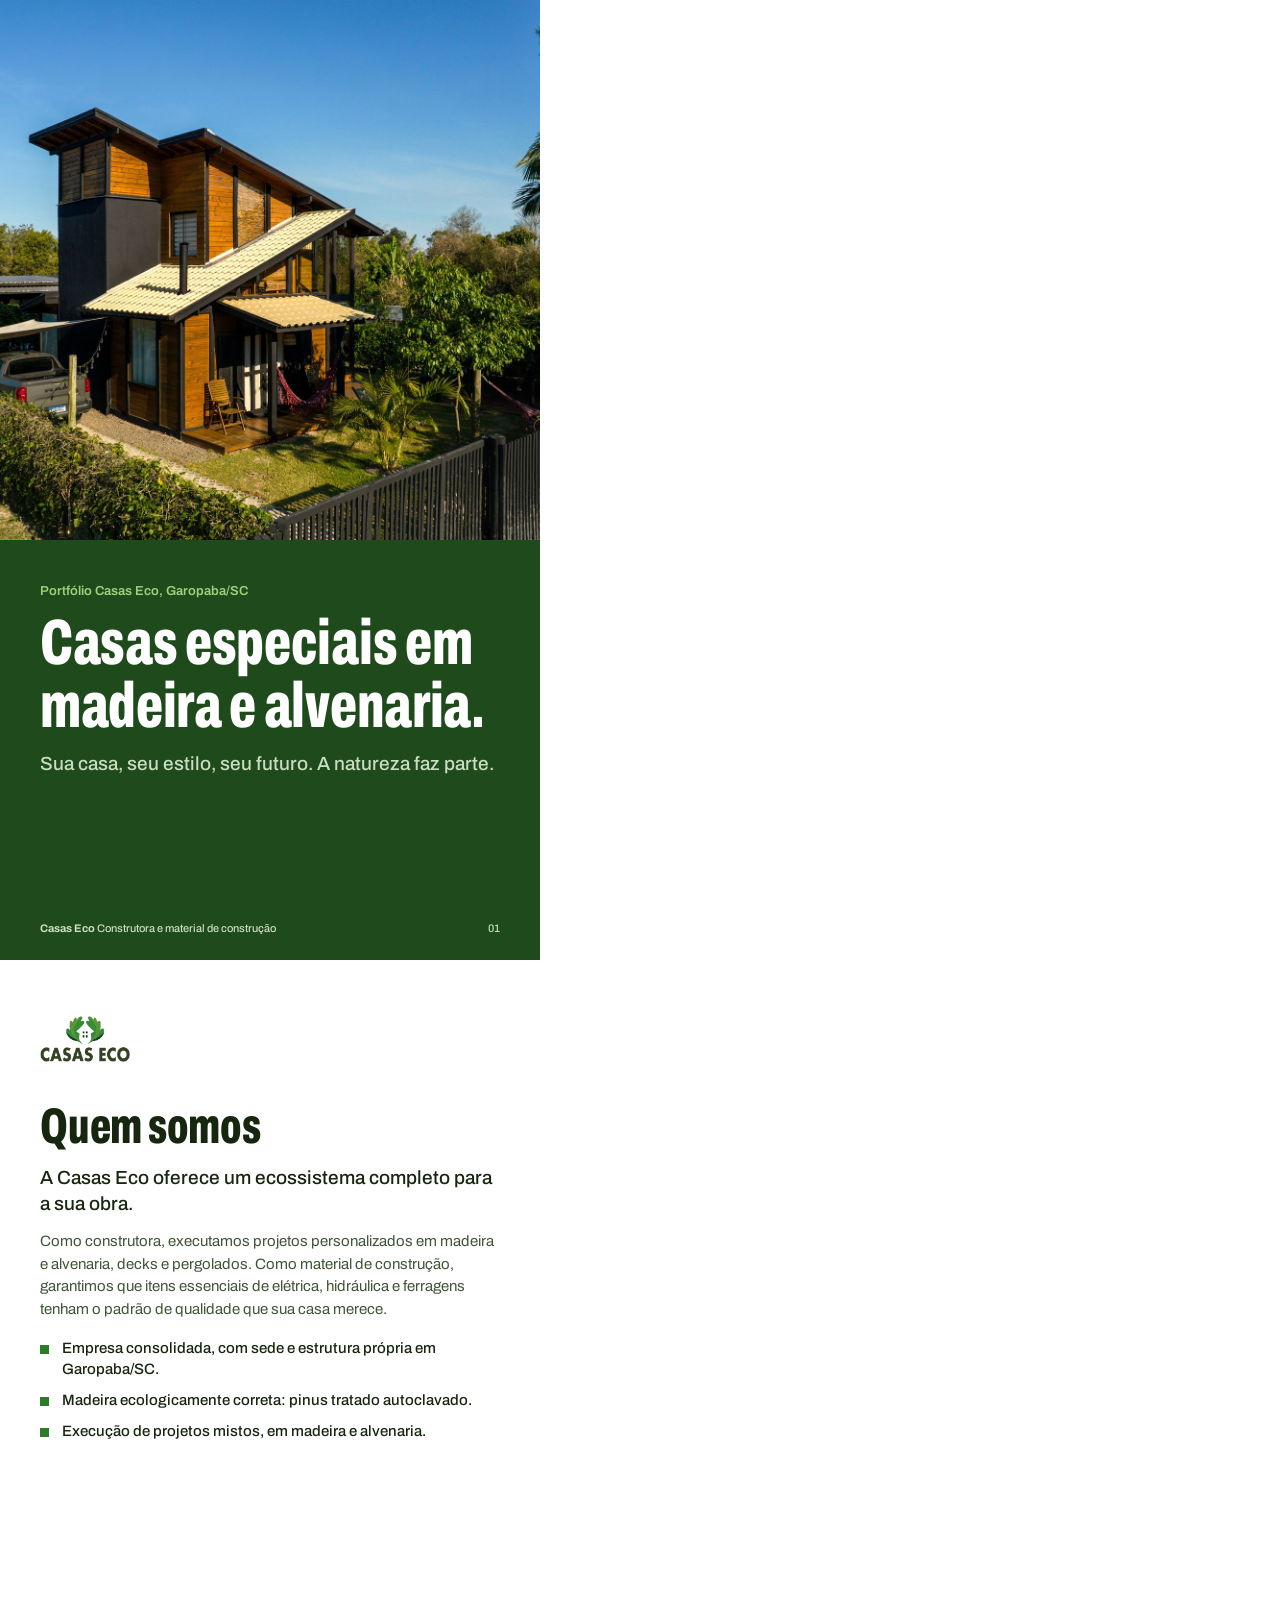
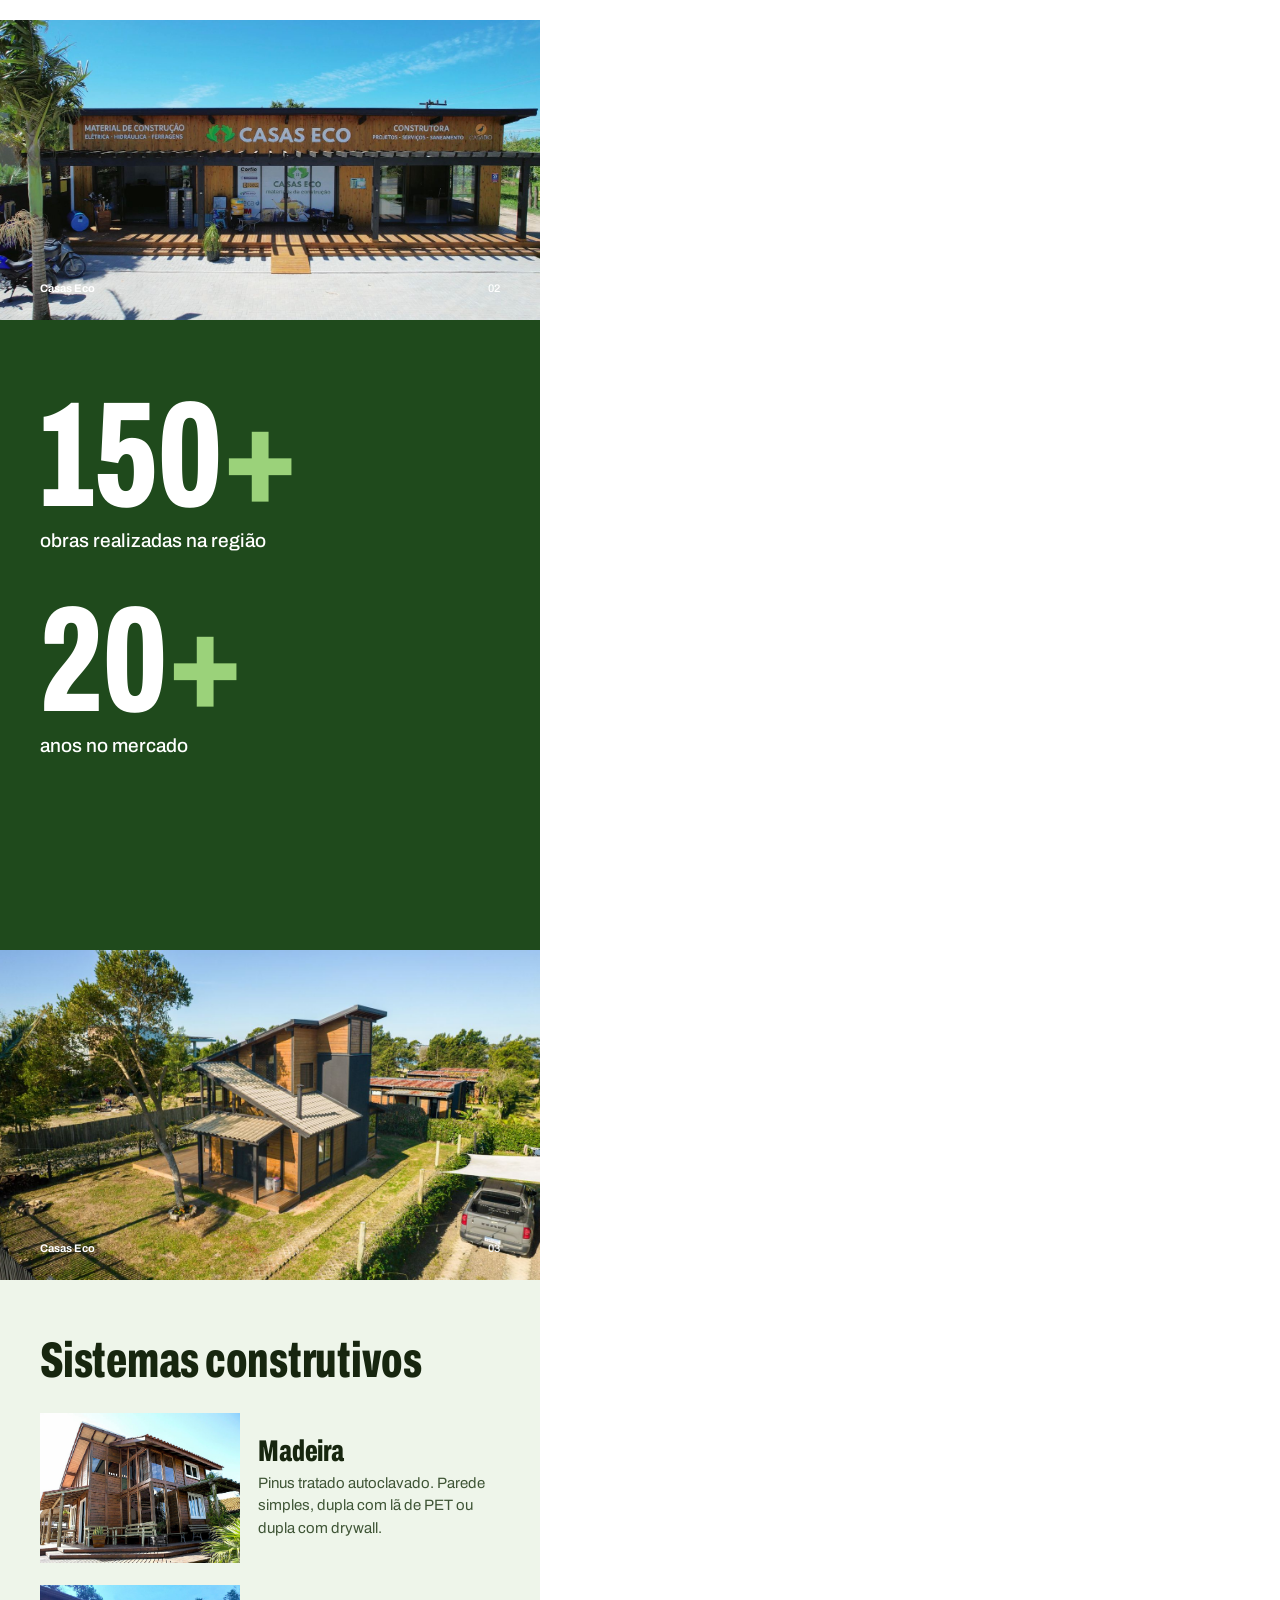
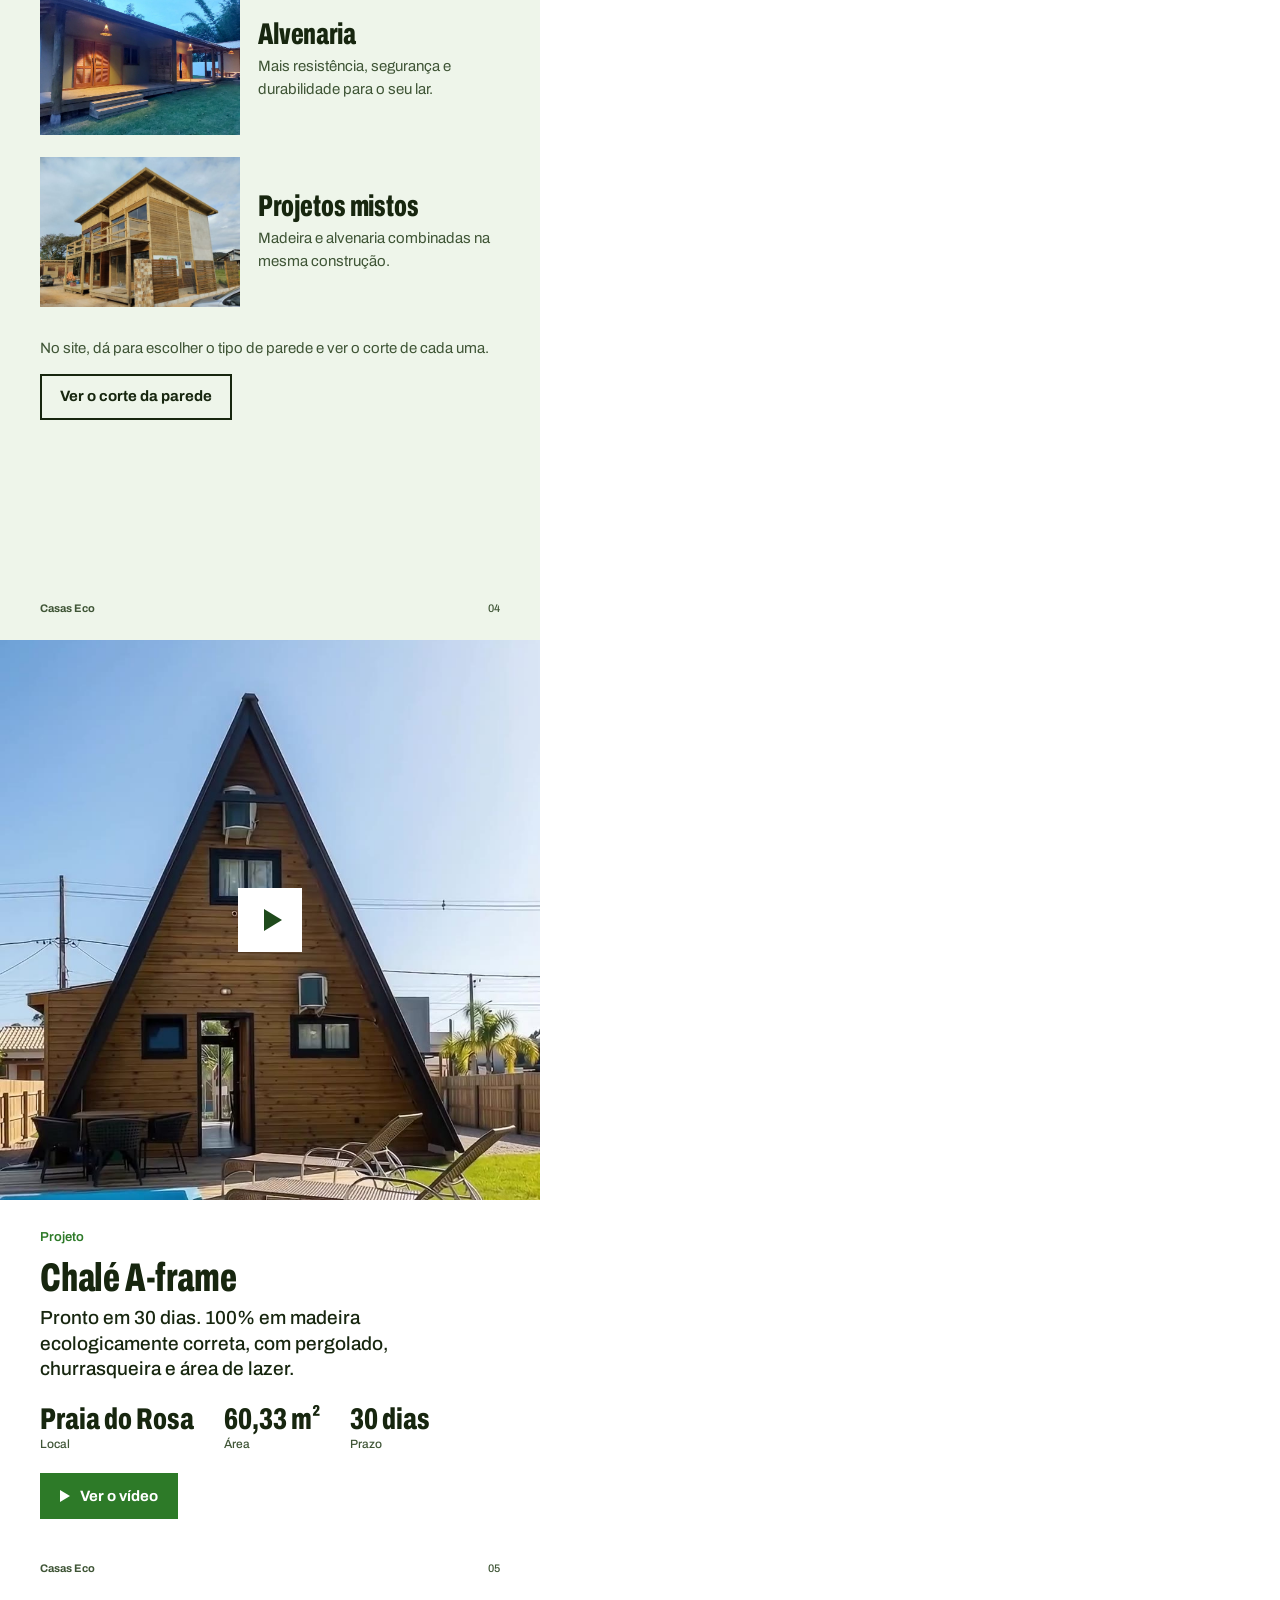
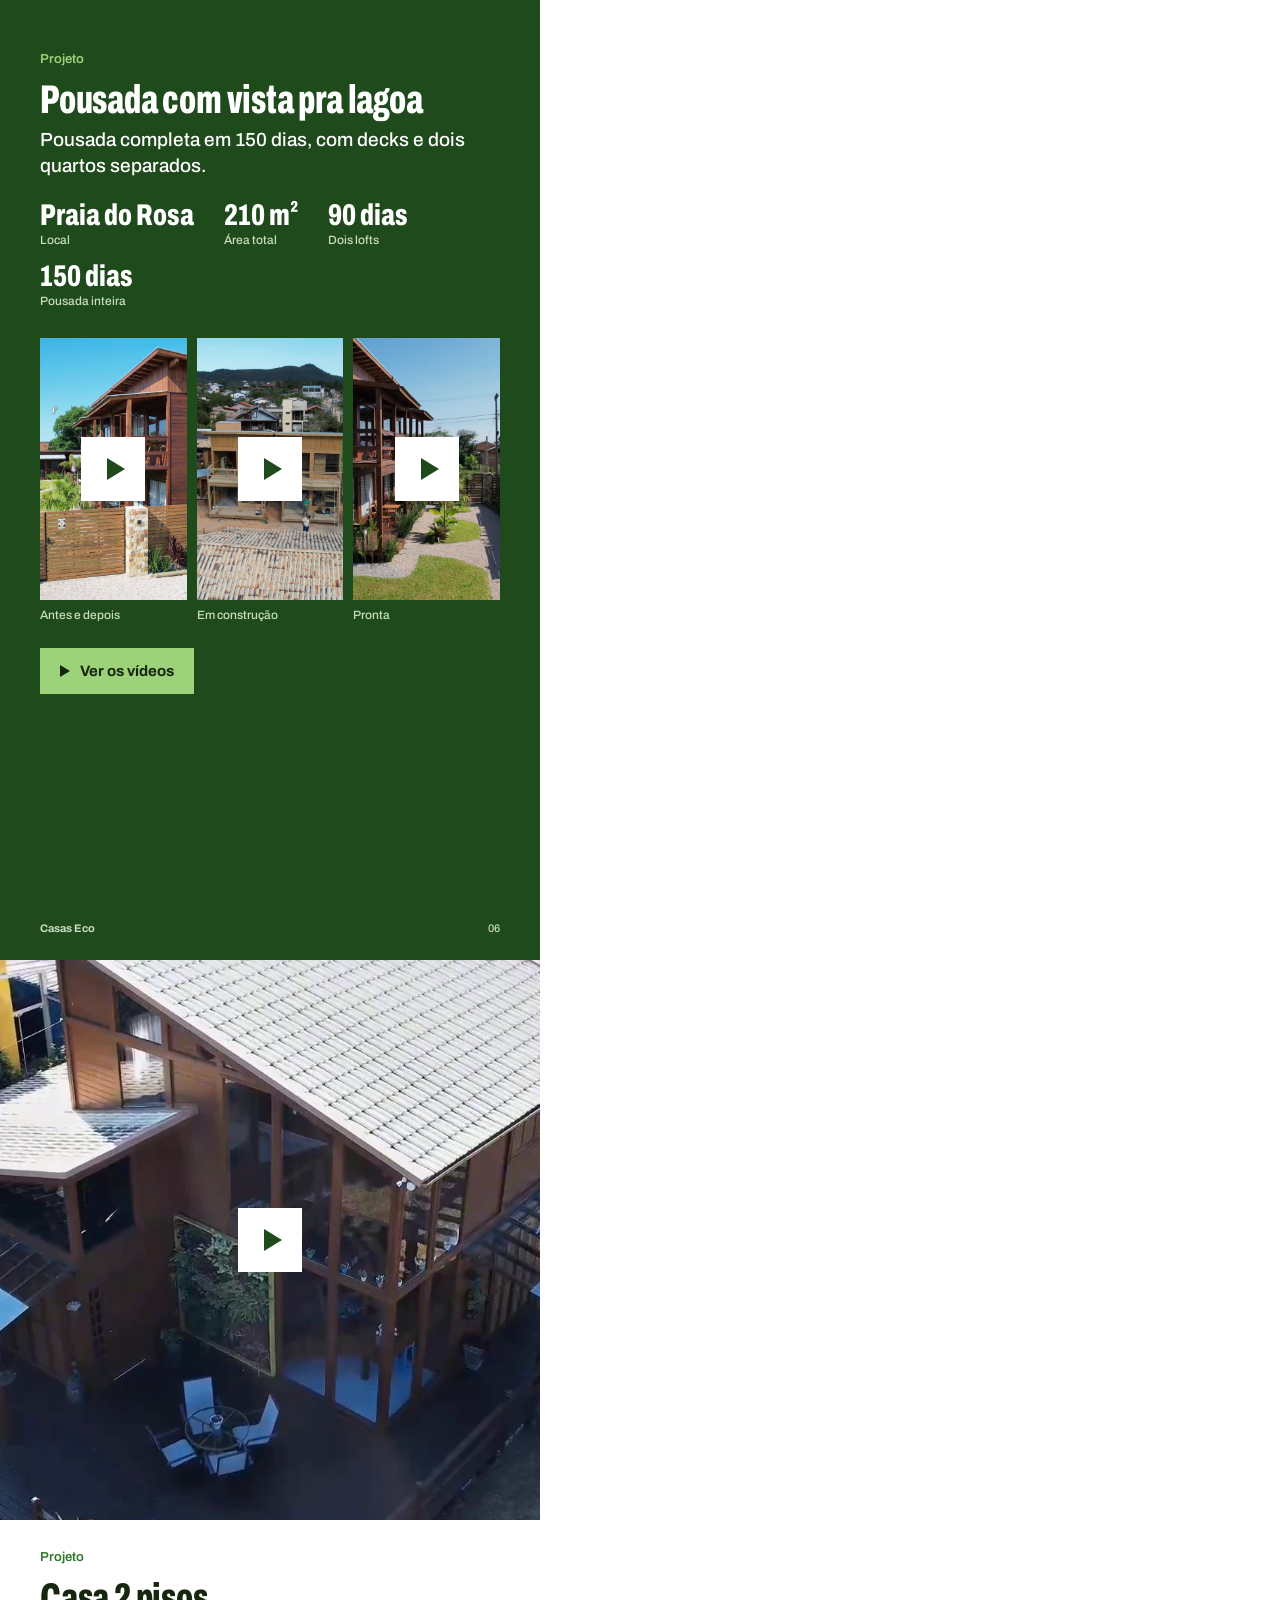
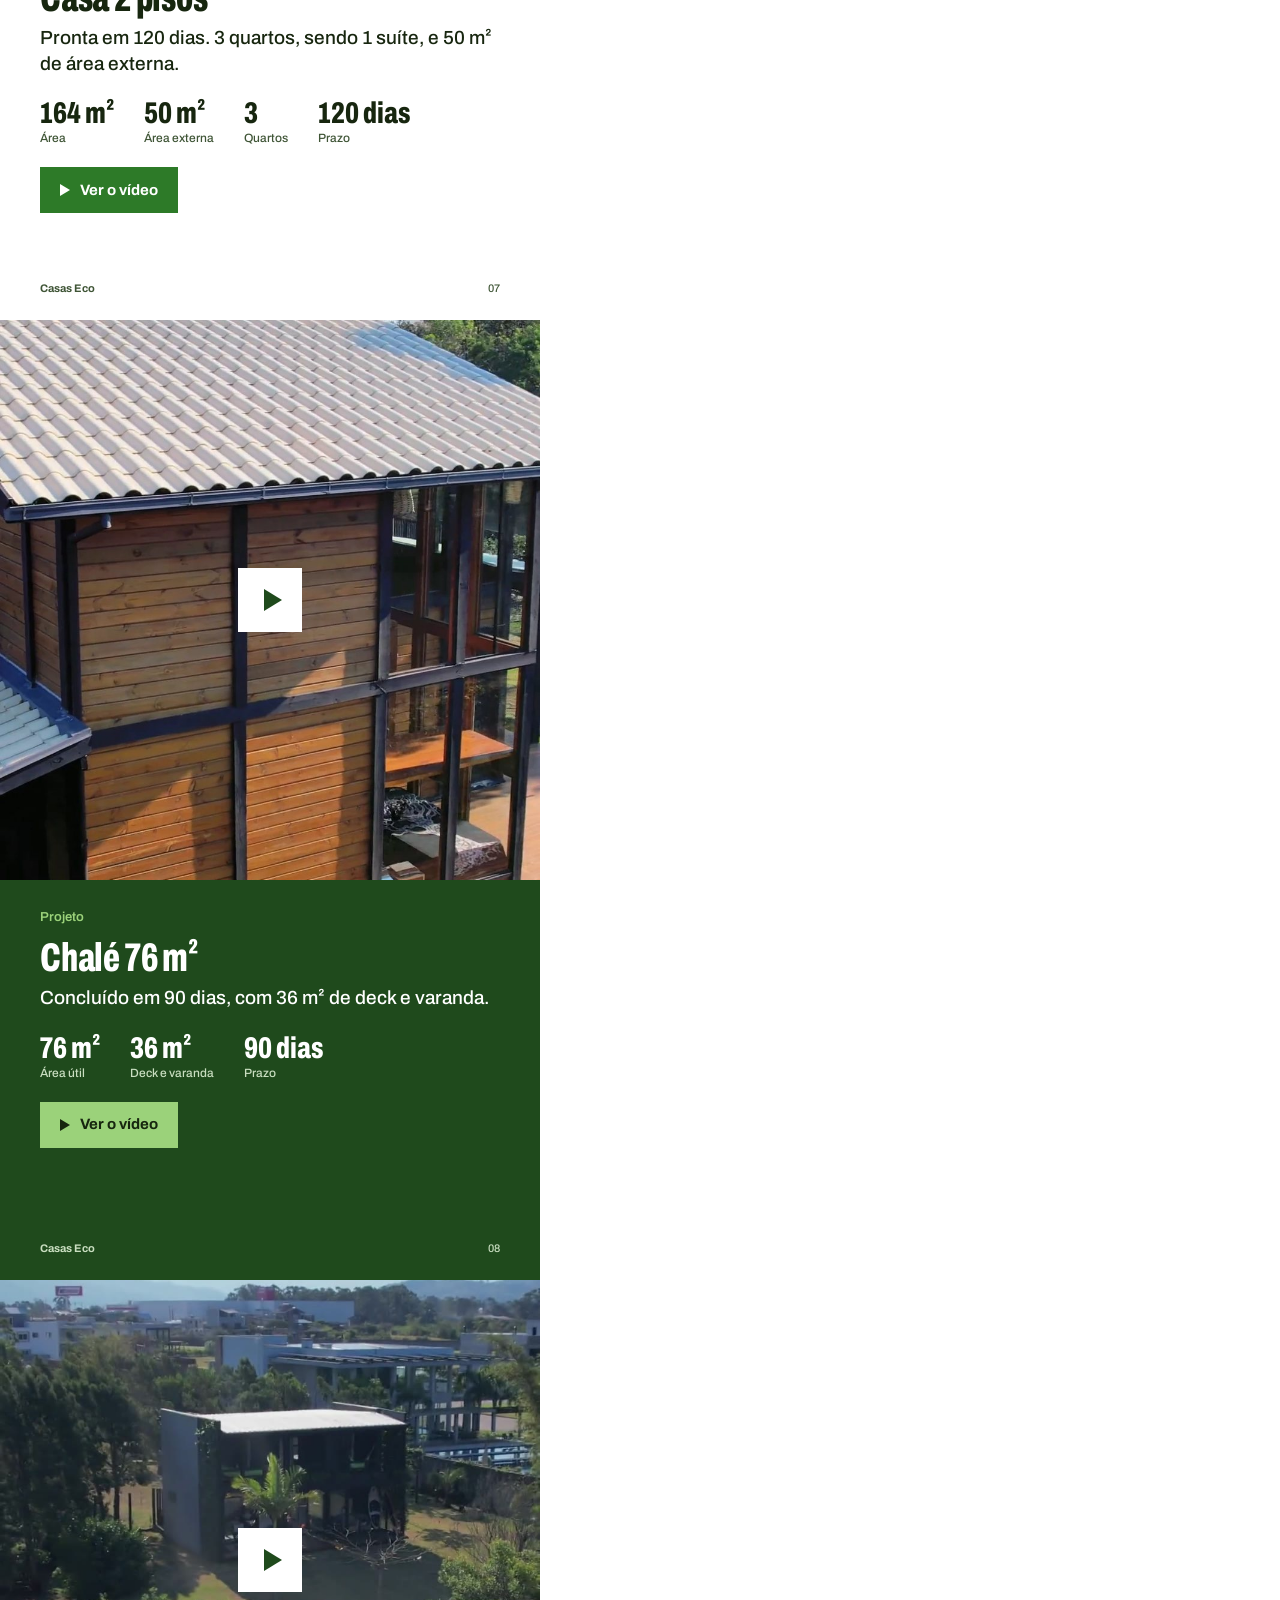
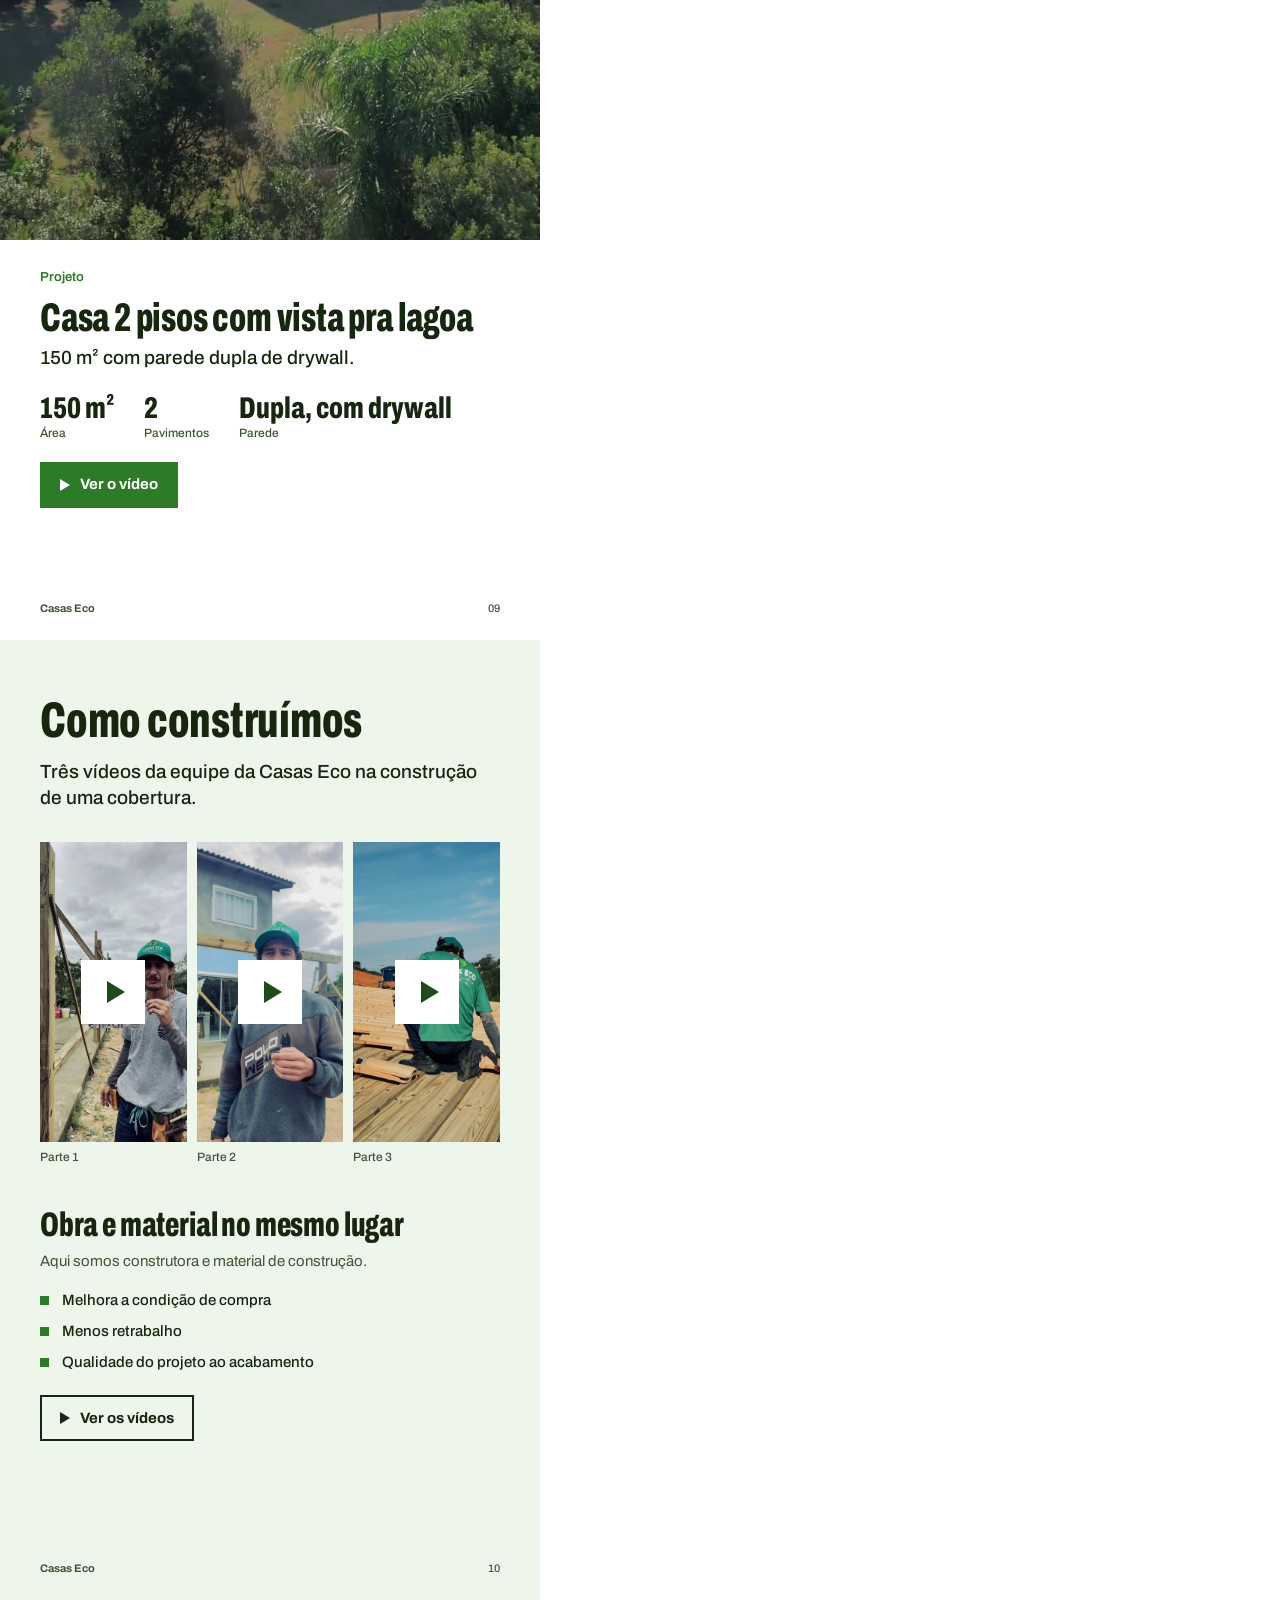
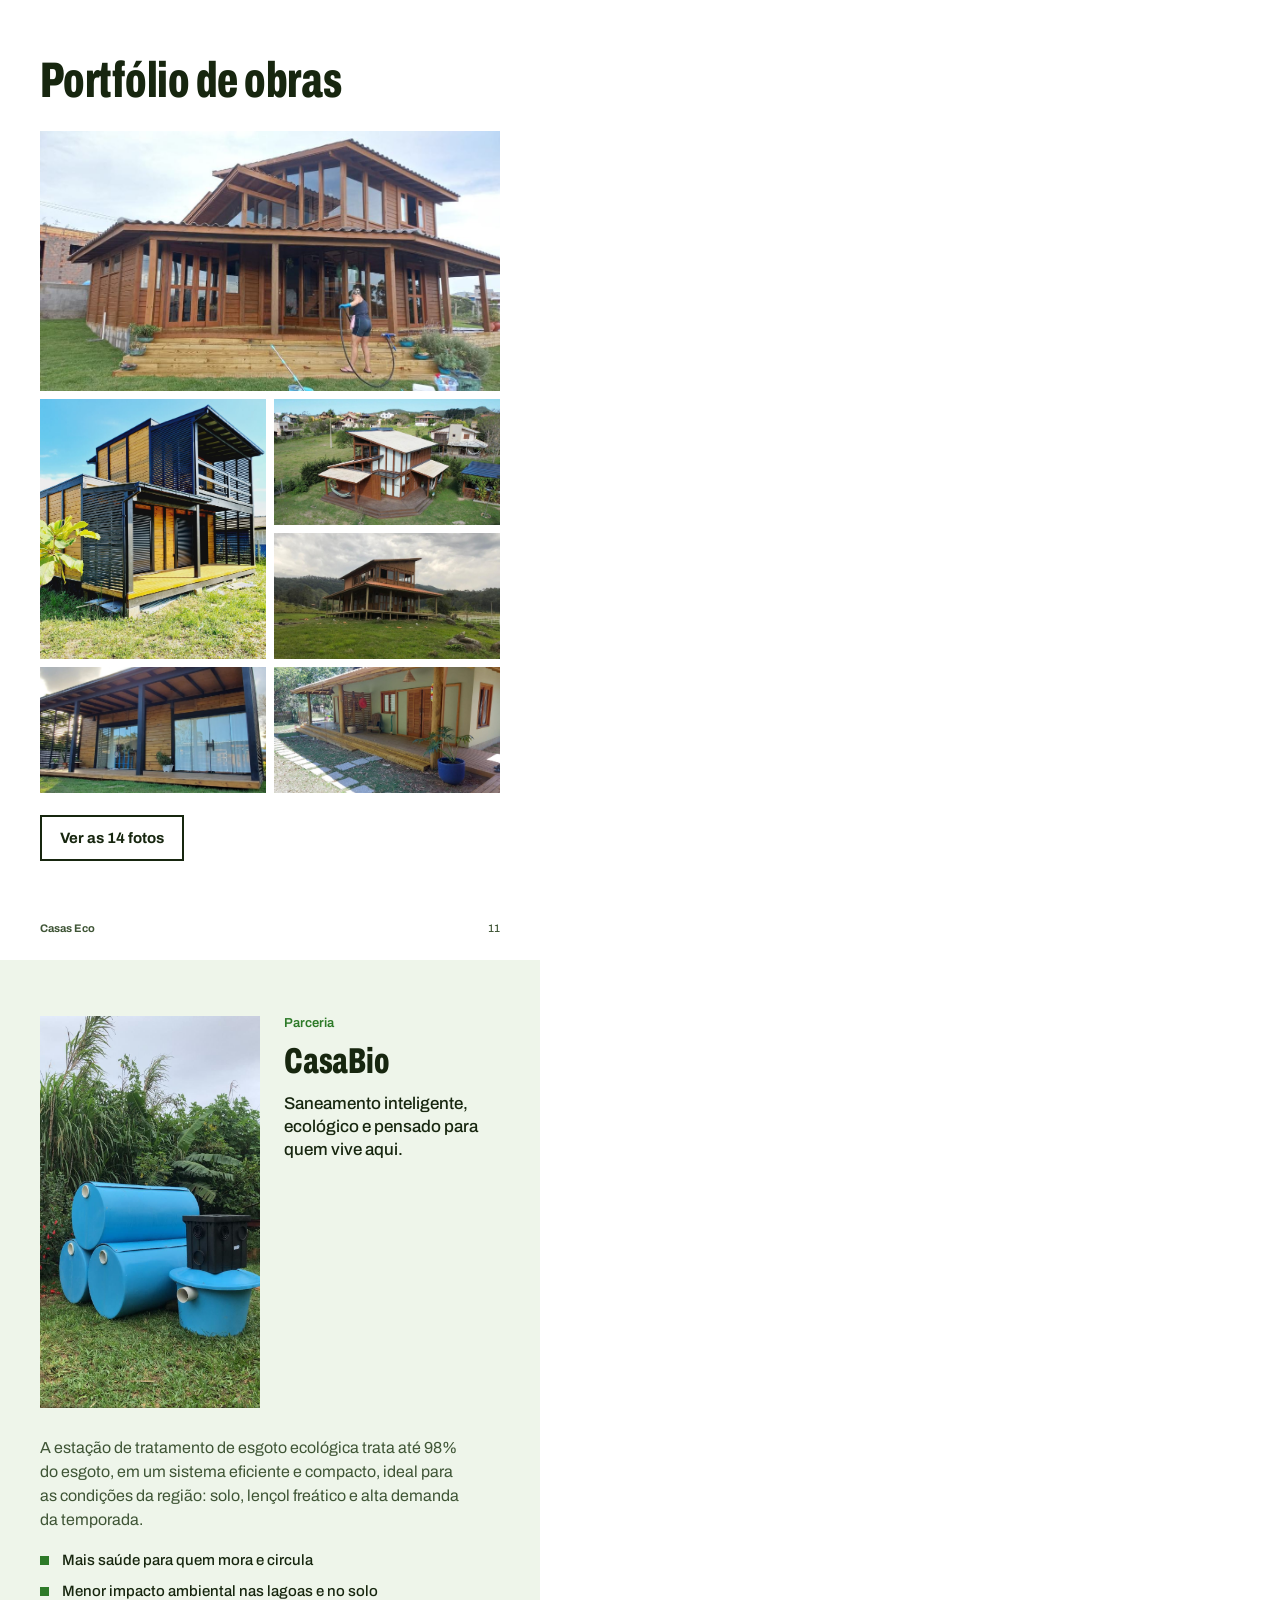
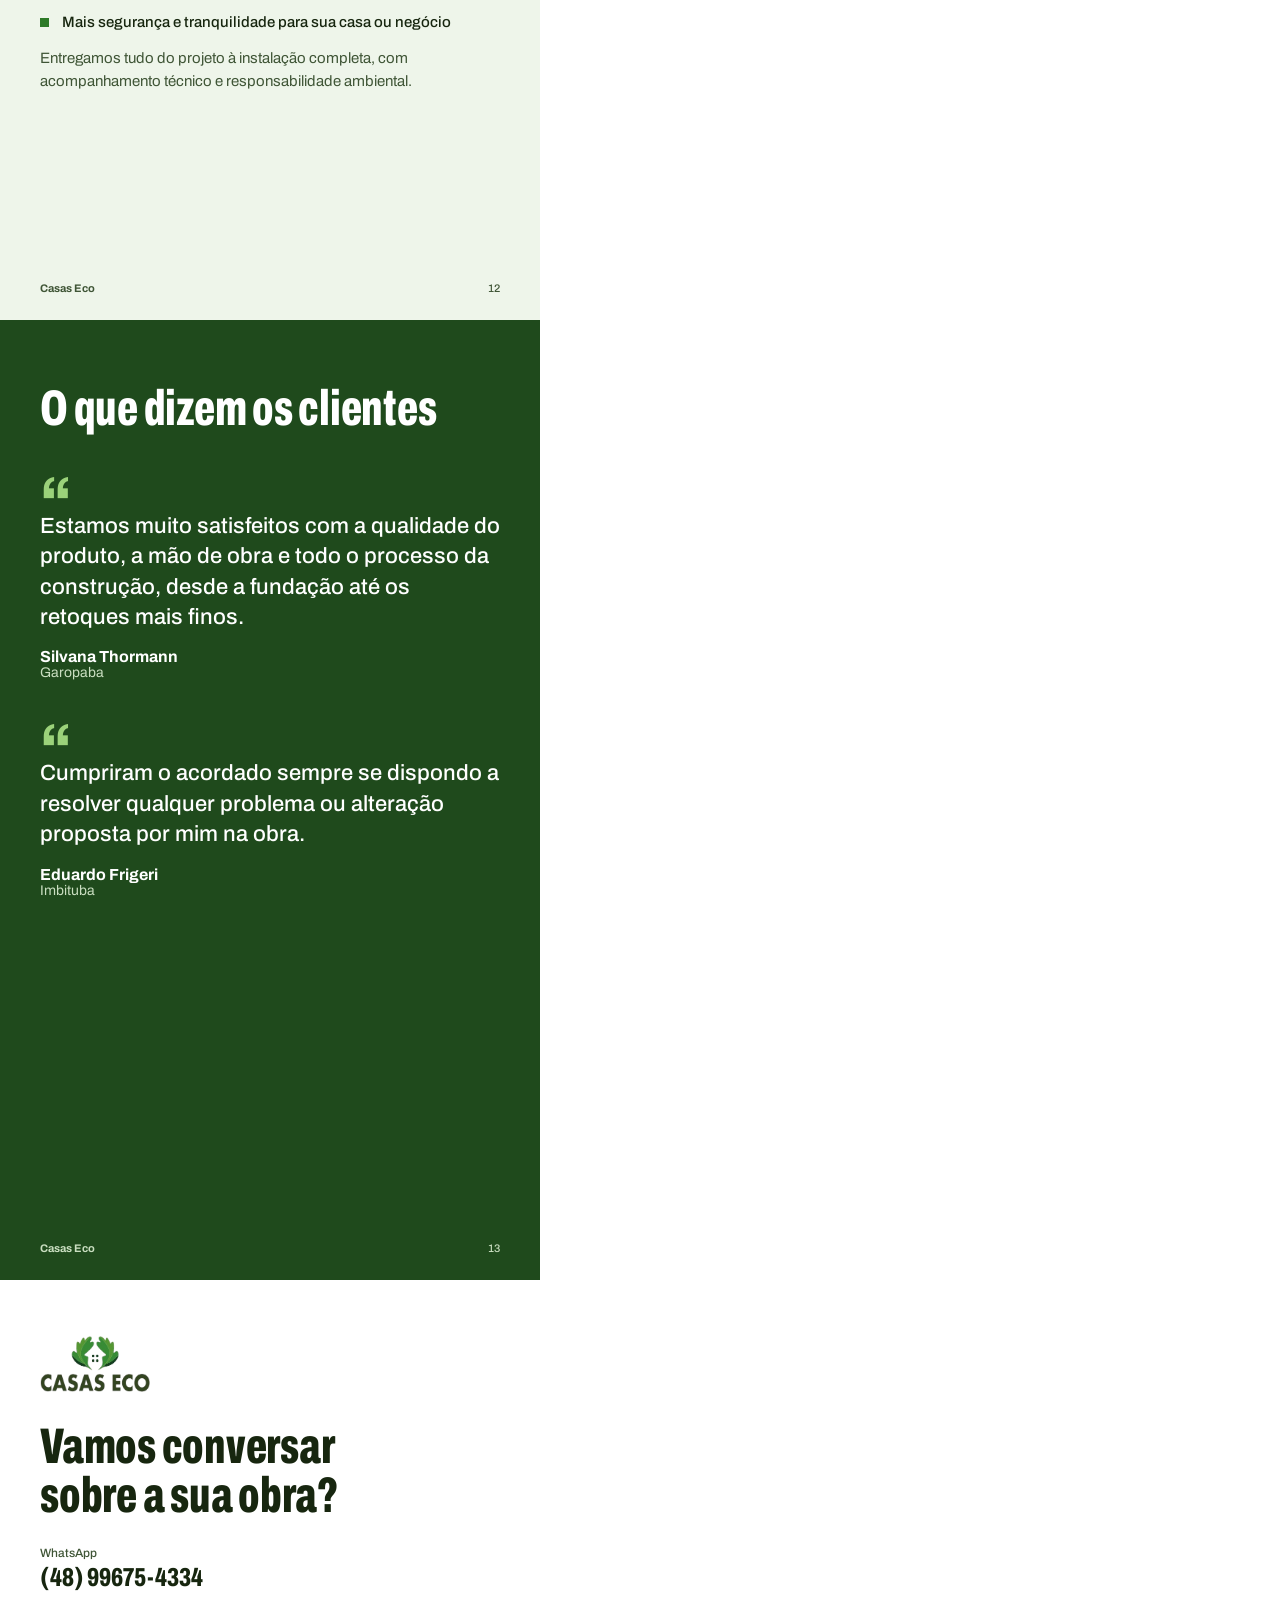
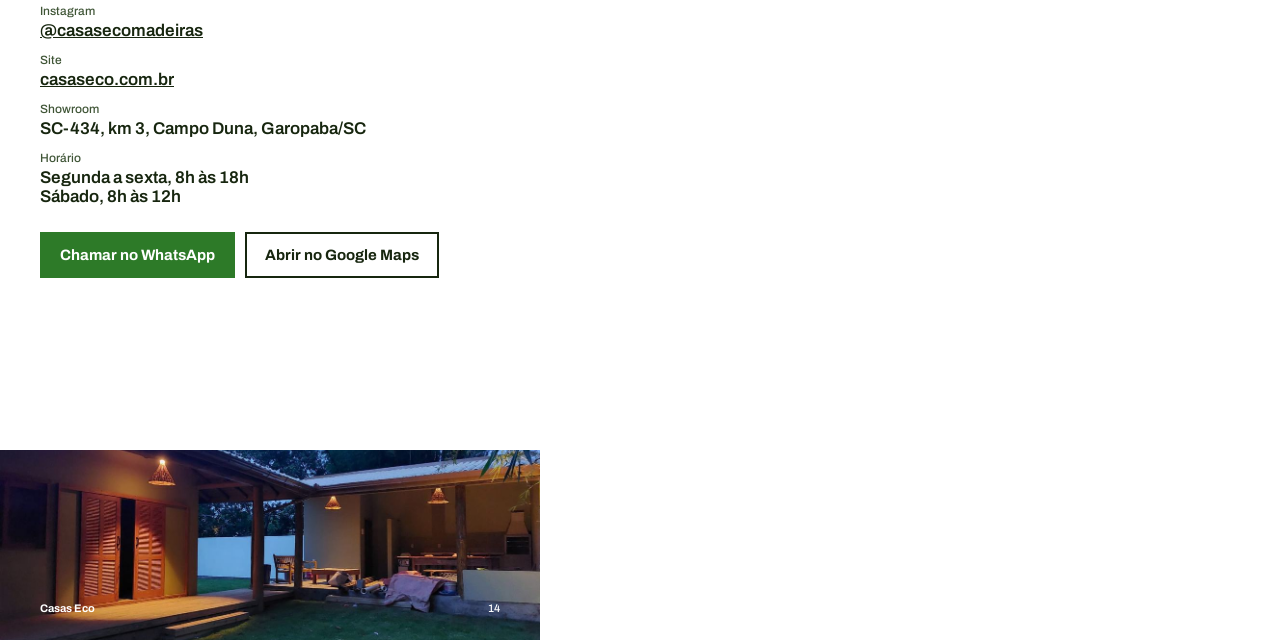
==== apresentacao/index.html @ 4e6cd0a9 "Apresentação em PDF para enviar pelo WhatsApp 14 páginas no formato do celular (9:16), em verde e br" ====
<!doctype html>
<html lang="pt-BR">
<head>
<meta charset="utf-8">
<title>Casas Eco: apresentação</title>
<!-- Fonte do PDF de apresentação para WhatsApp. Gere o PDF com apresentacao/gerar-pdf.js -->
<style>
@font-face { font-family: "Archivo"; src: url("../fonts/archivo.woff2") format("woff2"); font-weight: 100 900; font-stretch: 62% 125%; }
:root {
  --bg:#FFFFFF; --bg-alt:#EEF5EA; --tone:#DDEBD6; --ink:#17260F; --muted:#3F5536;
  --green:#2D7A28; --panel:#1F4A1C; --on-panel-muted:#C9DEC0; --leaf:#9BD27A; --on-leaf:#17260F;
  --f:"Archivo", system-ui, sans-serif;
}
@page { size: 540px 960px; margin: 0; }
* { box-sizing: border-box; }
html, body { margin: 0; padding: 0; background: var(--bg); }
body { font-family: var(--f); color: var(--ink); -webkit-print-color-adjust: exact; print-color-adjust: exact; }
.pg { position: relative; width: 540px; height: 960px; overflow: hidden; page-break-after: always; break-after: page; display: flex; flex-direction: column; background: var(--bg); }
.pg:last-child { page-break-after: auto; break-after: auto; }
.pg.dark { background: var(--panel); color: #fff; }
.pg.alt { background: var(--bg-alt); }
.pad { padding: 0 40px; }
img { display: block; }
.cover-img { width: 100%; object-fit: cover; }
h1, h2, h3 { margin: 0; font-weight: 800; font-stretch: 64%; line-height: .98; letter-spacing: -.005em; text-wrap: balance; }
h1 { font-size: 64px; }
h2 { font-size: 50px; }
h3 { font-size: 40px; }
.lead { font-size: 19px; line-height: 1.35; font-weight: 500; margin: 14px 0 0; text-wrap: pretty; }
.dark .lead { color: #fff; }
p { margin: 0; }
.body { font-size: 15px; line-height: 1.5; color: var(--muted); margin-top: 14px; text-wrap: pretty; }
.dark .body { color: var(--on-panel-muted); }
.kicker { font-size: 13px; font-weight: 600; color: var(--green); margin-bottom: 14px; }
.dark .kicker { color: var(--leaf); }
.foot { position: absolute; left: 40px; right: 40px; bottom: 26px; display: flex; justify-content: space-between; font-size: 11px; font-weight: 500; color: var(--muted); }
.dark .foot { color: var(--on-panel-muted); }
.foot b { font-weight: 700; }
.btn { display: inline-flex; align-items: center; gap: 10px; height: 46px; padding: 0 20px; background: var(--green); color: #fff; font: 700 15px/1 var(--f); text-decoration: none; }
.dark .btn { background: var(--leaf); color: var(--on-leaf); }
.btn--line { background: transparent; color: var(--ink); box-shadow: inset 0 0 0 2px var(--ink); }
.dark .btn--line { background: transparent; color: #fff; box-shadow: inset 0 0 0 2px #fff; }
.btn i { width: 0; height: 0; border-style: solid; border-width: 6px 0 6px 10px; border-color: transparent transparent transparent currentColor; }
.dl { display: flex; flex-wrap: wrap; gap: 14px 30px; margin: 22px 0 0; }
.dl div { display: flex; flex-direction: column-reverse; gap: 3px; }
.dl dt { font-size: 12px; font-weight: 500; color: var(--muted); }
.dark .dl dt { color: var(--on-panel-muted); }
.dl dd { margin: 0; font-size: 30px; font-weight: 800; font-stretch: 70%; line-height: 1; }
.list { list-style: none; margin: 18px 0 0; padding: 0; display: grid; gap: 10px; }
.list li { position: relative; padding-left: 22px; font-size: 15px; line-height: 1.4; font-weight: 500; }
.list li::before { content: ""; position: absolute; left: 0; top: .42em; width: 9px; height: 9px; background: var(--green); }
.dark .list li::before { background: var(--leaf); }
.logo { height: 46px; width: auto; }
/* vídeo: capa com o botão de play, como no site */
.vid { position: relative; display: block; overflow: hidden; background: var(--tone); }
.vid img { width: 100%; height: 100%; object-fit: cover; }
.vid::after { content: ""; position: absolute; left: 50%; top: 50%; width: 64px; height: 64px; margin: -32px 0 0 -32px; background: #fff; }
.vid::before { content: ""; position: absolute; left: 50%; top: 50%; z-index: 1; margin: -11px 0 0 -6px; border-style: solid; border-width: 11px 0 11px 18px; border-color: transparent transparent transparent var(--panel); }
.cap { margin-top: 8px; font-size: 12px; font-weight: 500; color: var(--muted); }
.dark .cap { color: var(--on-panel-muted); }
.grow { flex: 1; }
</style>
</head>
<body>

<!-- 1. capa -->
<section class="pg dark">
  <img class="cover-img" src="../img/hero.jpg" style="height:540px;object-position:62% 50%" alt="">
  <div class="pad" style="padding-top:44px">
    <p class="kicker">Portfólio Casas Eco, Garopaba/SC</p>
    <h1>Casas especiais em madeira e alvenaria.</h1>
    <p class="lead" style="color:var(--on-panel-muted)">Sua casa, seu estilo, seu futuro. A natureza faz parte.</p>
  </div>
  <div class="foot"><span><b>Casas Eco</b> Construtora e material de construção</span><span>01</span></div>
</section>

<!-- 2. quem somos -->
<section class="pg">
  <div class="pad" style="padding-top:56px">
    <img class="logo" src="../img/logo.png" alt="Casas Eco" style="margin-bottom:40px">
    <h2>Quem somos</h2>
    <p class="lead">A Casas Eco oferece um ecossistema completo para a sua obra.</p>
    <p class="body">Como construtora, executamos projetos personalizados em madeira e alvenaria, decks e pergolados. Como material de construção, garantimos que itens essenciais de elétrica, hidráulica e ferragens tenham o padrão de qualidade que sua casa merece.</p>
    <ul class="list">
      <li>Empresa consolidada, com sede e estrutura própria em Garopaba/SC.</li>
      <li>Madeira ecologicamente correta: pinus tratado autoclavado.</li>
      <li>Execução de projetos mistos, em madeira e alvenaria.</li>
    </ul>
  </div>
  <div class="grow"></div>
  <img class="cover-img" src="../img/loja.jpg" style="height:300px" alt="">
  <div class="foot" style="color:#fff"><span><b>Casas Eco</b></span><span>02</span></div>
</section>

<!-- 3. números -->
<section class="pg dark">
  <div class="pad" style="padding-top:72px">
    <p style="font-size:150px;font-weight:800;font-stretch:62%;line-height:.85">150<span style="color:var(--leaf)">+</span></p>
    <p class="lead" style="margin-top:8px">obras realizadas na região</p>
    <p style="font-size:150px;font-weight:800;font-stretch:62%;line-height:.85;margin-top:44px">20<span style="color:var(--leaf)">+</span></p>
    <p class="lead" style="margin-top:8px">anos no mercado</p>
  </div>
  <div class="grow"></div>
  <img class="cover-img" src="../img/aerea.jpg" style="height:330px" alt="">
  <div class="foot" style="color:#fff"><span><b>Casas Eco</b></span><span>03</span></div>
</section>

<!-- 4. sistemas -->
<section class="pg alt">
  <div class="pad" style="padding-top:56px">
    <h2>Sistemas construtivos</h2>
    <div style="display:grid;gap:22px;margin-top:28px">
      <div style="display:grid;grid-template-columns:200px 1fr;gap:18px;align-items:center">
        <img src="../img/madeira.jpg" style="width:200px;height:150px;object-fit:cover" alt="">
        <div><h3 style="font-size:30px">Madeira</h3><p class="body" style="margin-top:6px">Pinus tratado autoclavado. Parede simples, dupla com lã de PET ou dupla com drywall.</p></div>
      </div>
      <div style="display:grid;grid-template-columns:200px 1fr;gap:18px;align-items:center">
        <img src="../img/alvenaria.jpg" style="width:200px;height:150px;object-fit:cover" alt="">
        <div><h3 style="font-size:30px">Alvenaria</h3><p class="body" style="margin-top:6px">Mais resistência, segurança e durabilidade para o seu lar.</p></div>
      </div>
      <div style="display:grid;grid-template-columns:200px 1fr;gap:18px;align-items:center">
        <img src="../img/mista.jpg" style="width:200px;height:150px;object-fit:cover" alt="">
        <div><h3 style="font-size:30px">Projetos mistos</h3><p class="body" style="margin-top:6px">Madeira e alvenaria combinadas na mesma construção.</p></div>
      </div>
    </div>
    <p class="body" style="margin-top:30px">No site, dá para escolher o tipo de parede e ver o corte de cada uma.</p>
    <a class="btn btn--line" style="margin-top:14px" href="https://rafael-cfc.github.io/Roteiro-8-30-04/#sistemas">Ver o corte da parede</a>
  </div>
  <div class="foot"><span><b>Casas Eco</b></span><span>04</span></div>
</section>

<!-- 5. chalé a-frame -->
<section class="pg">
  <a class="vid" href="https://rafael-cfc.github.io/Roteiro-8-30-04/#h-chale" style="height:560px"><img src="img/chale-aframe-frente.jpg" style="object-position:50% 22%" alt=""></a>
  <div class="pad" style="padding-top:30px">
    <p class="kicker">Projeto</p>
    <h3>Chalé A-frame</h3>
    <p class="lead" style="margin-top:8px">Pronto em 30 dias. 100% em madeira ecologicamente correta, com pergolado, churrasqueira e área de lazer.</p>
    <dl class="dl"><div><dt>Local</dt><dd>Praia do Rosa</dd></div><div><dt>Área</dt><dd>60,33 m²</dd></div><div><dt>Prazo</dt><dd>30 dias</dd></div></dl>
    <a class="btn" style="margin-top:22px" href="https://rafael-cfc.github.io/Roteiro-8-30-04/#h-chale"><i></i>Ver o vídeo</a>
  </div>
  <div class="foot"><span><b>Casas Eco</b></span><span>05</span></div>
</section>

<!-- 6. pousada -->
<section class="pg dark">
  <div class="pad" style="padding-top:52px">
    <p class="kicker">Projeto</p>
    <h3>Pousada com vista pra lagoa</h3>
    <p class="lead" style="margin-top:8px">Pousada completa em 150 dias, com decks e dois quartos separados.</p>
    <dl class="dl"><div><dt>Local</dt><dd>Praia do Rosa</dd></div><div><dt>Área total</dt><dd>210 m²</dd></div><div><dt>Dois lofts</dt><dd>90 dias</dd></div><div><dt>Pousada inteira</dt><dd>150 dias</dd></div></dl>
  </div>
  <div class="pad" style="display:grid;grid-template-columns:repeat(3,1fr);gap:10px;margin-top:30px">
    <a href="https://rafael-cfc.github.io/Roteiro-8-30-04/#h-lagoa" style="text-decoration:none"><span class="vid" style="height:262px"><img src="img/pousada-antes-depois.jpg" alt=""></span><p class="cap">Antes e depois</p></a>
    <a href="https://rafael-cfc.github.io/Roteiro-8-30-04/#h-lagoa" style="text-decoration:none"><span class="vid" style="height:262px"><img src="img/pousada-construcao.jpg" alt=""></span><p class="cap">Em construção</p></a>
    <a href="https://rafael-cfc.github.io/Roteiro-8-30-04/#h-lagoa" style="text-decoration:none"><span class="vid" style="height:262px"><img src="img/pousada-pronta.jpg" alt=""></span><p class="cap">Pronta</p></a>
  </div>
  <div class="pad"><a class="btn" style="margin-top:26px" href="https://rafael-cfc.github.io/Roteiro-8-30-04/#h-lagoa"><i></i>Ver os vídeos</a></div>
  <div class="foot"><span><b>Casas Eco</b></span><span>06</span></div>
</section>

<!-- 7. casa 2 pisos -->
<section class="pg">
  <a class="vid" href="https://rafael-cfc.github.io/Roteiro-8-30-04/#h-casa120" style="height:560px"><img src="img/casa-2-pisos.jpg" style="object-position:50% 40%" alt=""></a>
  <div class="pad" style="padding-top:30px">
    <p class="kicker">Projeto</p>
    <h3>Casa 2 pisos</h3>
    <p class="lead" style="margin-top:8px">Pronta em 120 dias. 3 quartos, sendo 1 suíte, e 50 m² de área externa.</p>
    <dl class="dl"><div><dt>Área</dt><dd>164 m²</dd></div><div><dt>Área externa</dt><dd>50 m²</dd></div><div><dt>Quartos</dt><dd>3</dd></div><div><dt>Prazo</dt><dd>120 dias</dd></div></dl>
    <a class="btn" style="margin-top:22px" href="https://rafael-cfc.github.io/Roteiro-8-30-04/#h-casa120"><i></i>Ver o vídeo</a>
  </div>
  <div class="foot"><span><b>Casas Eco</b></span><span>07</span></div>
</section>

<!-- 8. chalé 76 -->
<section class="pg dark">
  <a class="vid" href="https://rafael-cfc.github.io/Roteiro-8-30-04/#h-chale76" style="height:560px"><img src="img/chale-76.jpg" style="object-position:50% 45%" alt=""></a>
  <div class="pad" style="padding-top:30px">
    <p class="kicker">Projeto</p>
    <h3>Chalé 76 m²</h3>
    <p class="lead" style="margin-top:8px">Concluído em 90 dias, com 36 m² de deck e varanda.</p>
    <dl class="dl"><div><dt>Área útil</dt><dd>76 m²</dd></div><div><dt>Deck e varanda</dt><dd>36 m²</dd></div><div><dt>Prazo</dt><dd>90 dias</dd></div></dl>
    <a class="btn" style="margin-top:22px" href="https://rafael-cfc.github.io/Roteiro-8-30-04/#h-chale76"><i></i>Ver o vídeo</a>
  </div>
  <div class="foot"><span><b>Casas Eco</b></span><span>08</span></div>
</section>

<!-- 9. casa lagoa -->
<section class="pg">
  <a class="vid" href="https://rafael-cfc.github.io/Roteiro-8-30-04/#h-casa150" style="height:560px"><img src="img/casa-lagoa-alto.jpg" style="object-position:50% 45%" alt=""></a>
  <div class="pad" style="padding-top:30px">
    <p class="kicker">Projeto</p>
    <h3>Casa 2 pisos com vista pra lagoa</h3>
    <p class="lead" style="margin-top:8px">150 m² com parede dupla de drywall.</p>
    <dl class="dl"><div><dt>Área</dt><dd>150 m²</dd></div><div><dt>Pavimentos</dt><dd>2</dd></div><div><dt>Parede</dt><dd>Dupla, com drywall</dd></div></dl>
    <a class="btn" style="margin-top:22px" href="https://rafael-cfc.github.io/Roteiro-8-30-04/#h-casa150"><i></i>Ver o vídeo</a>
  </div>
  <div class="foot"><span><b>Casas Eco</b></span><span>09</span></div>
</section>

<!-- 10. como construímos -->
<section class="pg alt">
  <div class="pad" style="padding-top:56px">
    <h2>Como construímos</h2>
    <p class="lead">Três vídeos da equipe da Casas Eco na construção de uma cobertura.</p>
  </div>
  <div class="pad" style="display:grid;grid-template-columns:repeat(3,1fr);gap:10px;margin-top:32px">
    <a href="https://rafael-cfc.github.io/Roteiro-8-30-04/#como-construimos" style="text-decoration:none"><span class="vid" style="height:300px"><img src="img/cobertura-1.jpg" alt=""></span><p class="cap">Parte 1</p></a>
    <a href="https://rafael-cfc.github.io/Roteiro-8-30-04/#como-construimos" style="text-decoration:none"><span class="vid" style="height:300px"><img src="img/cobertura-2.jpg" alt=""></span><p class="cap">Parte 2</p></a>
    <a href="https://rafael-cfc.github.io/Roteiro-8-30-04/#como-construimos" style="text-decoration:none"><span class="vid" style="height:300px"><img src="img/cobertura-3.jpg" alt=""></span><p class="cap">Parte 3</p></a>
  </div>
  <div class="pad" style="margin-top:44px">
    <h3 style="font-size:34px">Obra e material no mesmo lugar</h3>
    <p class="body" style="margin-top:8px">Aqui somos construtora e material de construção.</p>
    <ul class="list">
      <li>Melhora a condição de compra</li>
      <li>Menos retrabalho</li>
      <li>Qualidade do projeto ao acabamento</li>
    </ul>
    <a class="btn btn--line" style="margin-top:22px" href="https://rafael-cfc.github.io/Roteiro-8-30-04/#como-construimos"><i></i>Ver os vídeos</a>
  </div>
  <div class="foot"><span><b>Casas Eco</b></span><span>10</span></div>
</section>

<!-- 11. galeria -->
<section class="pg">
  <div class="pad" style="padding-top:56px">
    <h2>Portfólio de obras</h2>
  </div>
  <div class="pad" style="display:grid;grid-template-columns:1fr 1fr;grid-auto-rows:126px;gap:8px;margin-top:26px">
    <img src="../img/g037.jpg" style="grid-column:span 2;grid-row:span 2;width:100%;height:100%;object-fit:cover" alt="">
    <img src="../img/g066.jpg" style="grid-row:span 2;width:100%;height:100%;object-fit:cover" alt="">
    <img src="../img/g054.jpg" style="width:100%;height:100%;object-fit:cover" alt="">
    <img src="../img/g057.jpg" style="width:100%;height:100%;object-fit:cover" alt="">
    <img src="../img/g043.jpg" style="width:100%;height:100%;object-fit:cover" alt="">
    <img src="../img/g068.jpg" style="width:100%;height:100%;object-fit:cover" alt="">
  </div>
  <div class="pad"><a class="btn btn--line" style="margin-top:22px" href="https://rafael-cfc.github.io/Roteiro-8-30-04/#obras">Ver as 14 fotos</a></div>
  <div class="foot"><span><b>Casas Eco</b></span><span>11</span></div>
</section>

<!-- 12. casabio -->
<section class="pg alt">
  <div style="display:grid;grid-template-columns:220px 1fr;gap:24px;padding:56px 40px 0">
    <img src="../img/casabio.jpg" style="width:220px;height:392px;object-fit:cover" alt="">
    <div>
      <p class="kicker">Parceria</p>
      <h3 style="font-size:36px">CasaBio</h3>
      <p class="lead" style="font-size:17px">Saneamento inteligente, ecológico e pensado para quem vive aqui.</p>
    </div>
  </div>
  <div class="pad" style="margin-top:28px">
    <p class="body" style="margin-top:0;font-size:16px">A estação de tratamento de esgoto ecológica trata até 98% do esgoto, em um sistema eficiente e compacto, ideal para as condições da região: solo, lençol freático e alta demanda da temporada.</p>
    <ul class="list">
      <li>Mais saúde para quem mora e circula</li>
      <li>Menor impacto ambiental nas lagoas e no solo</li>
      <li>Mais segurança e tranquilidade para sua casa ou negócio</li>
    </ul>
    <p class="body">Entregamos tudo do projeto à instalação completa, com acompanhamento técnico e responsabilidade ambiental.</p>
  </div>
  <div class="foot"><span><b>Casas Eco</b></span><span>12</span></div>
</section>

<!-- 13. clientes -->
<section class="pg dark">
  <div class="pad" style="padding-top:64px">
    <h2>O que dizem os clientes</h2>
    <figure style="margin:48px 0 0">
      <p style="font-size:64px;line-height:.6;font-weight:800;color:var(--leaf);height:30px">“</p>
      <blockquote style="margin:0"><p style="font-size:22px;line-height:1.38;font-weight:500">Estamos muito satisfeitos com a qualidade do produto, a mão de obra e todo o processo da construção, desde a fundação até os retoques mais finos.</p></blockquote>
      <figcaption style="margin-top:16px;font-size:14px;color:var(--on-panel-muted)"><b style="color:#fff;font-size:16px;display:block">Silvana Thormann</b>Garopaba</figcaption>
    </figure>
    <figure style="margin:48px 0 0">
      <p style="font-size:64px;line-height:.6;font-weight:800;color:var(--leaf);height:30px">“</p>
      <blockquote style="margin:0"><p style="font-size:22px;line-height:1.38;font-weight:500">Cumpriram o acordado sempre se dispondo a resolver qualquer problema ou alteração proposta por mim na obra.</p></blockquote>
      <figcaption style="margin-top:16px;font-size:14px;color:var(--on-panel-muted)"><b style="color:#fff;font-size:16px;display:block">Eduardo Frigeri</b>Imbituba</figcaption>
    </figure>
  </div>
  <div class="foot"><span><b>Casas Eco</b></span><span>13</span></div>
</section>

<!-- 14. contato -->
<section class="pg">
  <div class="pad" style="padding-top:56px">
    <img class="logo" src="../img/logo.png" alt="Casas Eco" style="height:56px;margin-bottom:30px">
    <h2>Vamos conversar sobre a sua obra?</h2>
    <dl style="margin:26px 0 0;display:grid;gap:13px">
      <div><dt style="font-size:12px;color:var(--muted);font-weight:500">WhatsApp</dt><dd style="margin:3px 0 0;font-size:26px;font-weight:800;font-stretch:70%">(48) 99675-4334</dd></div>
      <div><dt style="font-size:12px;color:var(--muted);font-weight:500">Instagram</dt><dd style="margin:3px 0 0;font-size:17px;font-weight:600"><a href="https://www.instagram.com/casasecomadeiras/" style="color:var(--ink)">@casasecomadeiras</a></dd></div>
      <div><dt style="font-size:12px;color:var(--muted);font-weight:500">Site</dt><dd style="margin:3px 0 0;font-size:17px;font-weight:600"><a href="https://casaseco.com.br" style="color:var(--ink)">casaseco.com.br</a></dd></div>
      <div><dt style="font-size:12px;color:var(--muted);font-weight:500">Showroom</dt><dd style="margin:3px 0 0;font-size:17px;font-weight:600">SC-434, km 3, Campo Duna, Garopaba/SC</dd></div>
      <div><dt style="font-size:12px;color:var(--muted);font-weight:500">Horário</dt><dd style="margin:3px 0 0;font-size:17px;font-weight:600">Segunda a sexta, 8h às 18h<br>Sábado, 8h às 12h</dd></div>
    </dl>
    <div style="display:flex;flex-wrap:wrap;gap:10px;margin-top:26px">
      <a class="btn" href="https://wa.me/5548996754334?text=Ol%C3%A1%2C%20Casas%20Eco%21%20Vi%20a%20apresenta%C3%A7%C3%A3o%20de%20voc%C3%AAs%20e%20gostaria%20de%20conversar%20sobre%20uma%20obra.">Chamar no WhatsApp</a>
      <a class="btn btn--line" href="https://www.google.com/maps/place/CASAS+ECO/data=!4m2!3m1!1s0x0:0xa97b5b66048f490a">Abrir no Google Maps</a>
    </div>
  </div>
  <div class="grow"></div>
  <img class="cover-img" src="../img/g060.jpg" style="height:190px" alt="">
  <div class="foot" style="color:#fff"><span><b>Casas Eco</b></span><span>14</span></div>
</section>

</body>
</html>
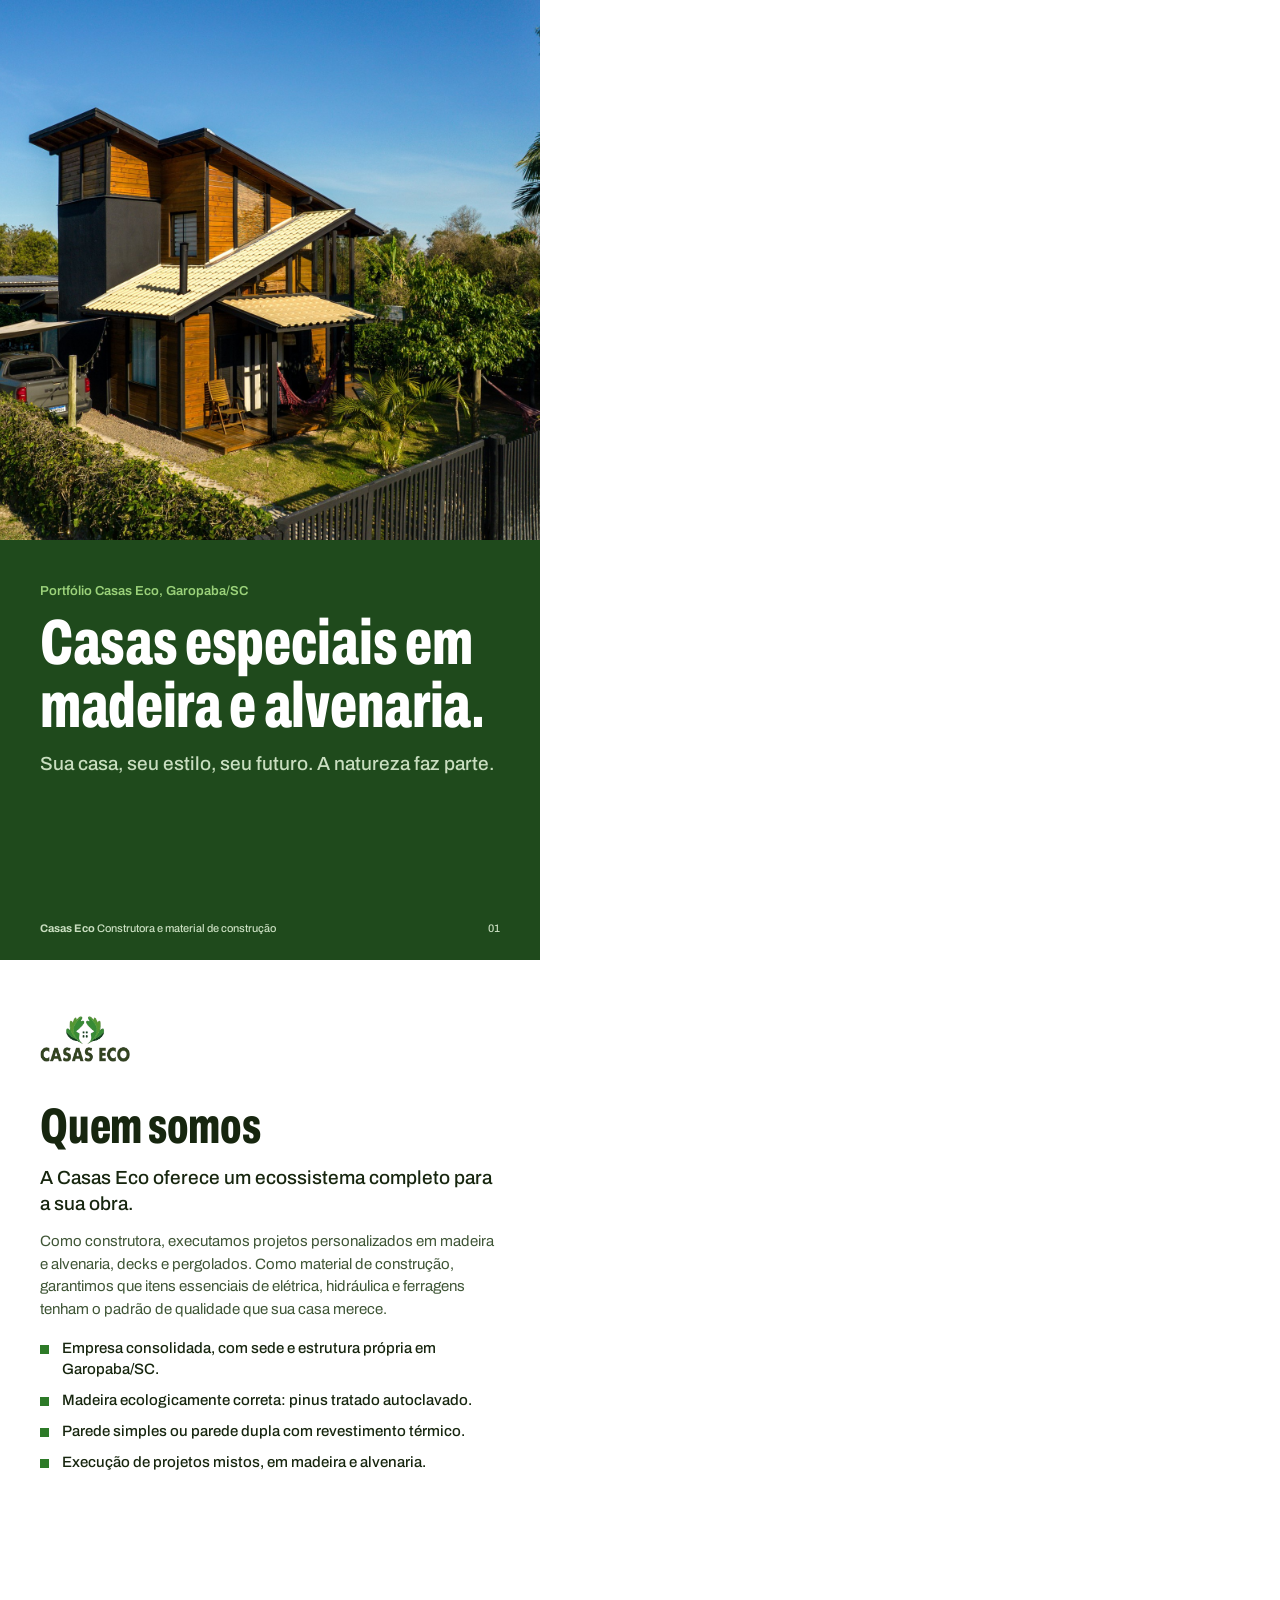
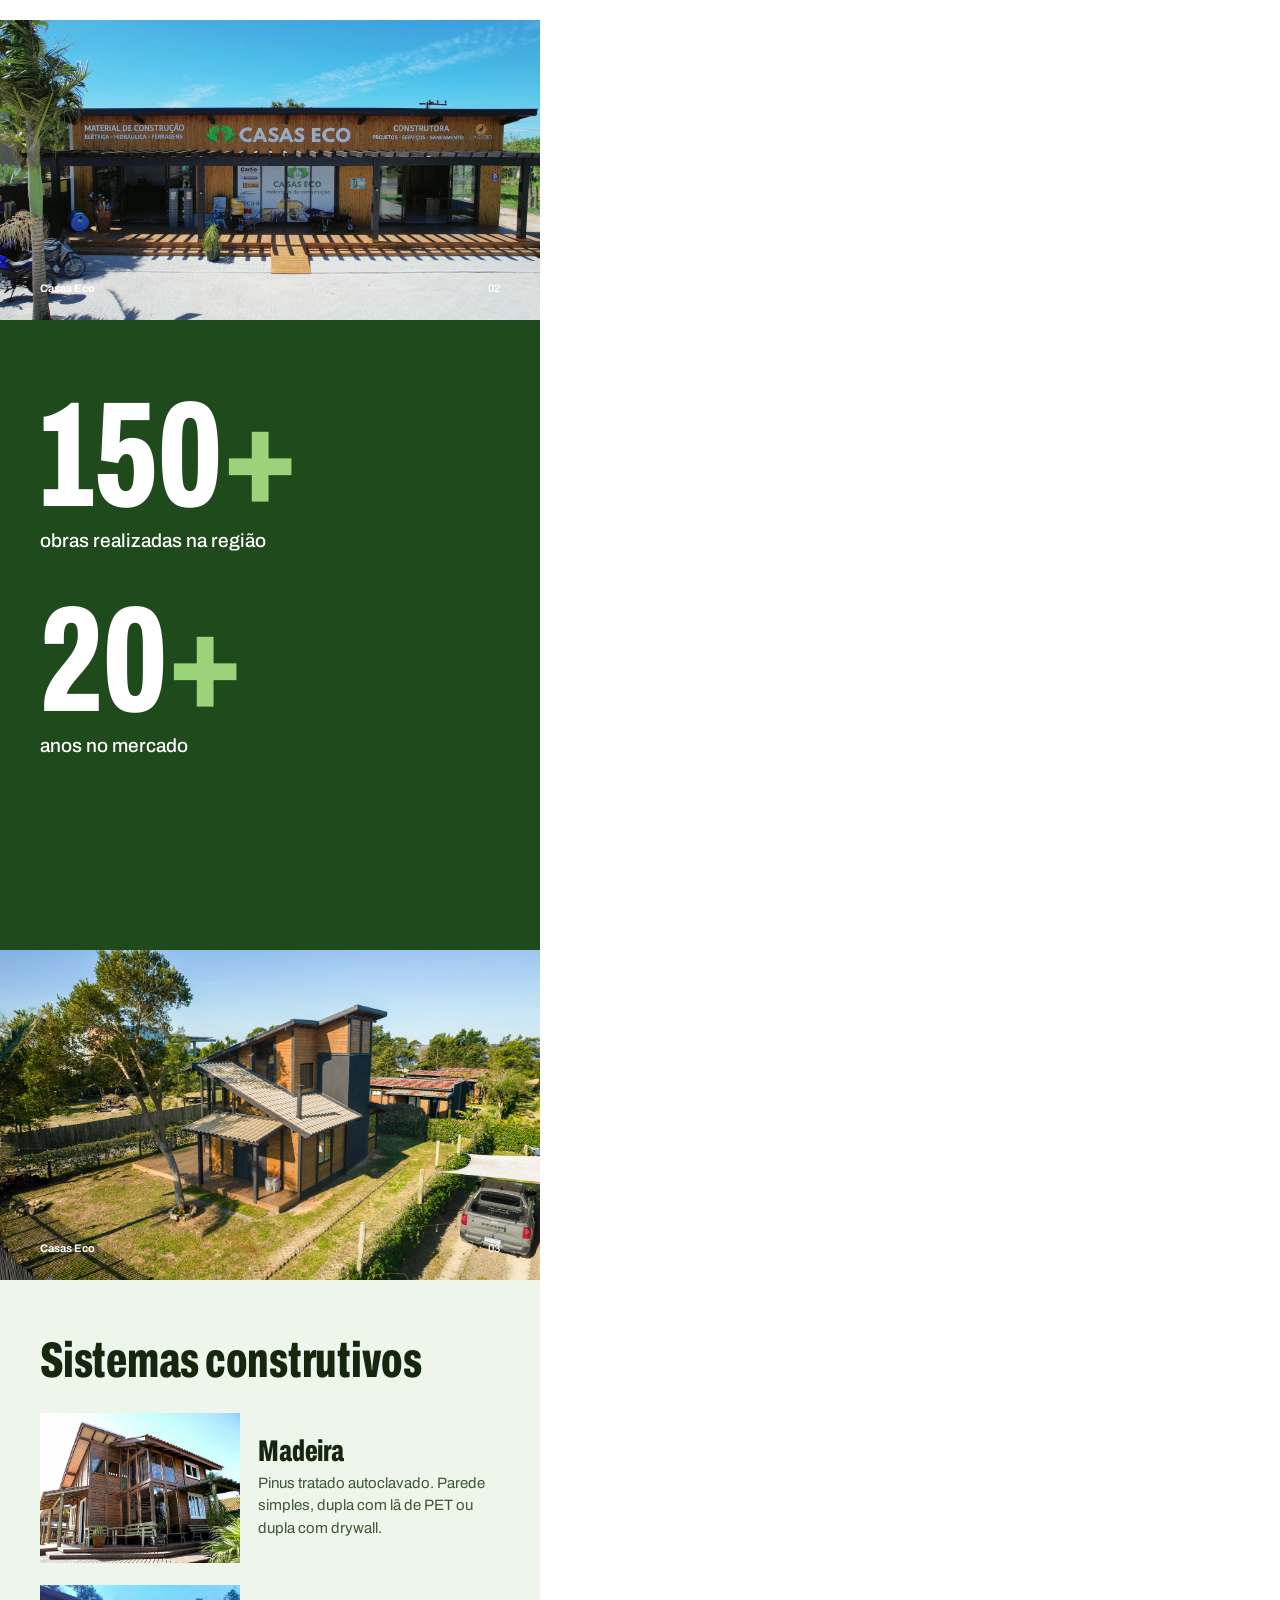
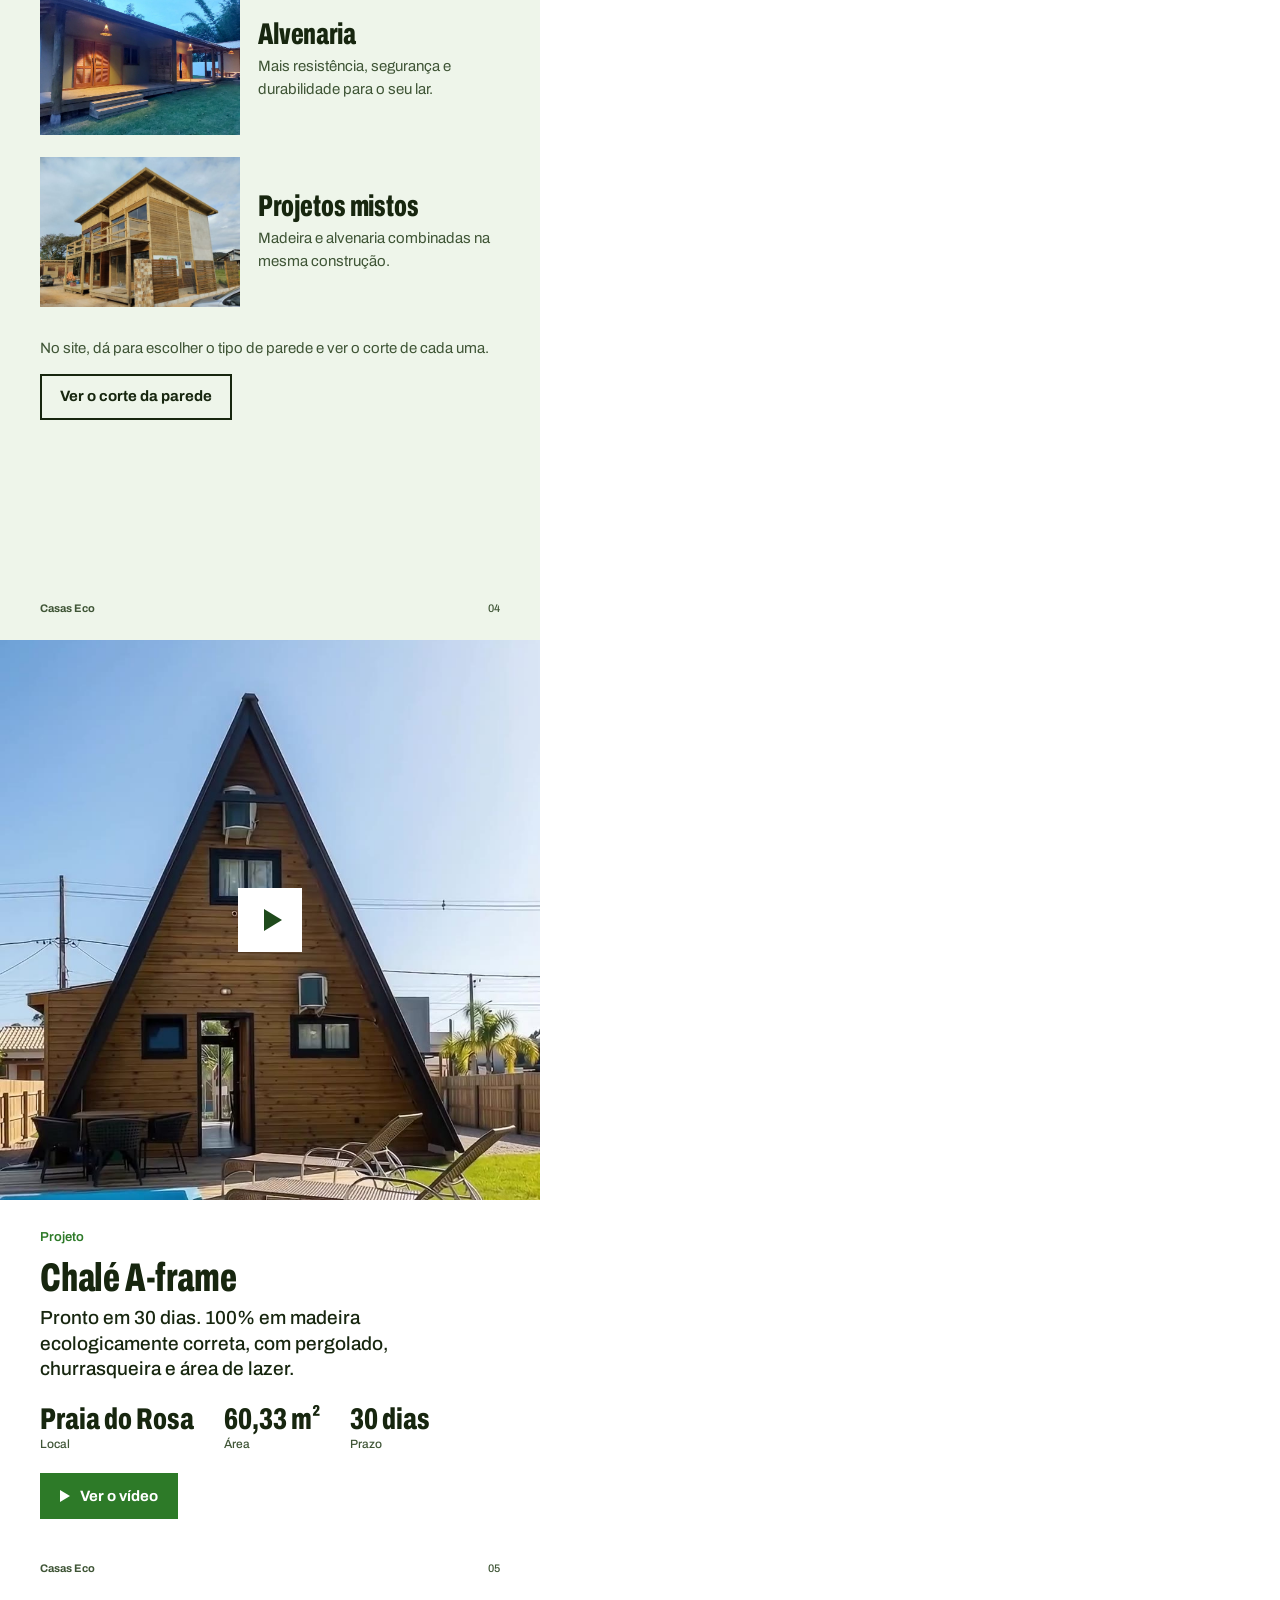
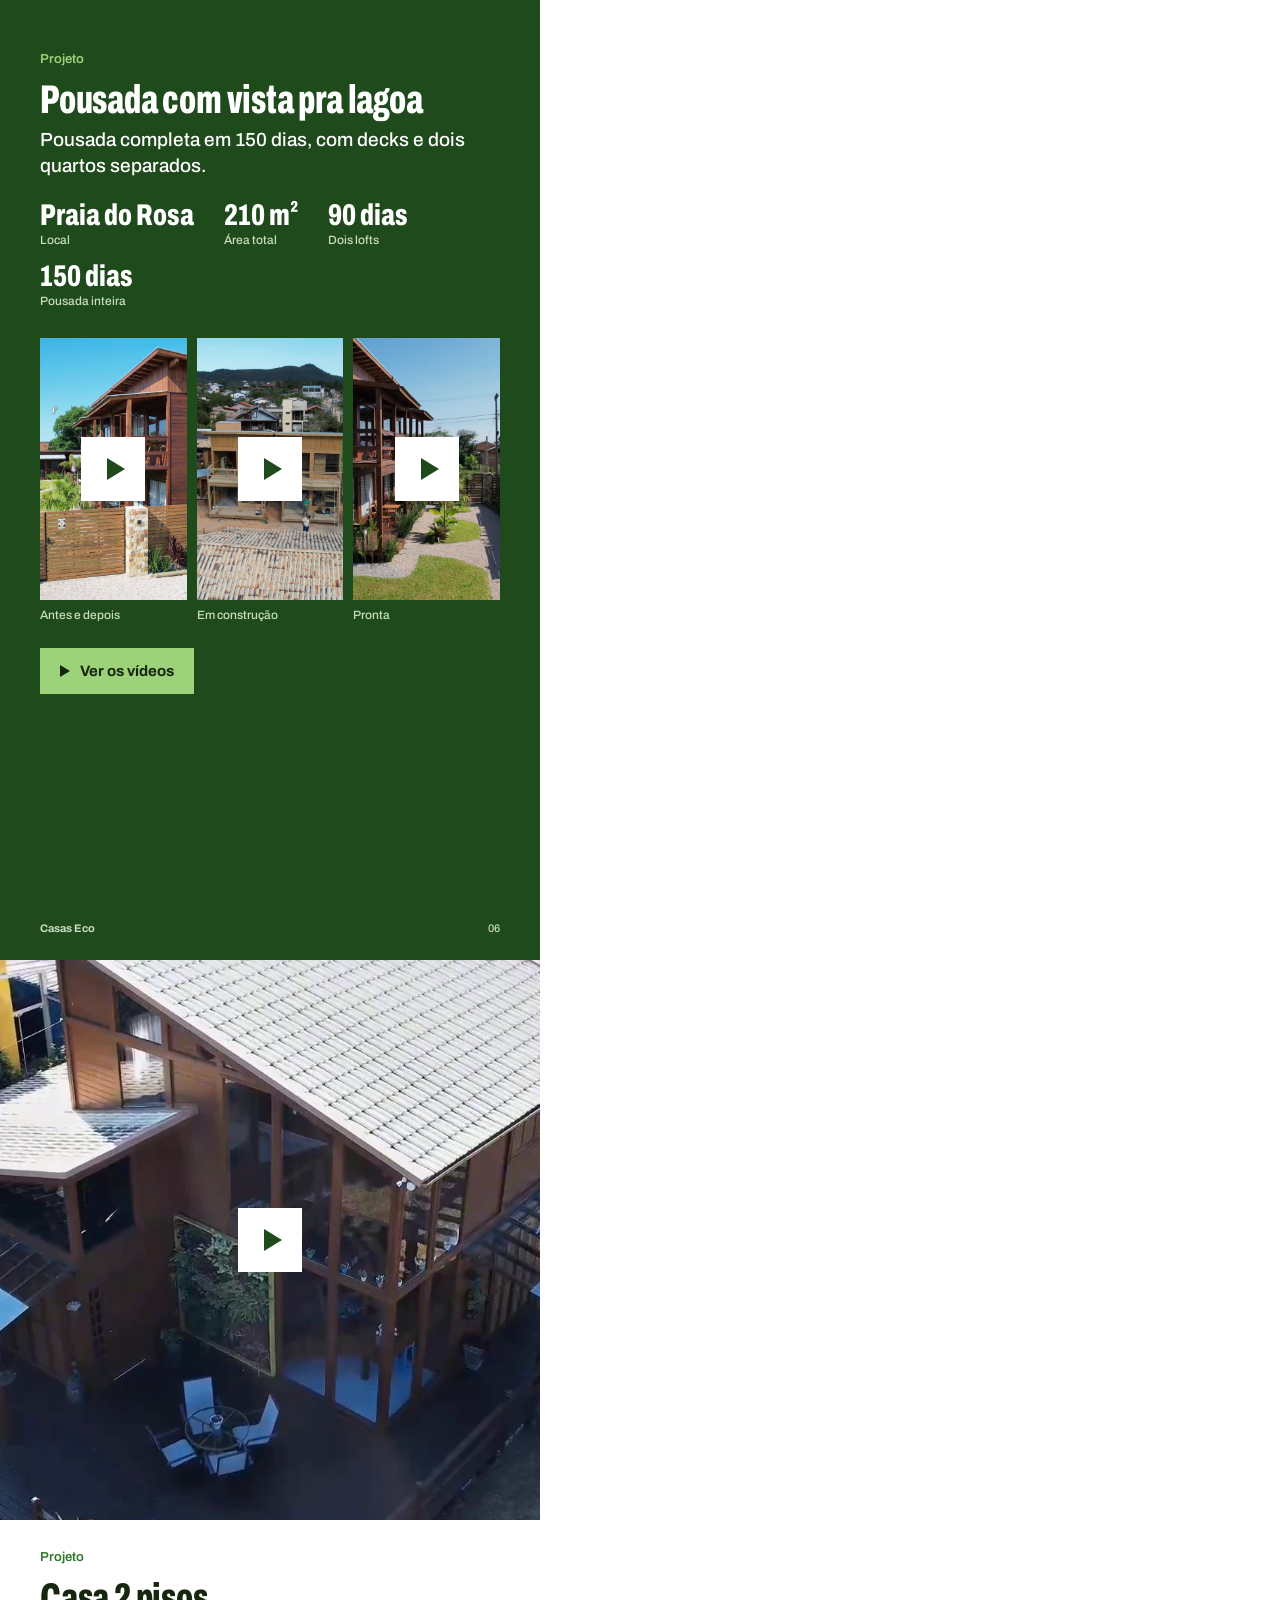
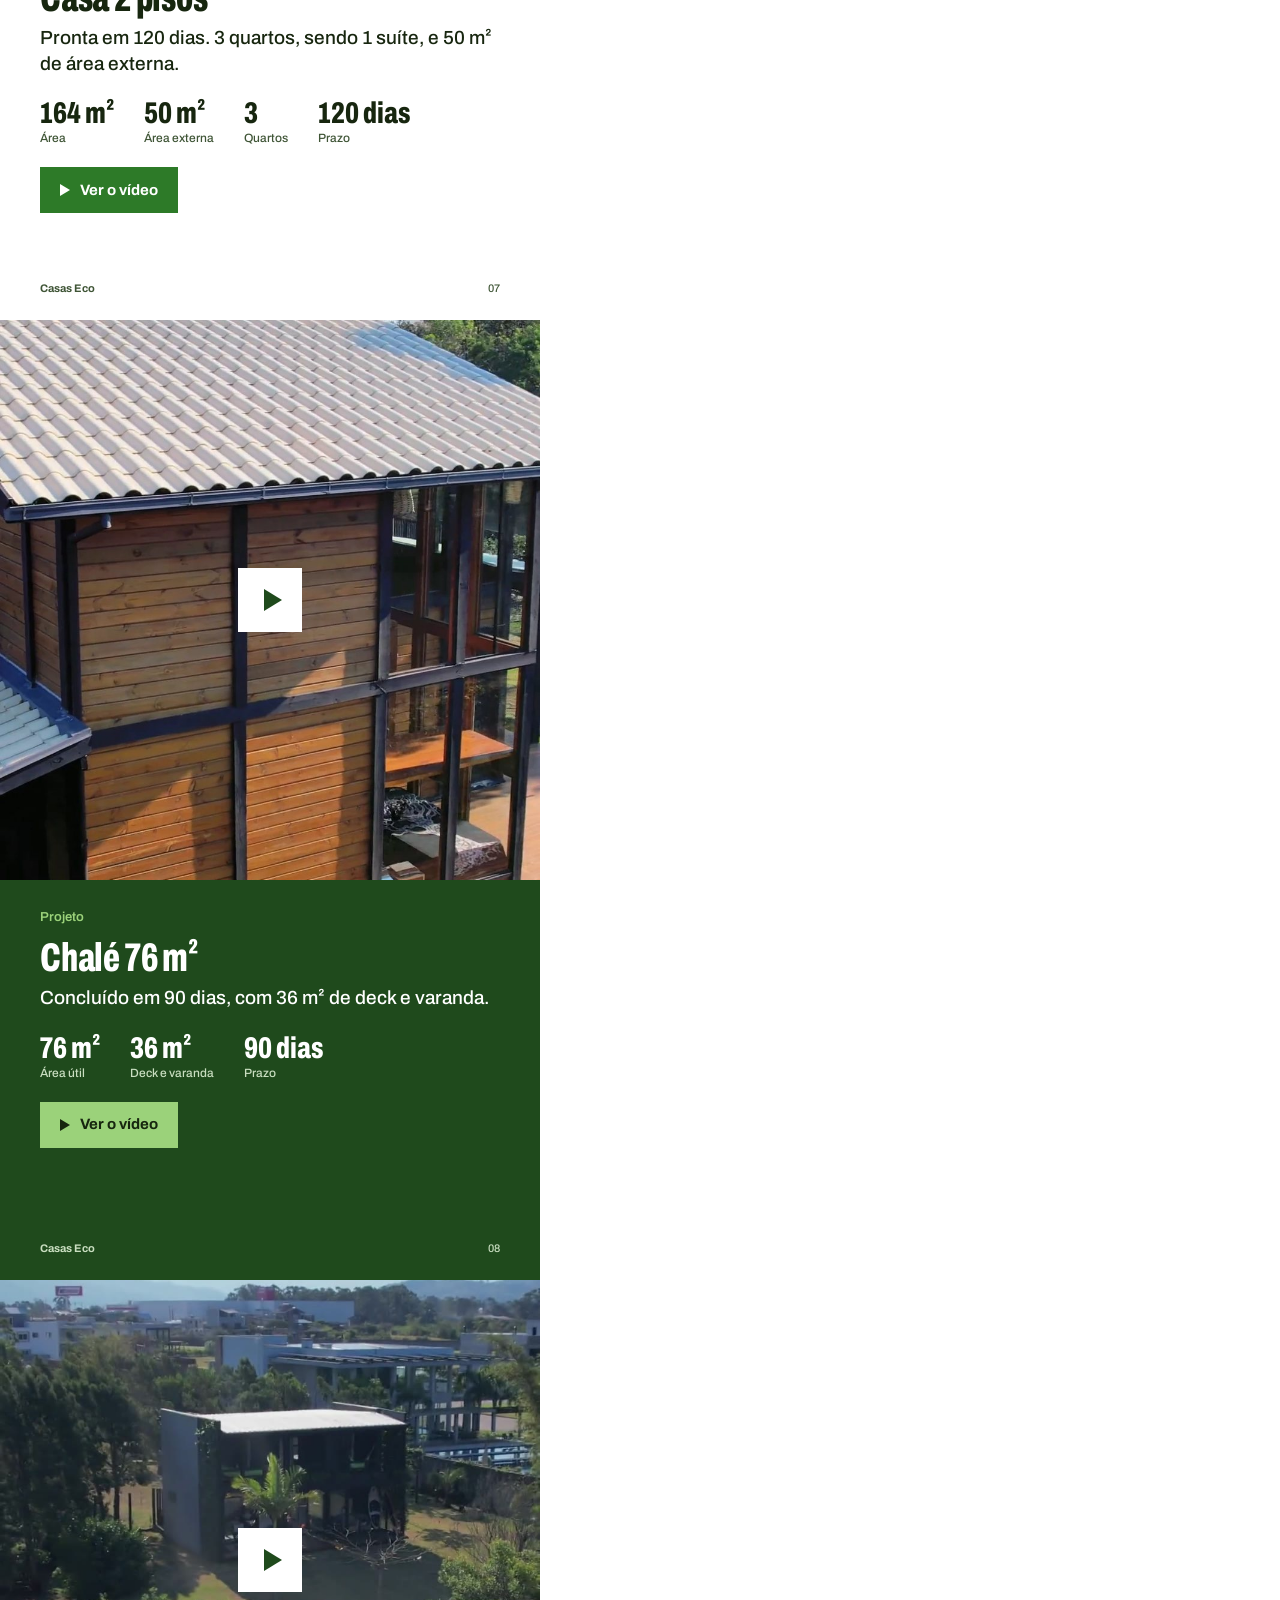
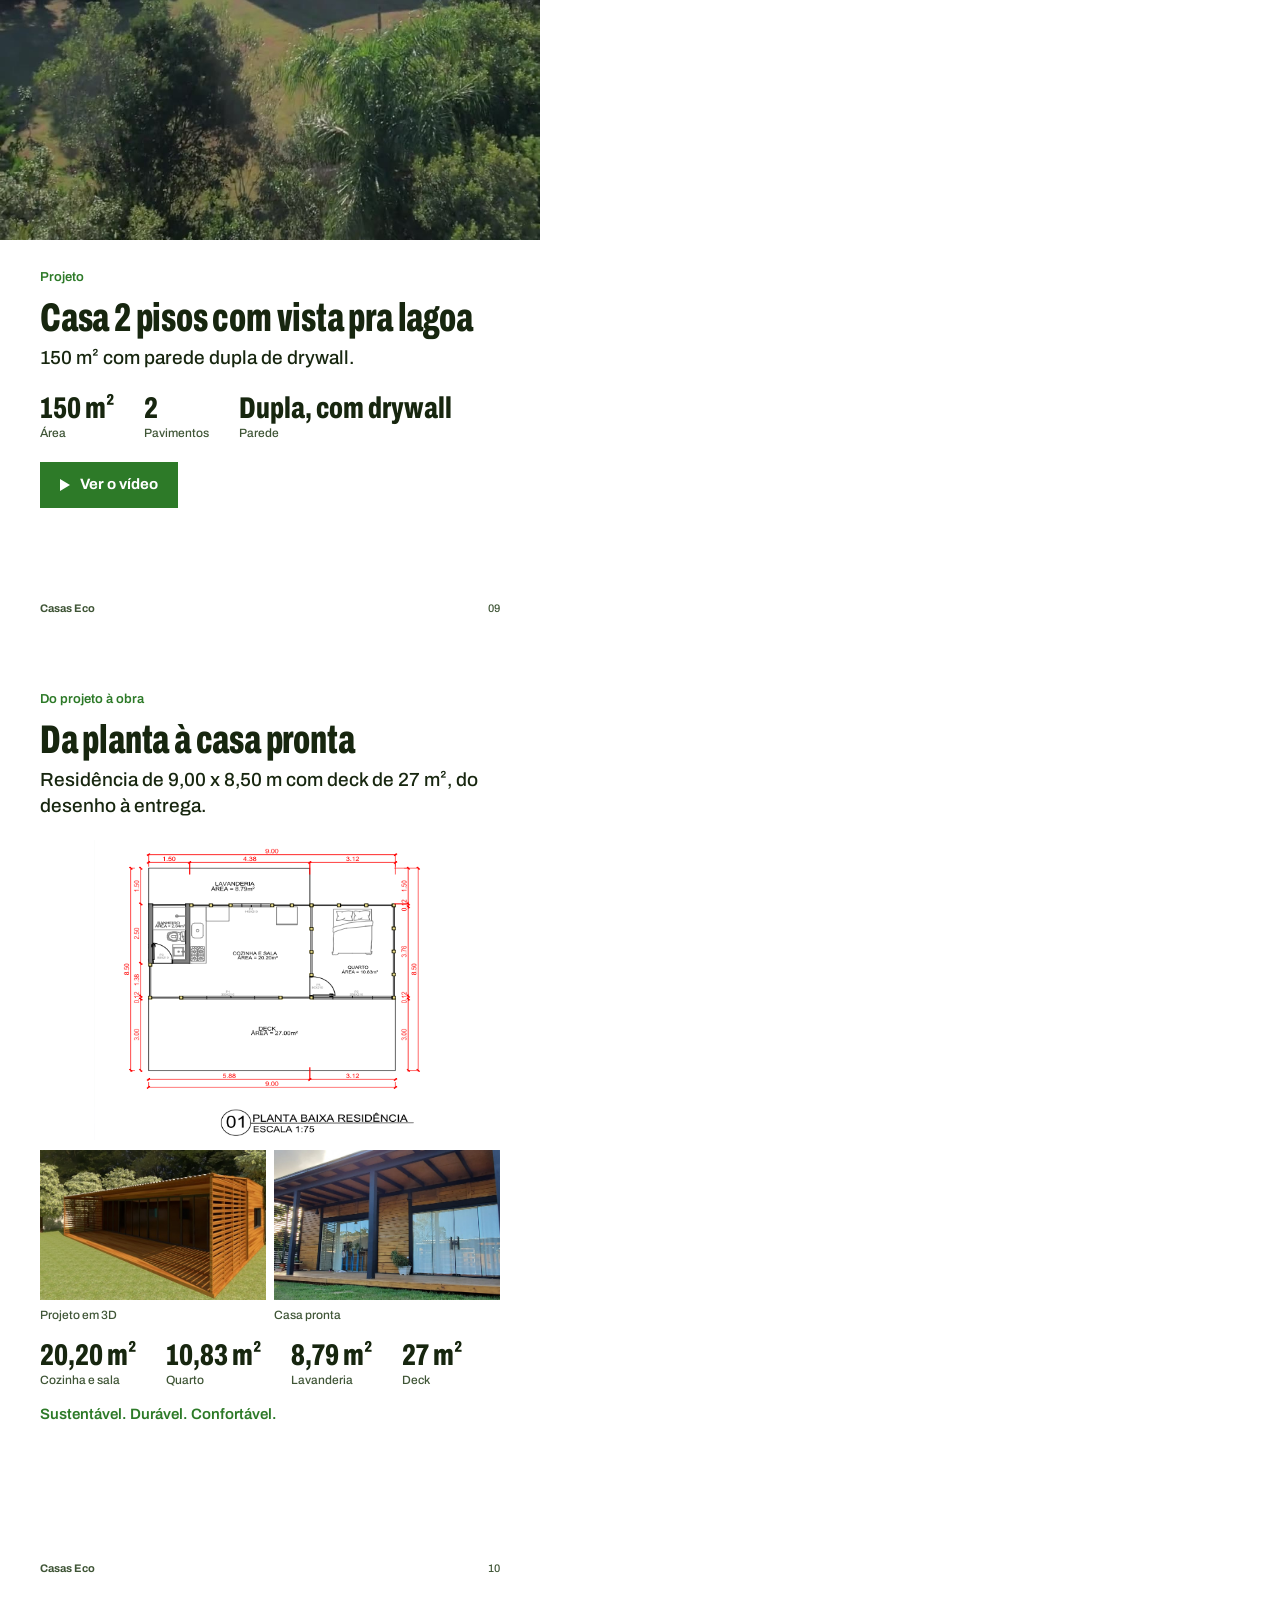
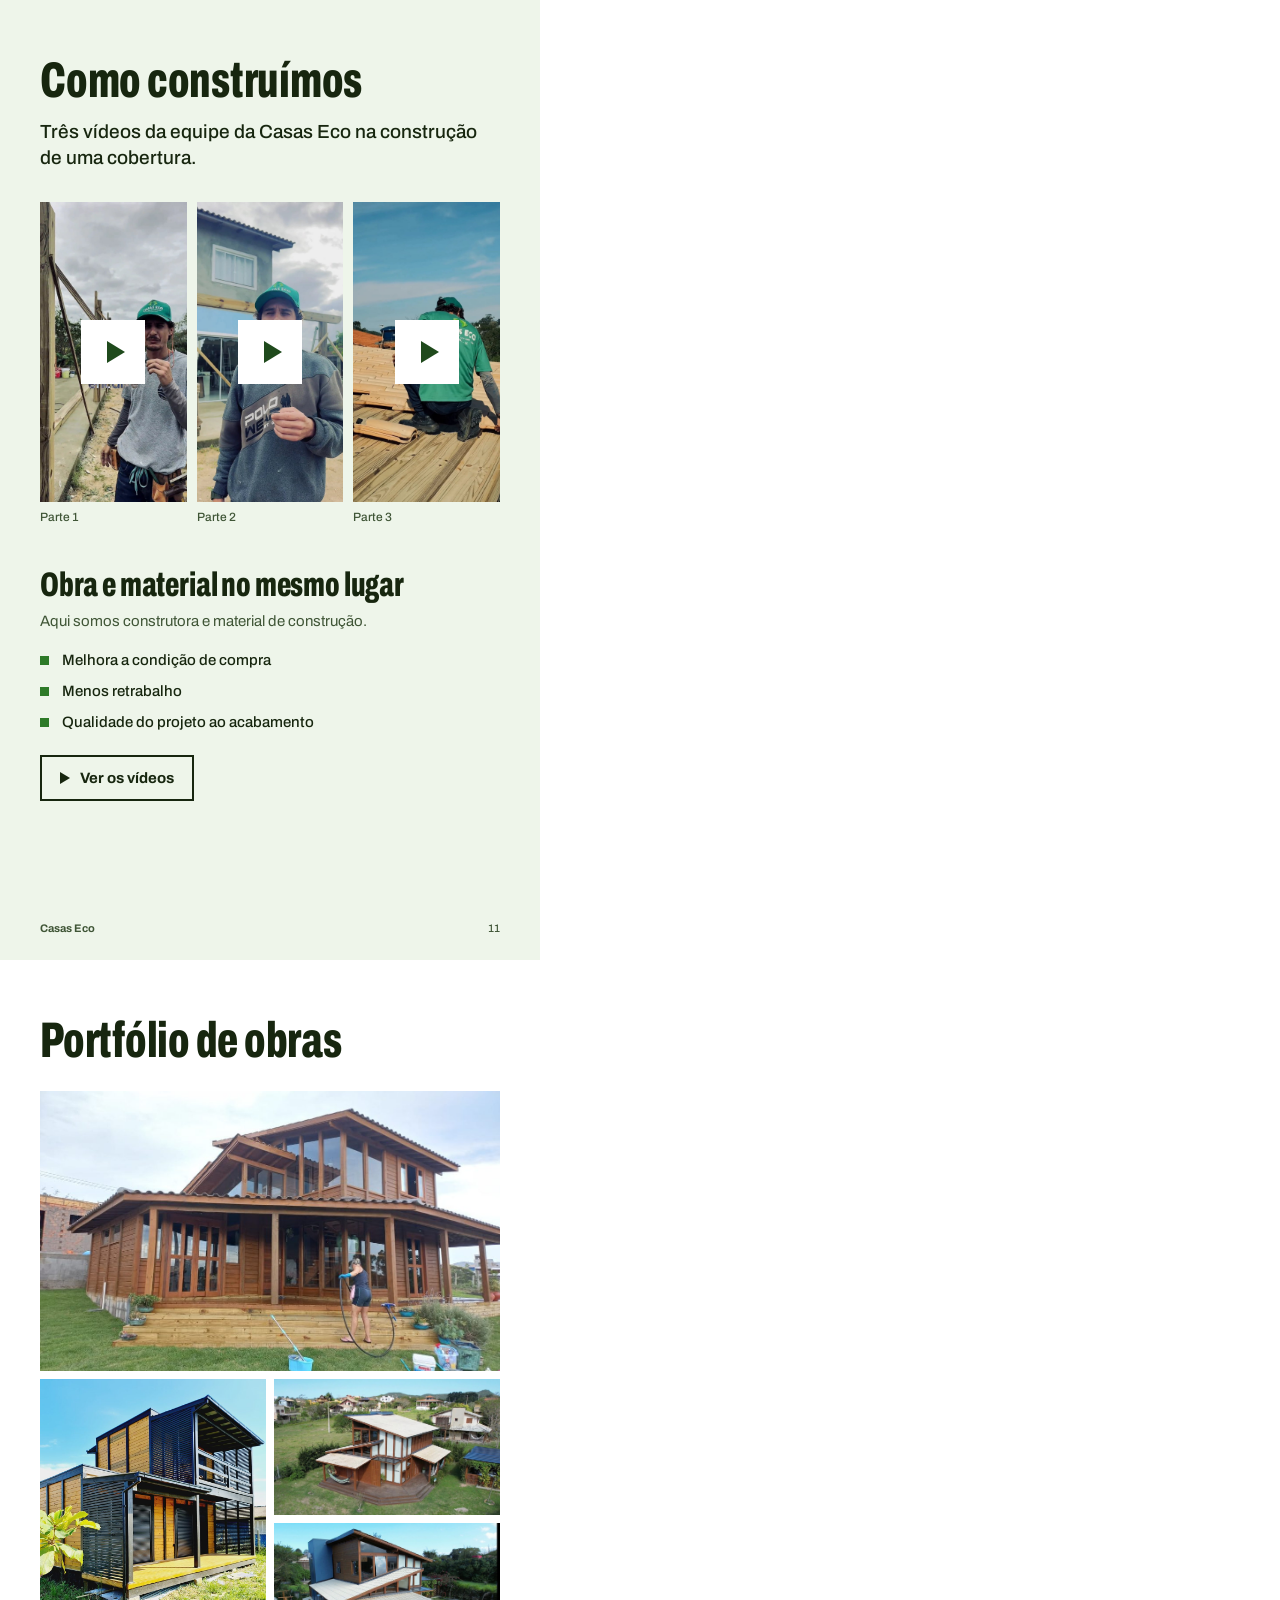
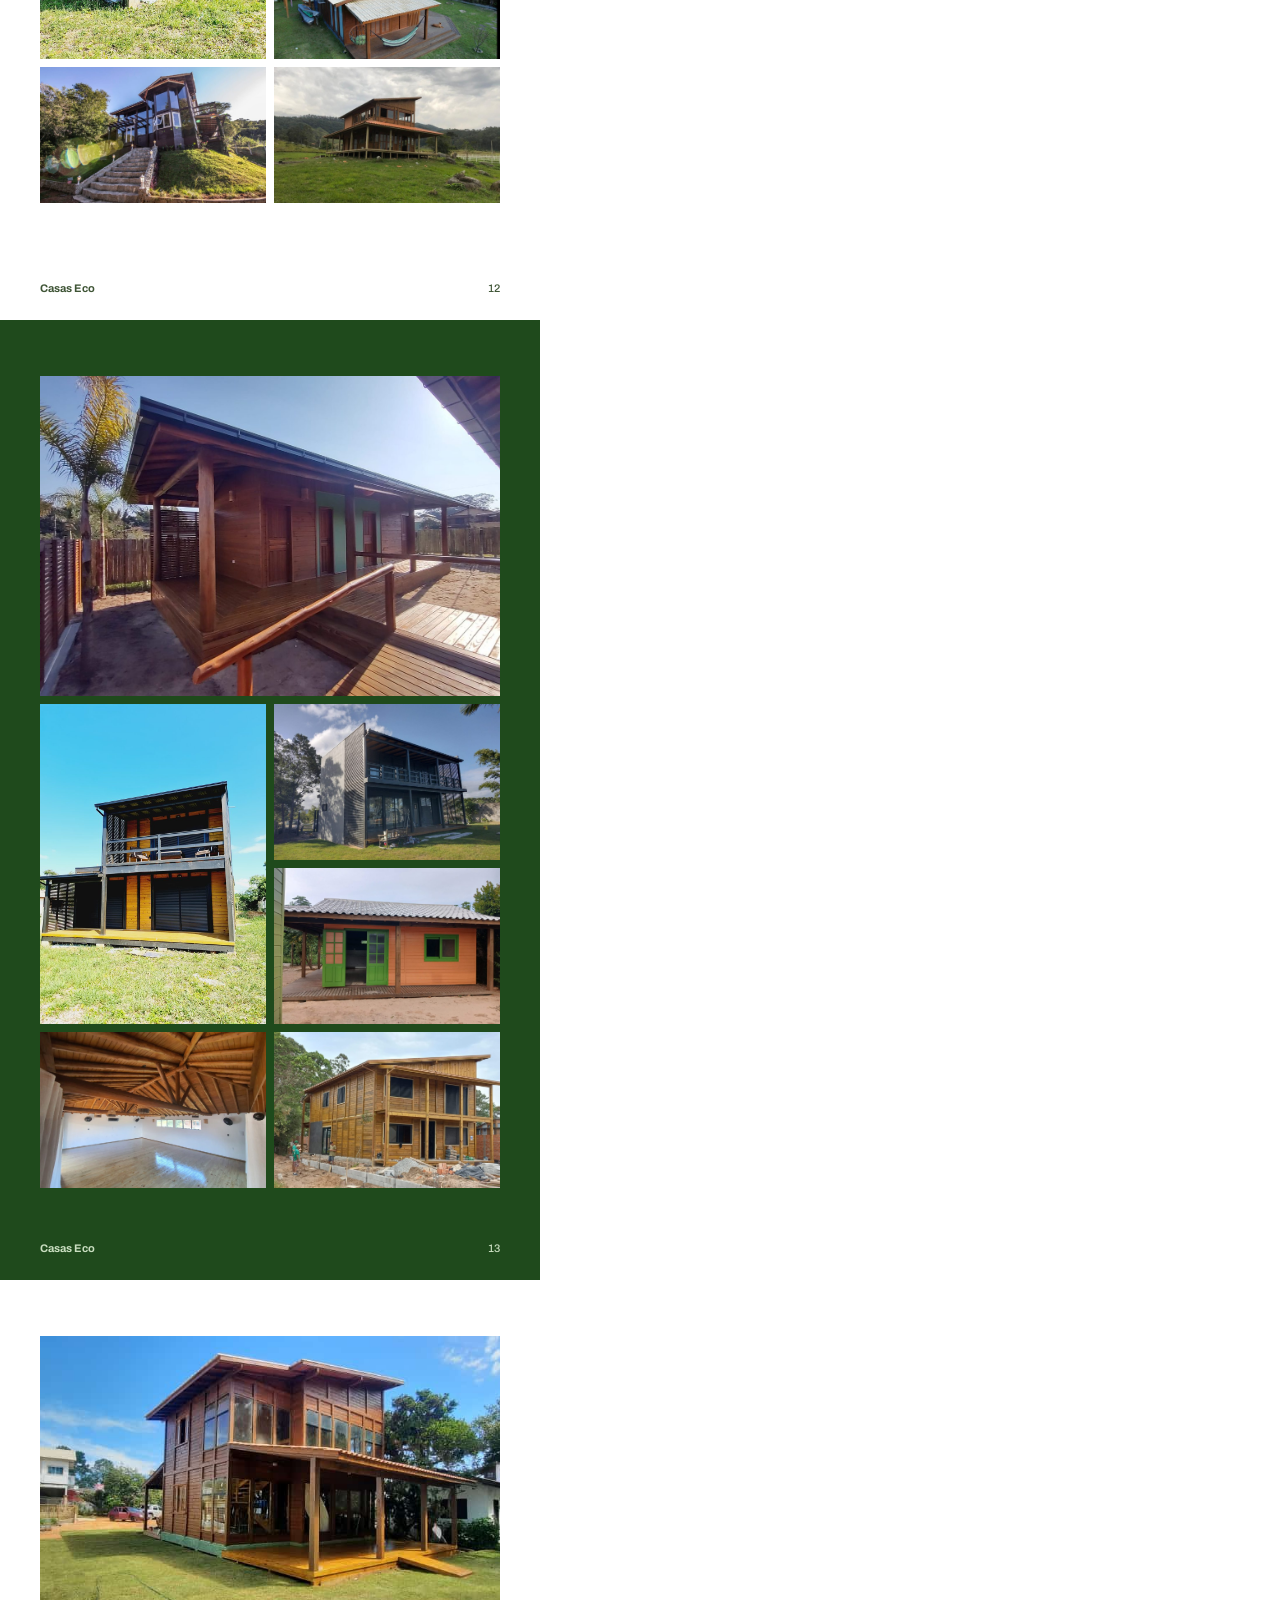
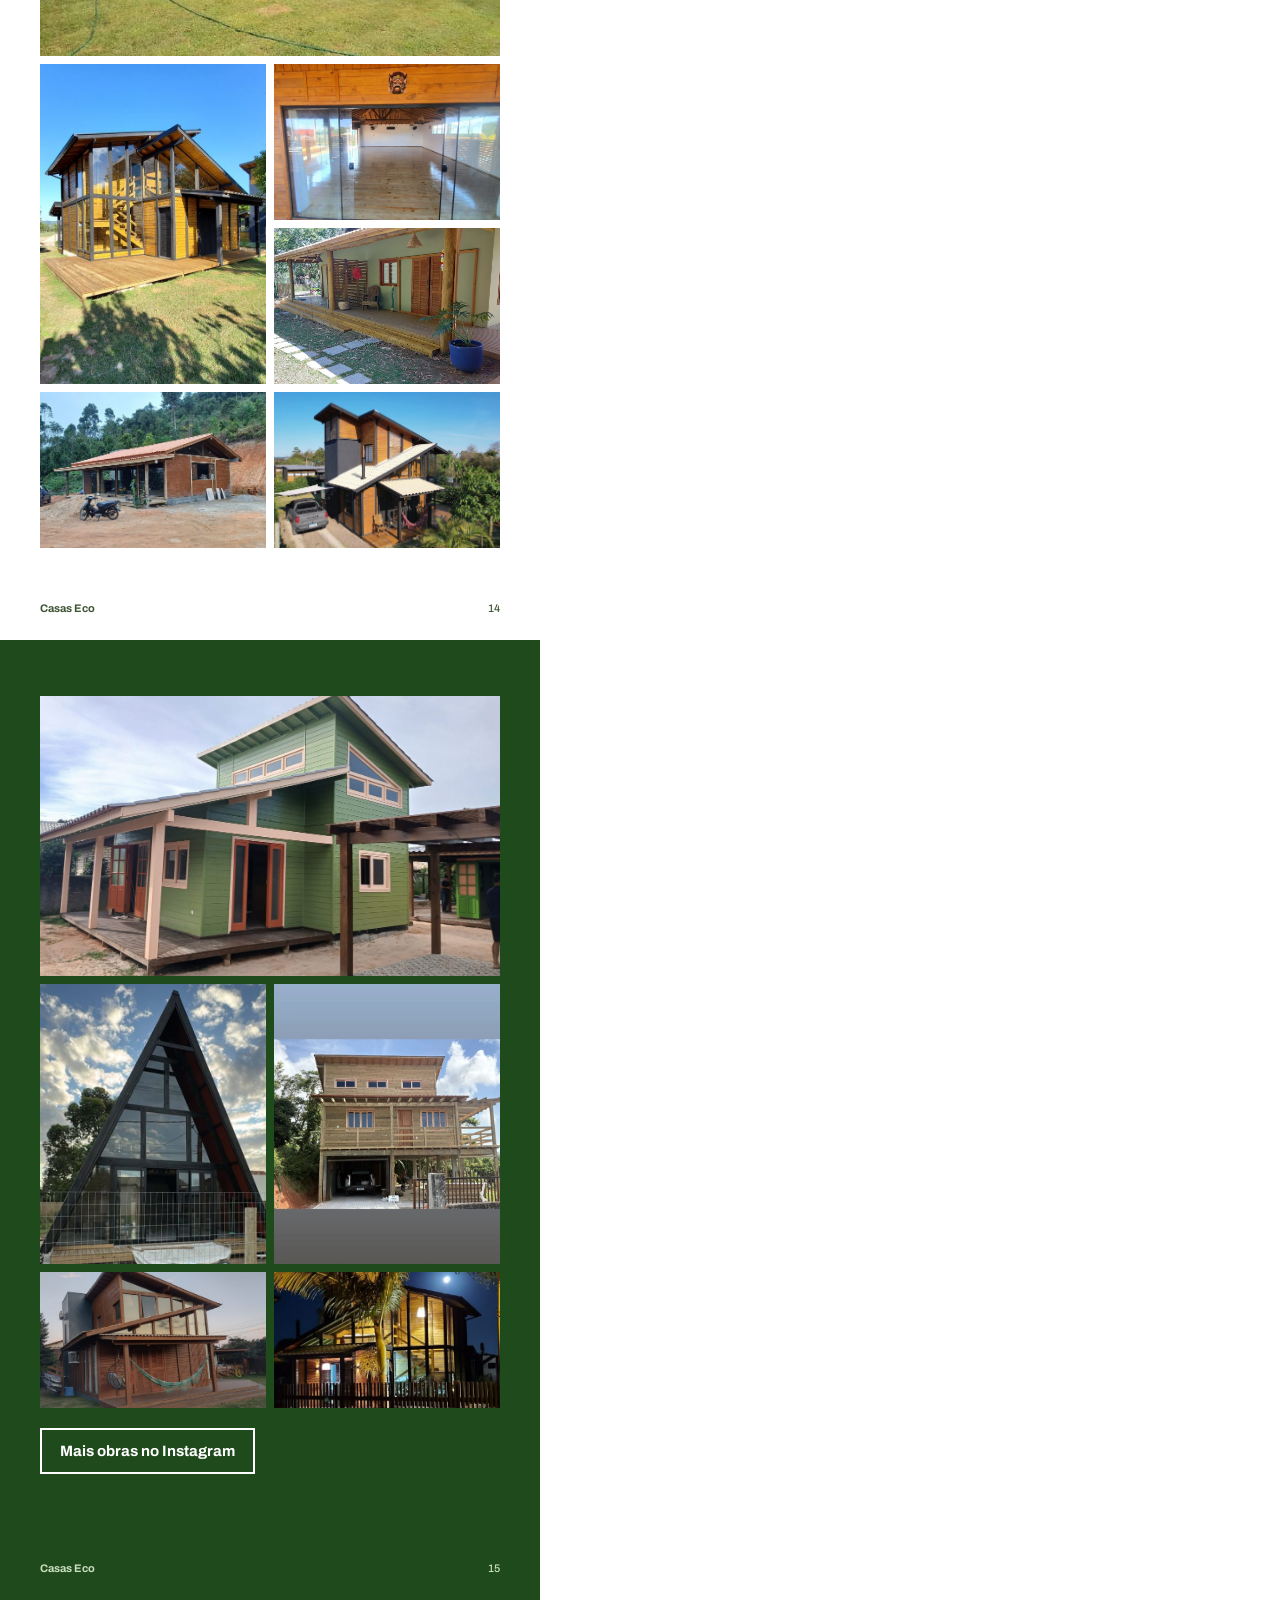
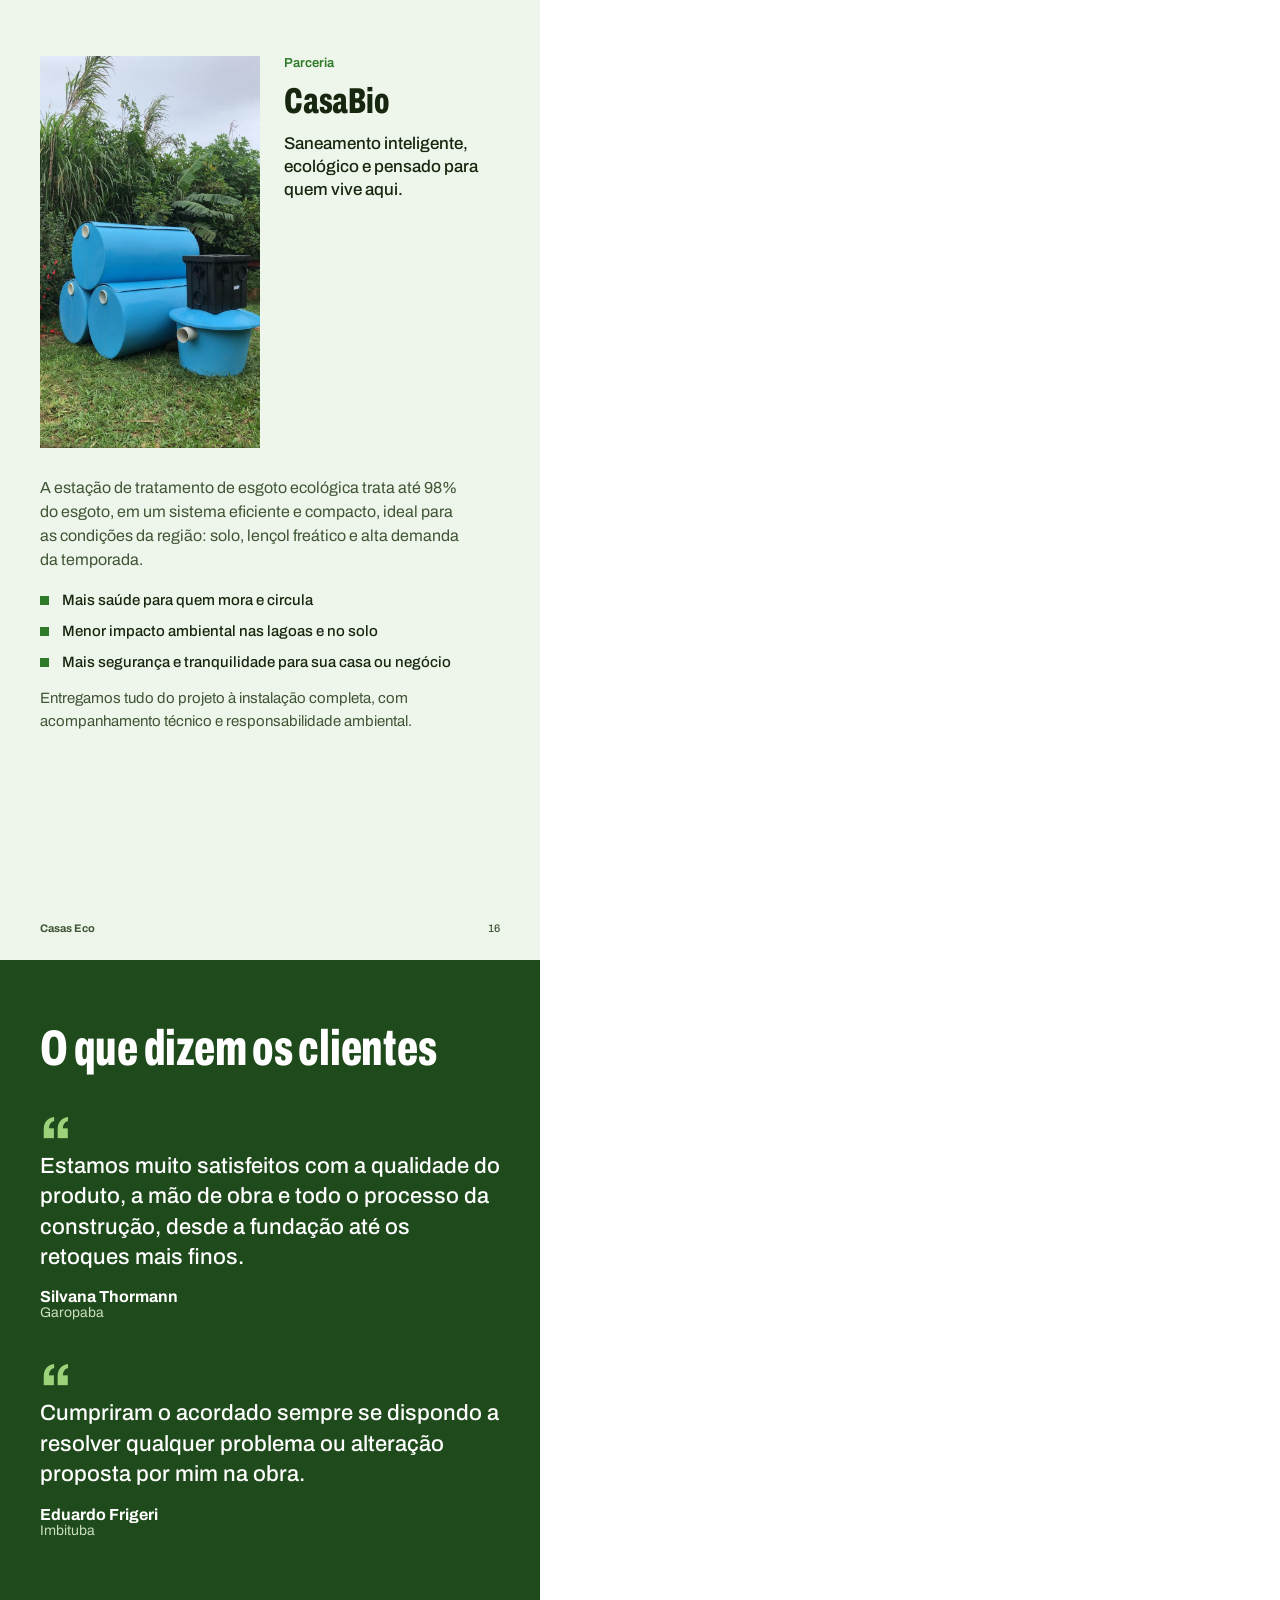
==== commit 4ee8d7dc: "Conteúdo do álbum de fotos na apresentação e fotos maiores no site - Apresentação: página Da planta " ====
--- a/apresentacao/index.html
+++ b/apresentacao/index.html
@@ -59,6 +59,12 @@
 .cap { margin-top: 8px; font-size: 12px; font-weight: 500; color: var(--muted); }
 .dark .cap { color: var(--on-panel-muted); }
 .grow { flex: 1; }
+/* galeria: 2 colunas, linhas de 64px; w = larga, t = vertical, l = deitada */
+.gal { display: grid; grid-template-columns: 1fr 1fr; grid-auto-rows: 64px; gap: 8px; grid-auto-flow: dense; }
+.gal img { width: 100%; height: 100%; object-fit: cover; }
+.gal .w { grid-column: span 2; grid-row: span 4; }
+.gal .t { grid-row: span 4; }
+.gal .l { grid-row: span 2; }
 </style>
 </head>
 <body>
@@ -84,6 +90,7 @@
     <ul class="list">
       <li>Empresa consolidada, com sede e estrutura própria em Garopaba/SC.</li>
       <li>Madeira ecologicamente correta: pinus tratado autoclavado.</li>
+      <li>Parede simples ou parede dupla com revestimento térmico.</li>
       <li>Execução de projetos mistos, em madeira e alvenaria.</li>
     </ul>
   </div>
@@ -198,6 +205,25 @@
   <div class="foot"><span><b>Casas Eco</b></span><span>09</span></div>
 </section>
 
+<!-- da planta à casa pronta -->
+<section class="pg">
+  <div class="pad" style="padding-top:52px">
+    <p class="kicker">Do projeto à obra</p>
+    <h3>Da planta à casa pronta</h3>
+    <p class="lead" style="margin-top:8px">Residência de 9,00 x 8,50 m com deck de 27 m², do desenho à entrega.</p>
+  </div>
+  <div class="pad" style="margin-top:22px"><img src="img/album/026.png" style="width:100%;height:300px;object-fit:contain;background:#fff" alt=""></div>
+  <div class="pad" style="display:grid;grid-template-columns:1fr 1fr;gap:8px;margin-top:10px">
+    <div><img src="img/album/027.jpg" style="width:100%;height:150px;object-fit:cover" alt=""><p class="cap">Projeto em 3D</p></div>
+    <div><img src="../img/g043.jpg" style="width:100%;height:150px;object-fit:cover" alt=""><p class="cap">Casa pronta</p></div>
+  </div>
+  <div class="pad">
+    <dl class="dl" style="margin-top:18px"><div><dt>Cozinha e sala</dt><dd>20,20 m²</dd></div><div><dt>Quarto</dt><dd>10,83 m²</dd></div><div><dt>Lavanderia</dt><dd>8,79 m²</dd></div><div><dt>Deck</dt><dd>27 m²</dd></div></dl>
+    <p class="body" style="margin-top:16px;font-weight:600;color:var(--green)">Sustentável. Durável. Confortável.</p>
+  </div>
+  <div class="foot"><span><b>Casas Eco</b></span><span>10</span></div>
+</section>
+
 <!-- 10. como construímos -->
 <section class="pg alt">
   <div class="pad" style="padding-top:56px">
@@ -219,24 +245,59 @@
     </ul>
     <a class="btn btn--line" style="margin-top:22px" href="https://rafael-cfc.github.io/Roteiro-8-30-04/#como-construimos"><i></i>Ver os vídeos</a>
   </div>
-  <div class="foot"><span><b>Casas Eco</b></span><span>10</span></div>
-</section>
-
-<!-- 11. galeria -->
+  <div class="foot"><span><b>Casas Eco</b></span><span>11</span></div>
+</section>
+
+<!-- galeria (fotos do álbum da Casas Eco) -->
 <section class="pg">
   <div class="pad" style="padding-top:56px">
     <h2>Portfólio de obras</h2>
   </div>
-  <div class="pad" style="display:grid;grid-template-columns:1fr 1fr;grid-auto-rows:126px;gap:8px;margin-top:26px">
-    <img src="../img/g037.jpg" style="grid-column:span 2;grid-row:span 2;width:100%;height:100%;object-fit:cover" alt="">
-    <img src="../img/g066.jpg" style="grid-row:span 2;width:100%;height:100%;object-fit:cover" alt="">
-    <img src="../img/g054.jpg" style="width:100%;height:100%;object-fit:cover" alt="">
-    <img src="../img/g057.jpg" style="width:100%;height:100%;object-fit:cover" alt="">
-    <img src="../img/g043.jpg" style="width:100%;height:100%;object-fit:cover" alt="">
-    <img src="../img/g068.jpg" style="width:100%;height:100%;object-fit:cover" alt="">
-  </div>
-  <div class="pad"><a class="btn btn--line" style="margin-top:22px" href="https://rafael-cfc.github.io/Roteiro-8-30-04/#obras">Ver as 14 fotos</a></div>
-  <div class="foot"><span><b>Casas Eco</b></span><span>11</span></div>
+  <div class="pad gal" style="margin-top:26px">
+    <img class="w" src="img/album/029.jpg" alt="">
+    <img class="t" src="img/album/058.jpg" alt="">
+    <img class="l" src="img/album/046.jpg" alt="">
+    <img class="l" src="img/album/047.jpg" alt="">
+    <img class="l" src="img/album/048.jpg" alt="">
+    <img class="l" src="img/album/049.jpg" alt="">
+  </div>
+  <div class="foot"><span><b>Casas Eco</b></span><span>12</span></div>
+</section>
+
+<section class="pg dark">
+  <div class="pad gal" style="margin-top:56px;grid-auto-rows:74px">
+    <img class="w" src="img/album/032.jpg" alt="">
+    <img class="t" src="img/album/059.jpg" alt="">
+    <img class="l" src="img/album/036.jpg" alt="">
+    <img class="l" src="img/album/037.jpg" alt="">
+    <img class="l" src="img/album/053.jpg" alt="">
+    <img class="l" src="img/album/054.jpg" alt="">
+  </div>
+  <div class="foot"><span><b>Casas Eco</b></span><span>13</span></div>
+</section>
+
+<section class="pg">
+  <div class="pad gal" style="margin-top:56px;grid-auto-rows:74px">
+    <img class="w" src="img/album/031.jpg" alt="">
+    <img class="t" src="img/album/041.jpg" alt="">
+    <img class="l" src="img/album/055.jpg" alt="">
+    <img class="l" src="img/album/060.jpg" alt="">
+    <img class="l" src="img/album/063.jpg" alt="">
+    <img class="l" src="img/album/066.jpg" alt="">
+  </div>
+  <div class="foot"><span><b>Casas Eco</b></span><span>14</span></div>
+</section>
+
+<section class="pg dark">
+  <div class="pad gal" style="margin-top:56px;grid-auto-rows:64px">
+    <img class="w" src="img/album/024.jpg" alt="">
+    <img class="t" src="img/album/045.jpg" alt="">
+    <img class="t" src="img/album/065.jpg" alt="">
+    <img class="l" src="img/album/030.jpg" alt="">
+    <img class="l" src="img/album/040.jpg" alt="">
+  </div>
+  <div class="pad"><a class="btn btn--line" style="margin-top:20px" href="https://www.instagram.com/casasecomadeiras/">Mais obras no Instagram</a></div>
+  <div class="foot"><span><b>Casas Eco</b></span><span>15</span></div>
 </section>
 
 <!-- 12. casabio -->
@@ -258,7 +319,7 @@
     </ul>
     <p class="body">Entregamos tudo do projeto à instalação completa, com acompanhamento técnico e responsabilidade ambiental.</p>
   </div>
-  <div class="foot"><span><b>Casas Eco</b></span><span>12</span></div>
+  <div class="foot"><span><b>Casas Eco</b></span><span>16</span></div>
 </section>
 
 <!-- 13. clientes -->
@@ -276,7 +337,7 @@
       <figcaption style="margin-top:16px;font-size:14px;color:var(--on-panel-muted)"><b style="color:#fff;font-size:16px;display:block">Eduardo Frigeri</b>Imbituba</figcaption>
     </figure>
   </div>
-  <div class="foot"><span><b>Casas Eco</b></span><span>13</span></div>
+  <div class="foot"><span><b>Casas Eco</b></span><span>17</span></div>
 </section>
 
 <!-- 14. contato -->
@@ -298,7 +359,7 @@
   </div>
   <div class="grow"></div>
   <img class="cover-img" src="../img/g060.jpg" style="height:190px" alt="">
-  <div class="foot" style="color:#fff"><span><b>Casas Eco</b></span><span>14</span></div>
+  <div class="foot" style="color:#fff"><span><b>Casas Eco</b></span><span>18</span></div>
 </section>
 
 </body>
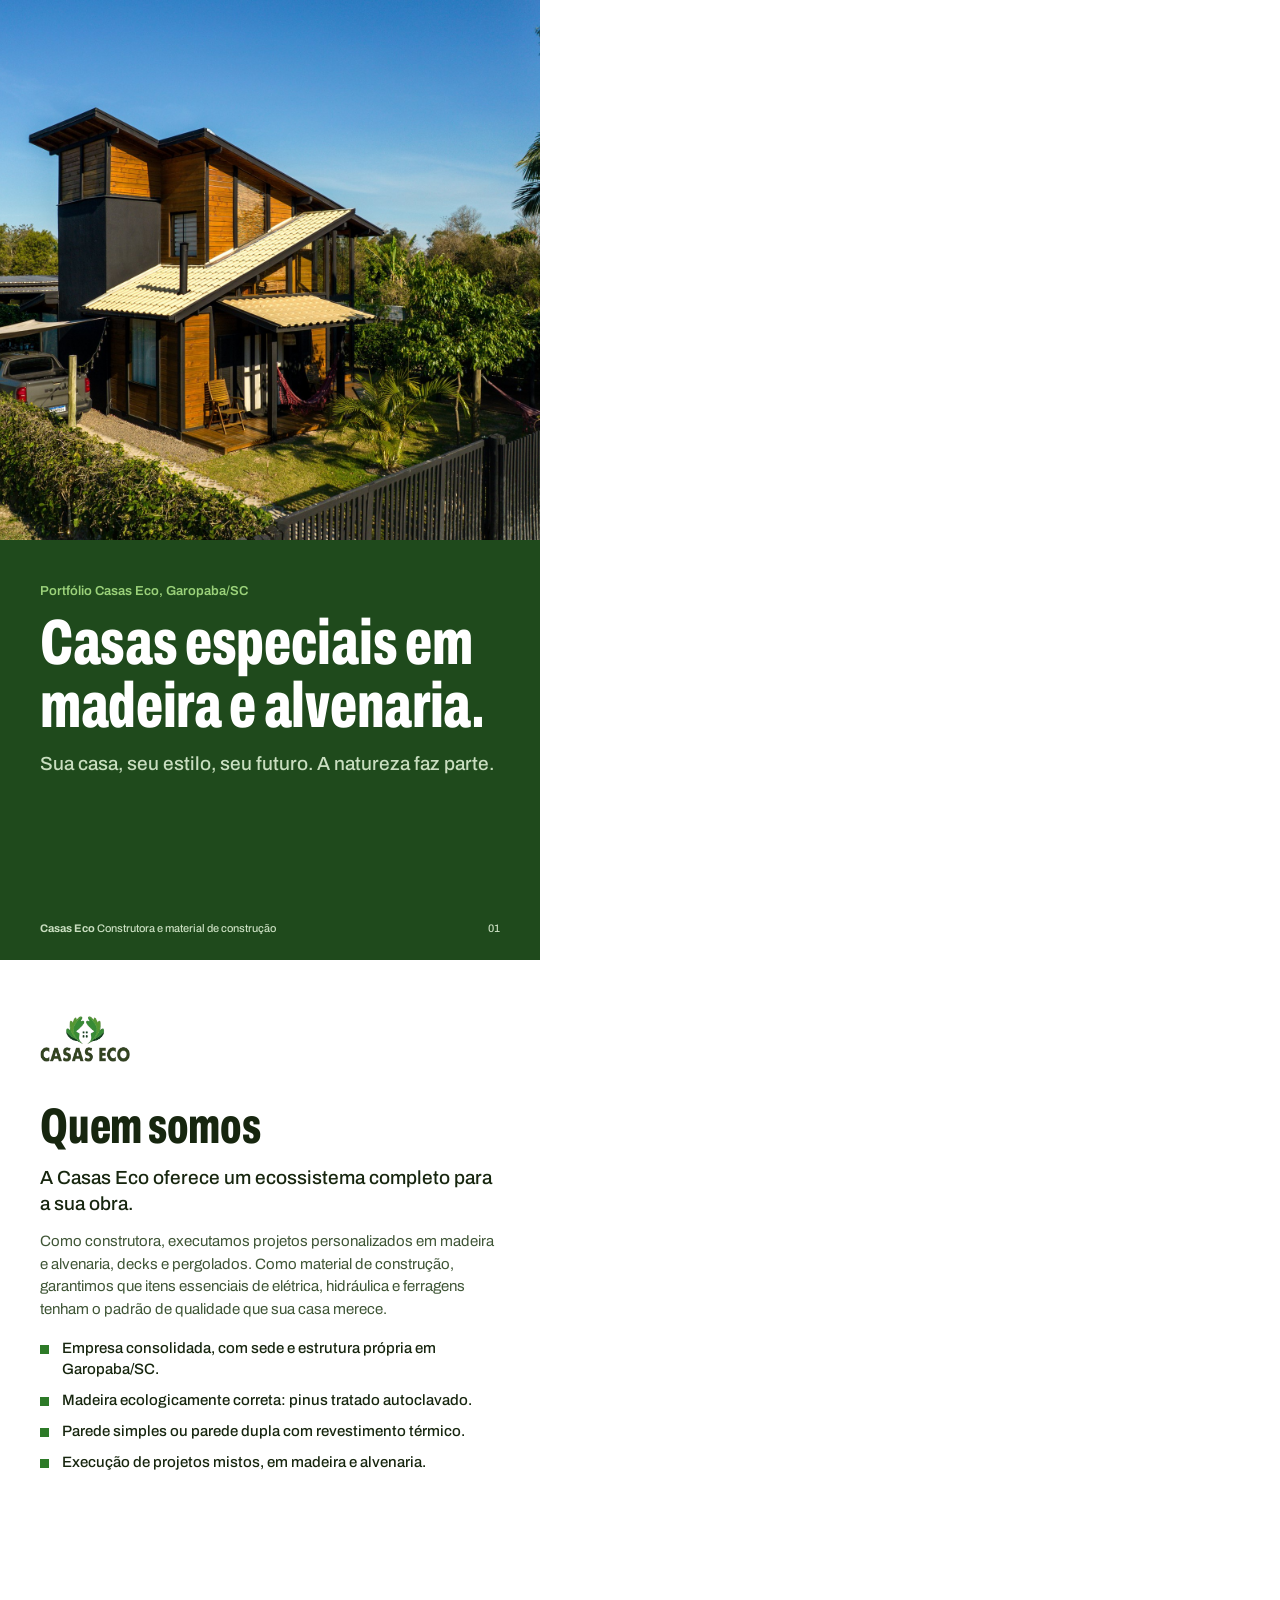
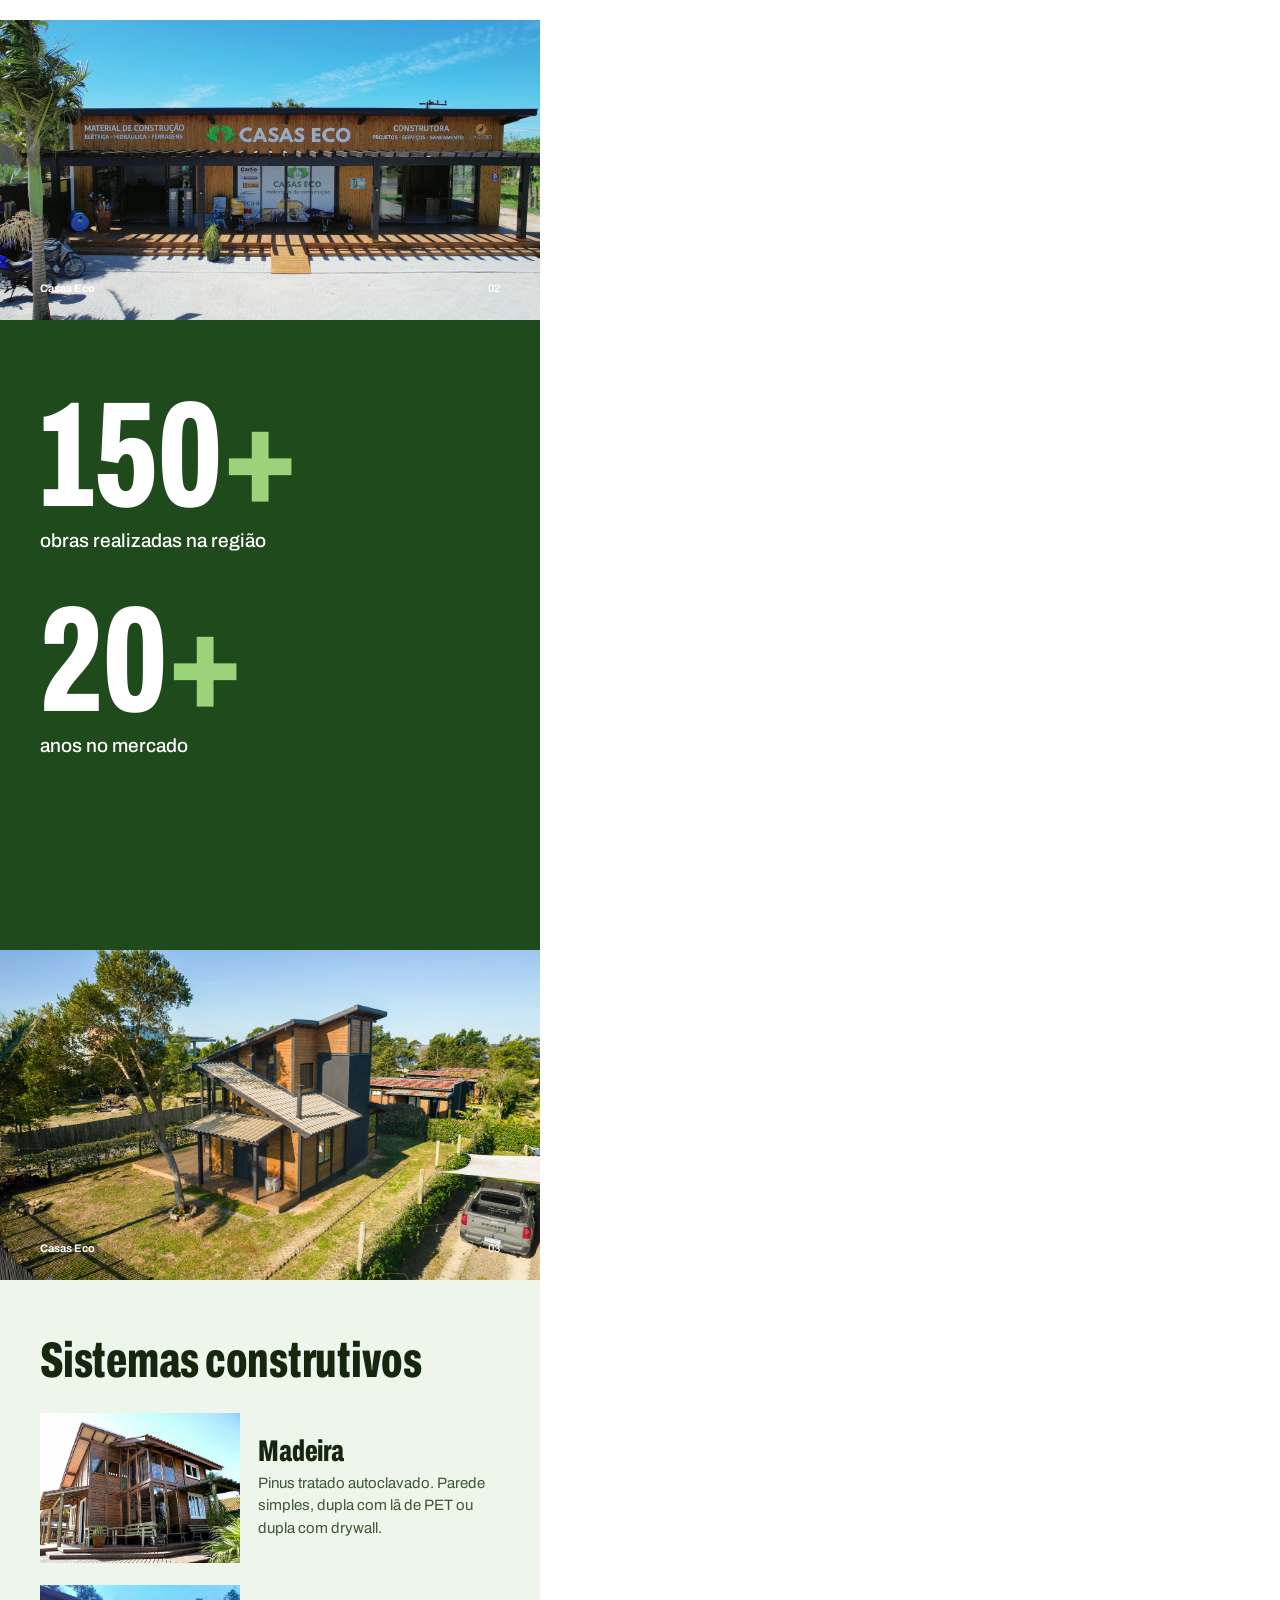
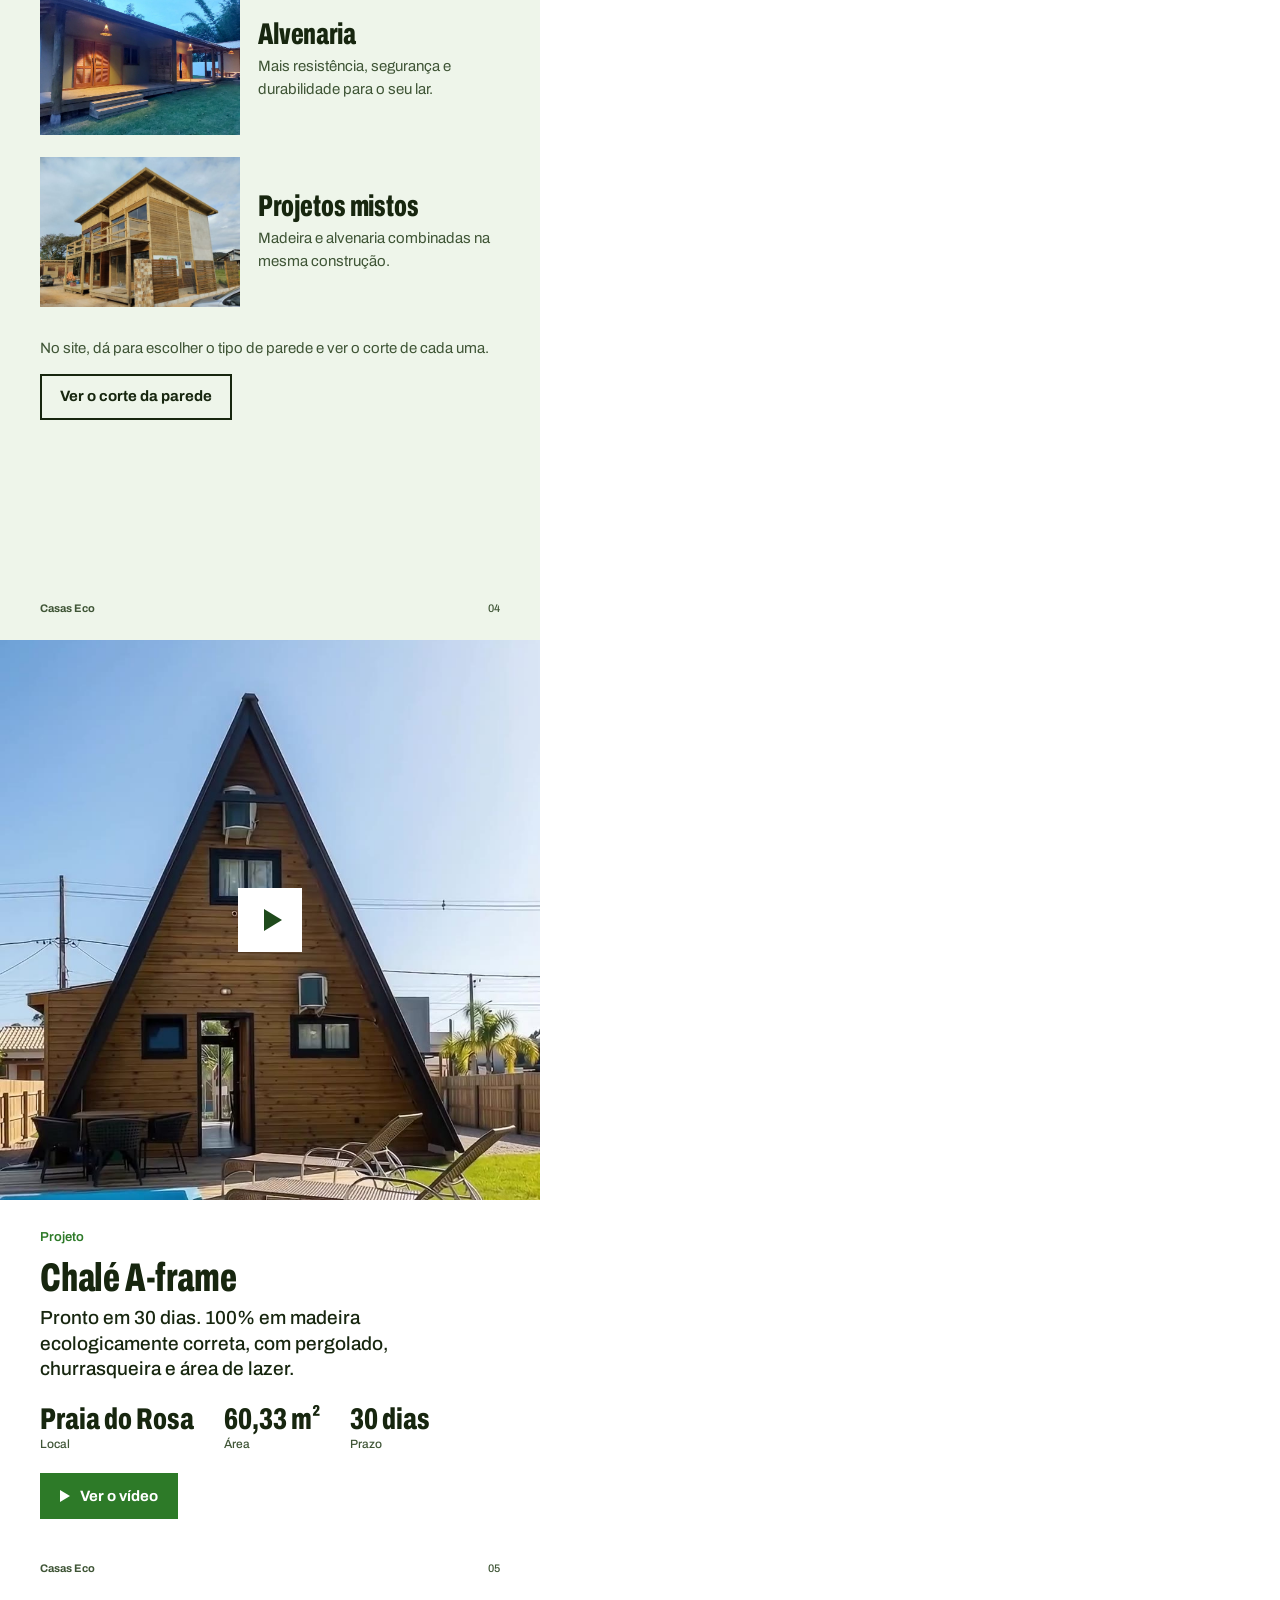
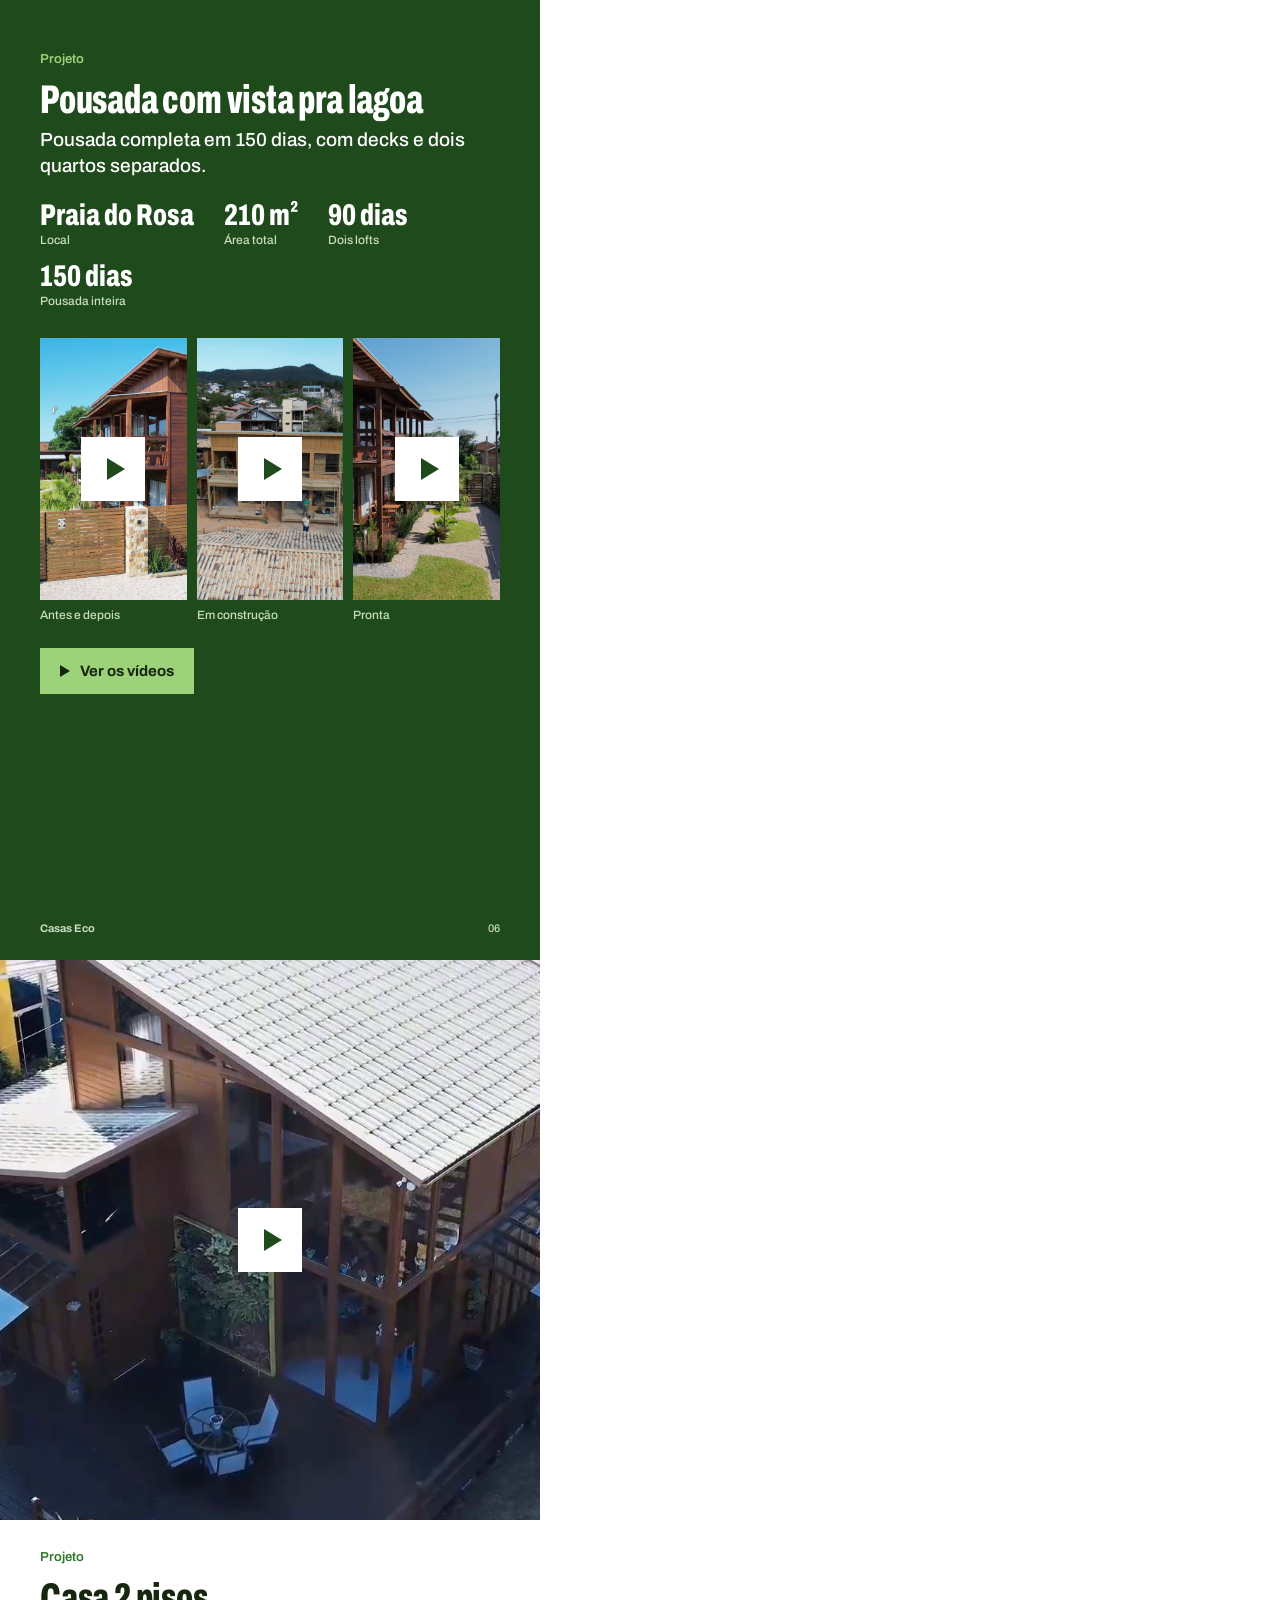
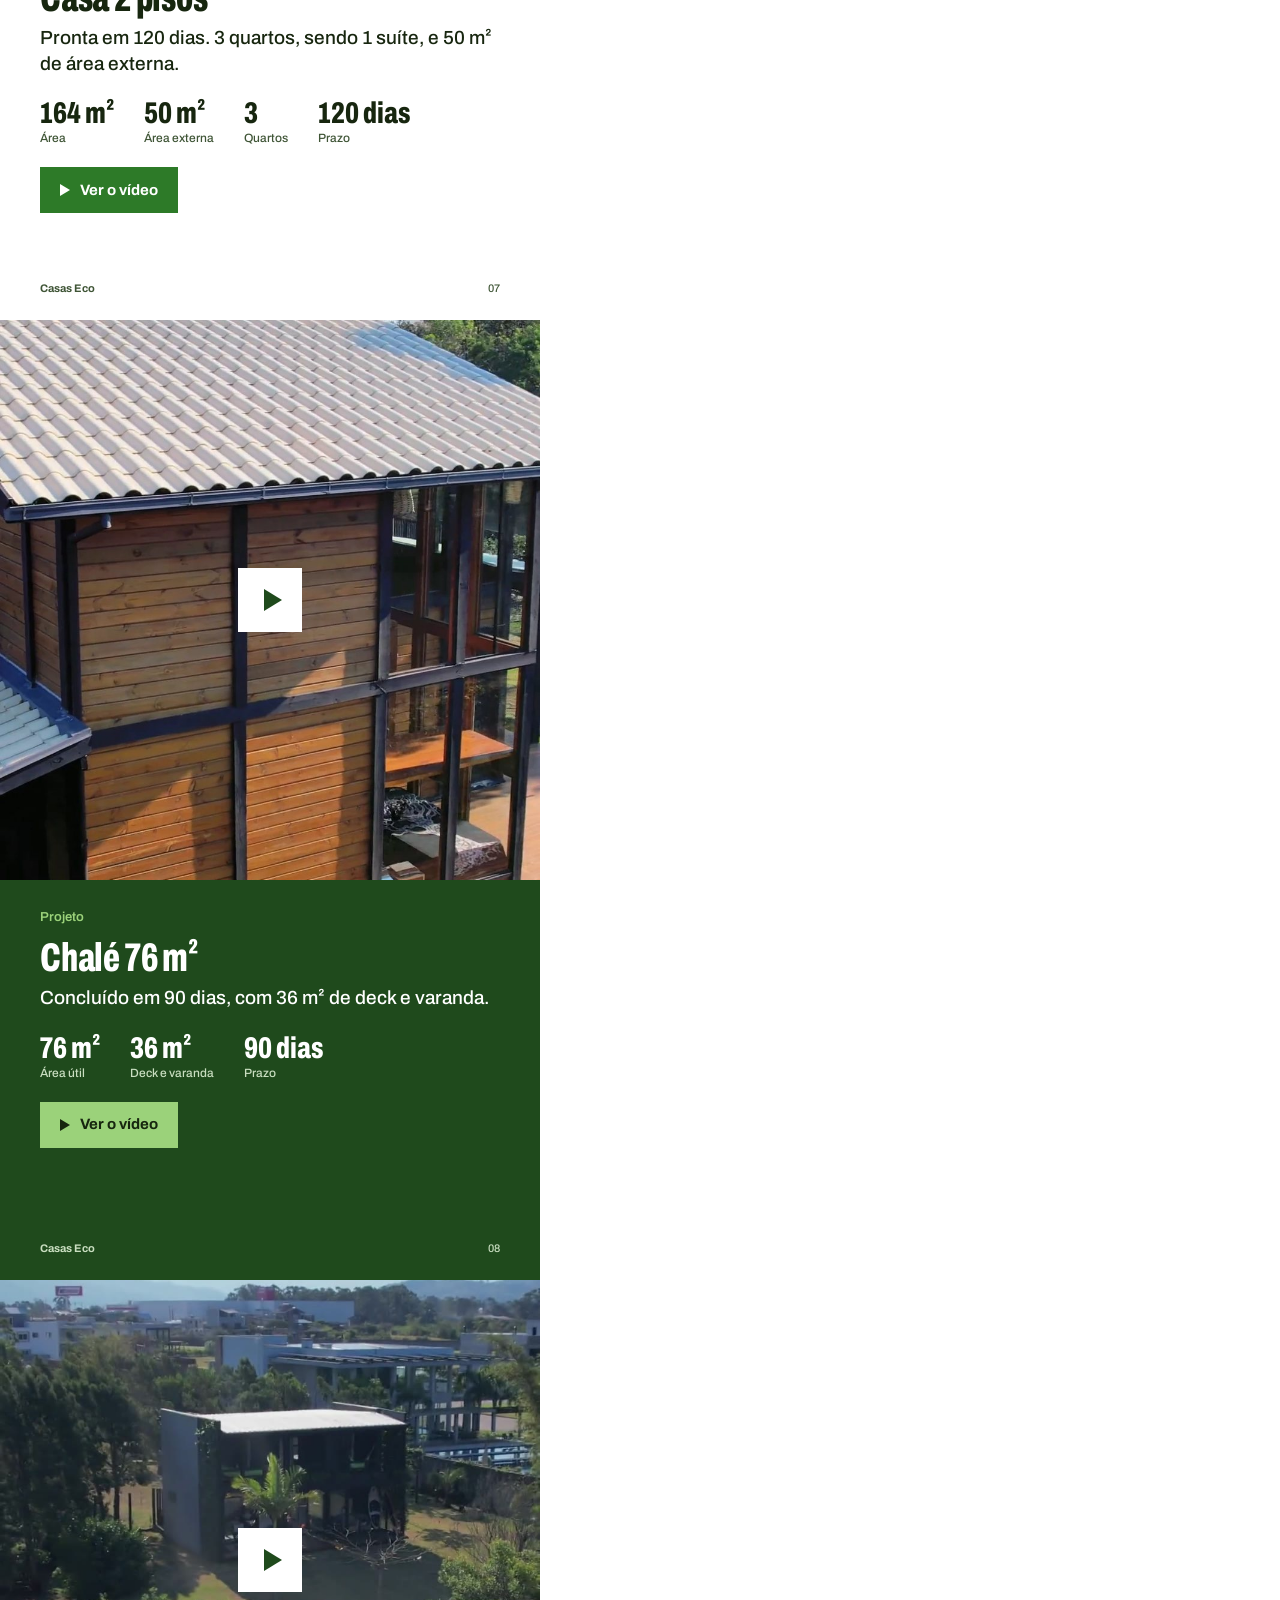
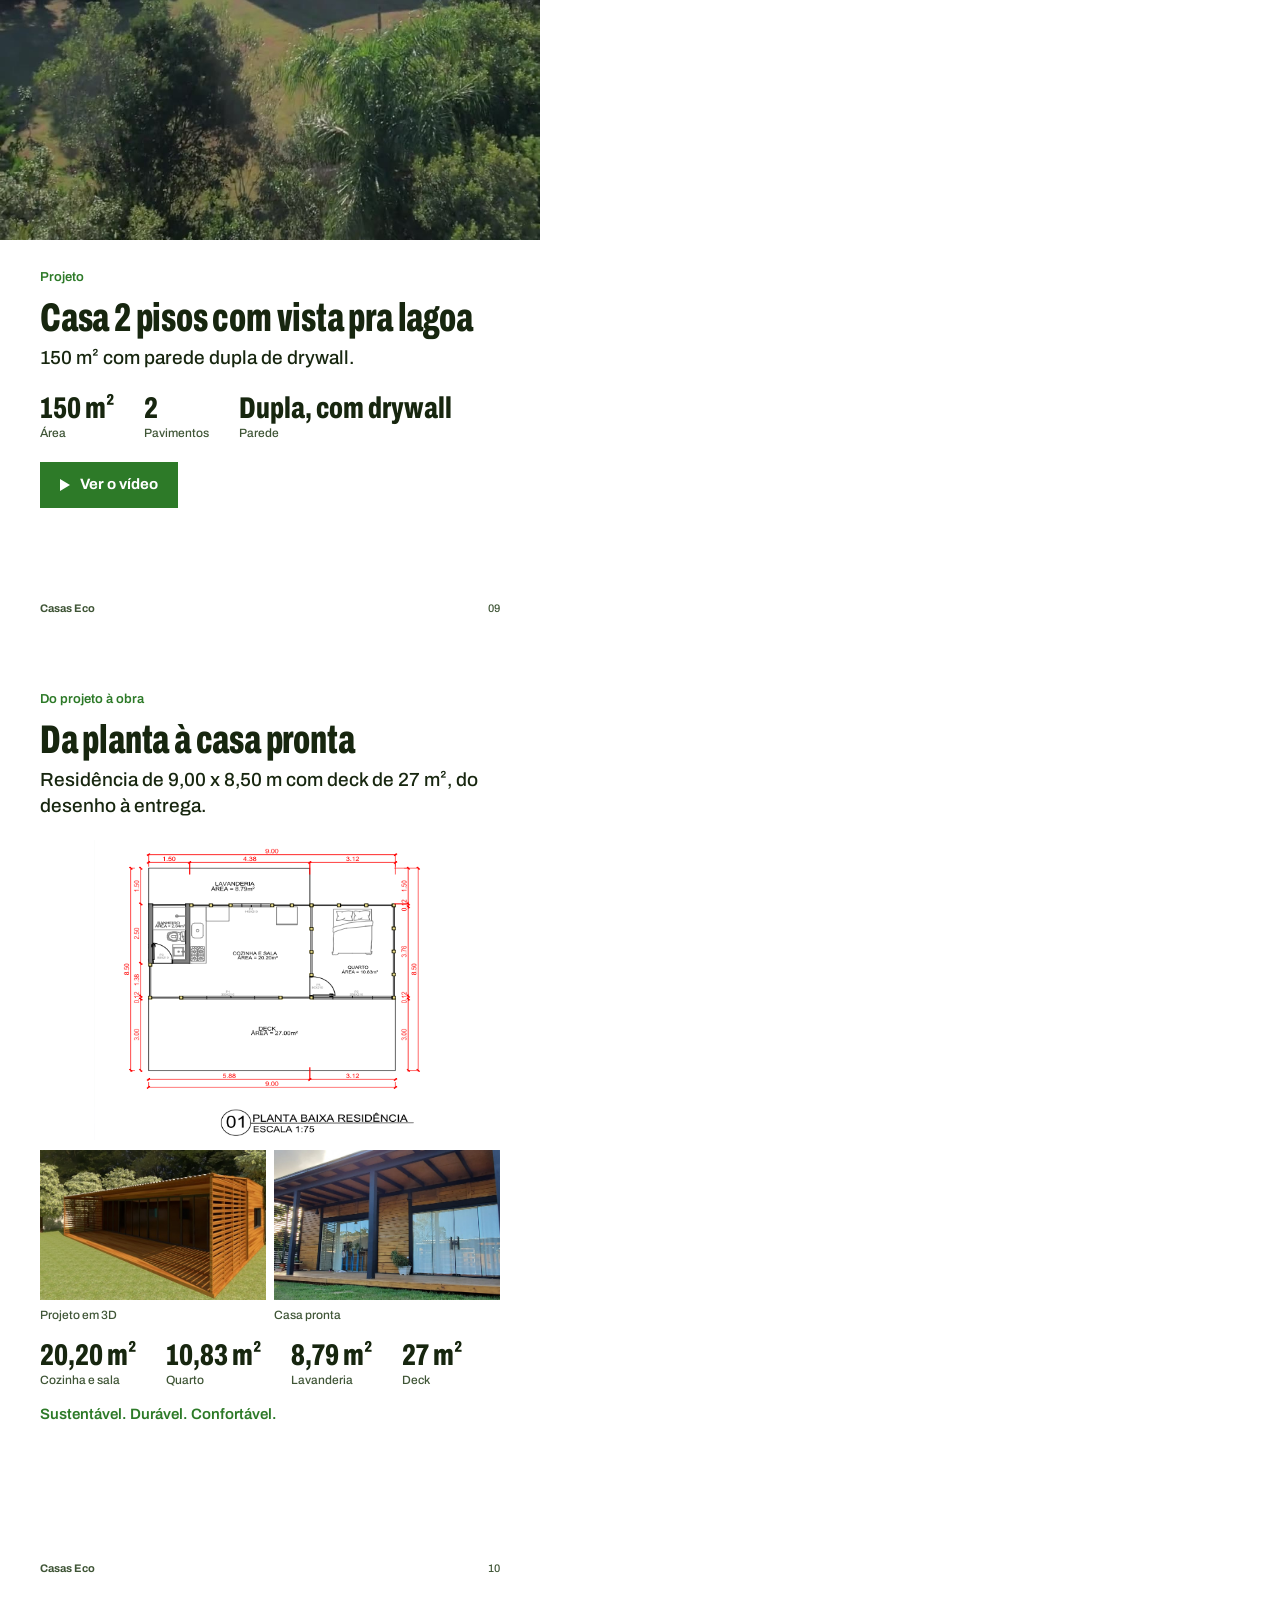
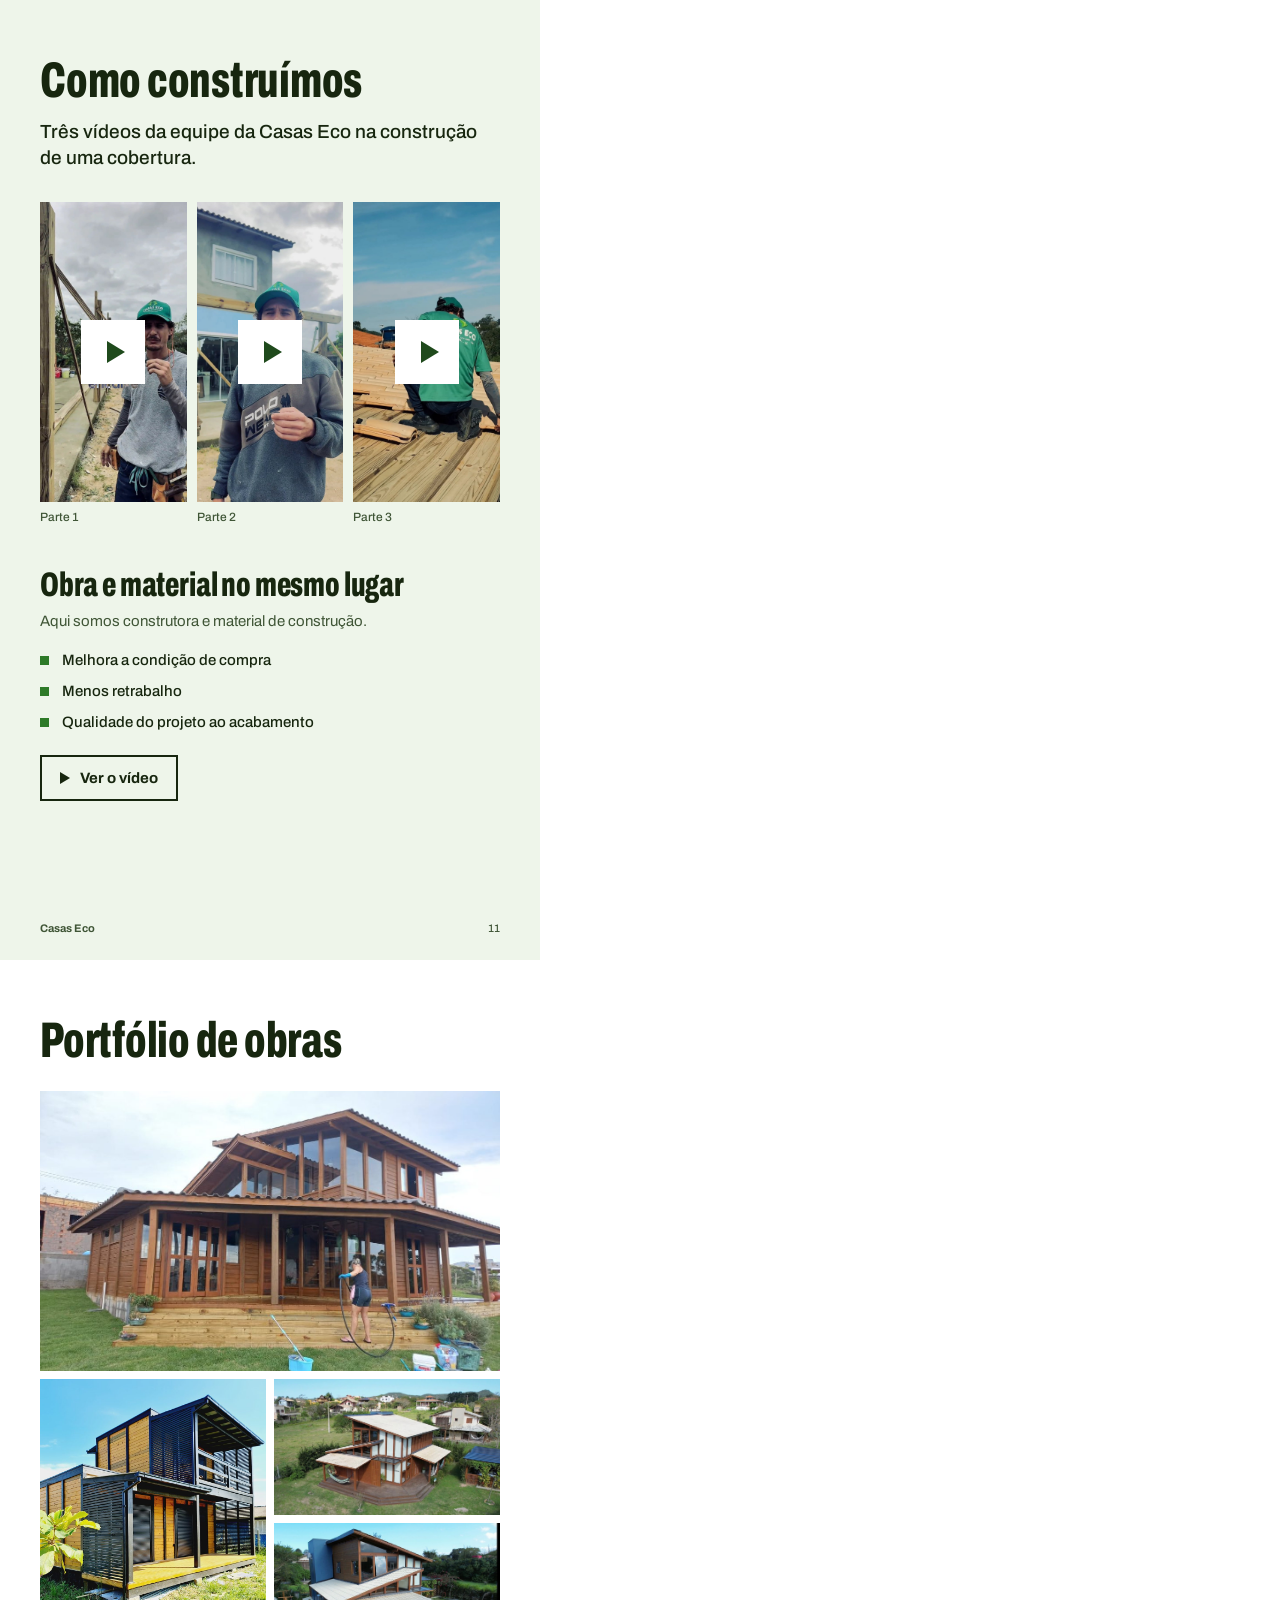
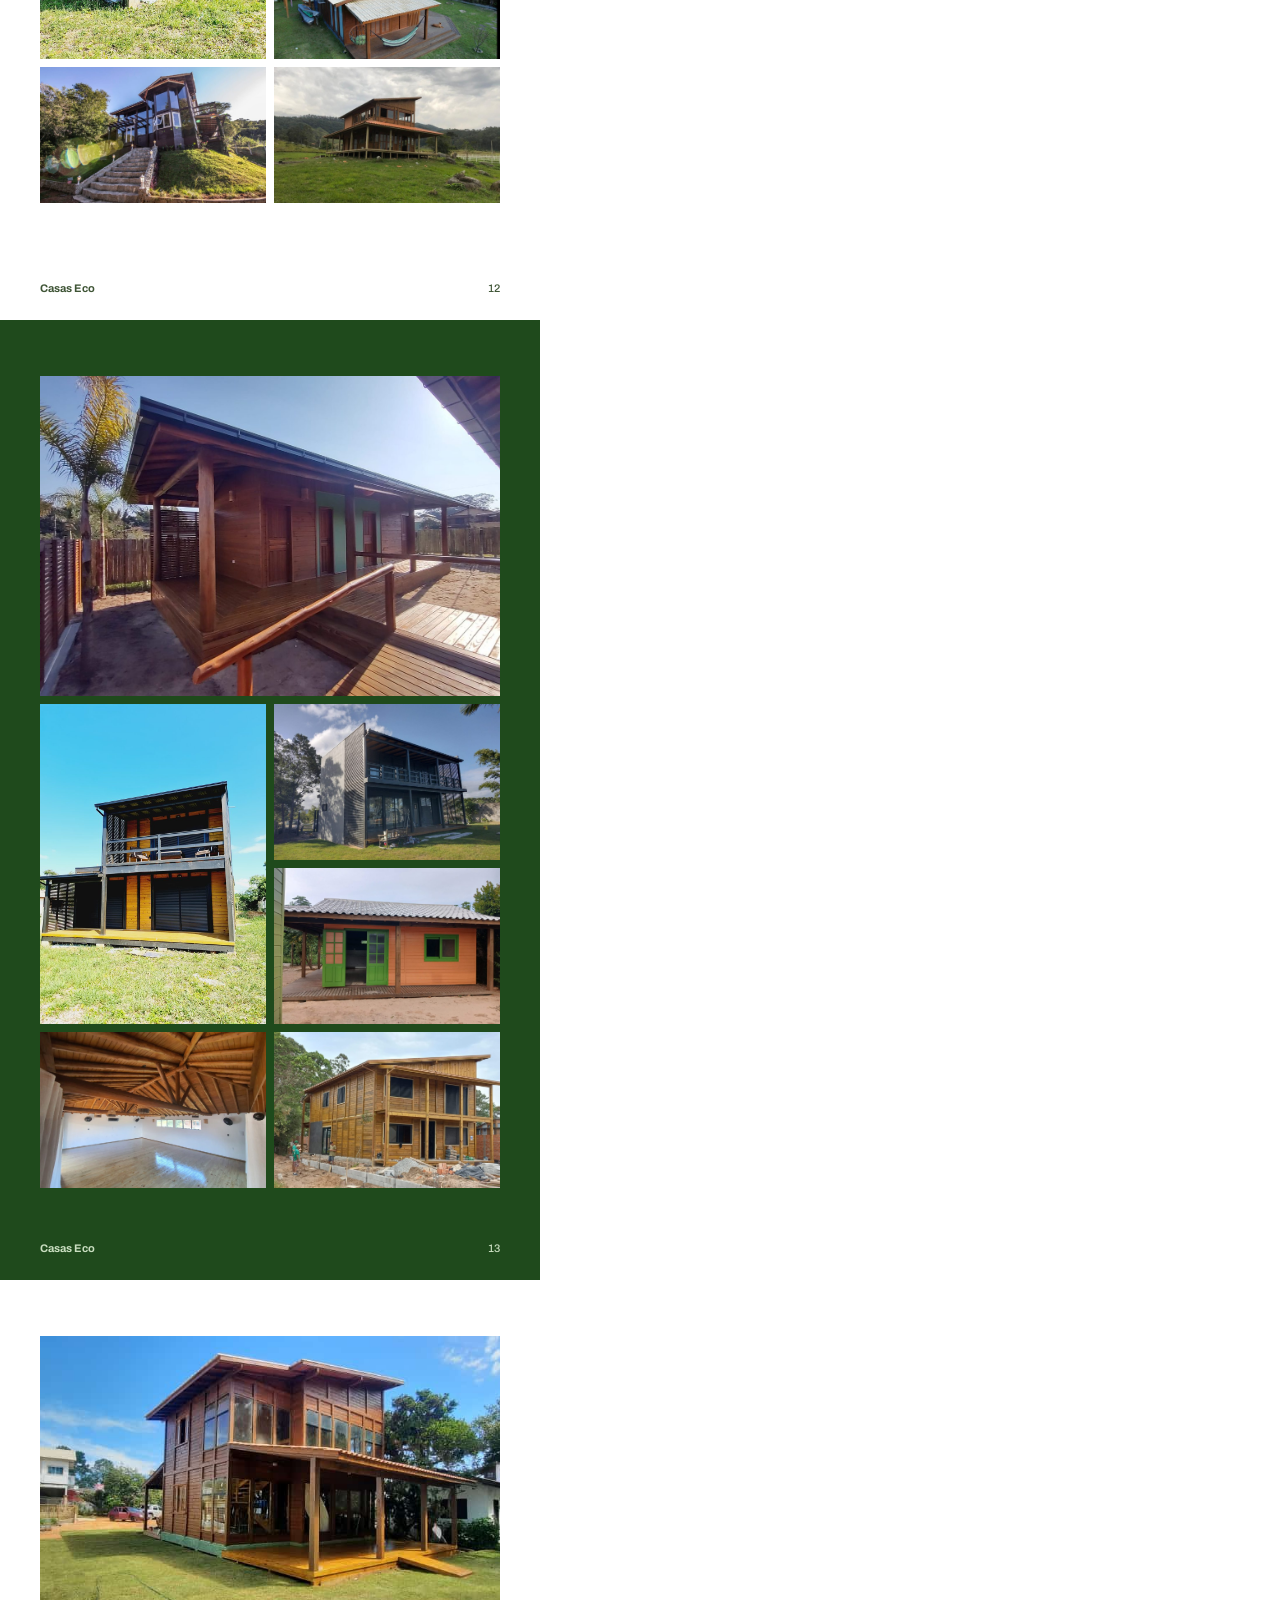
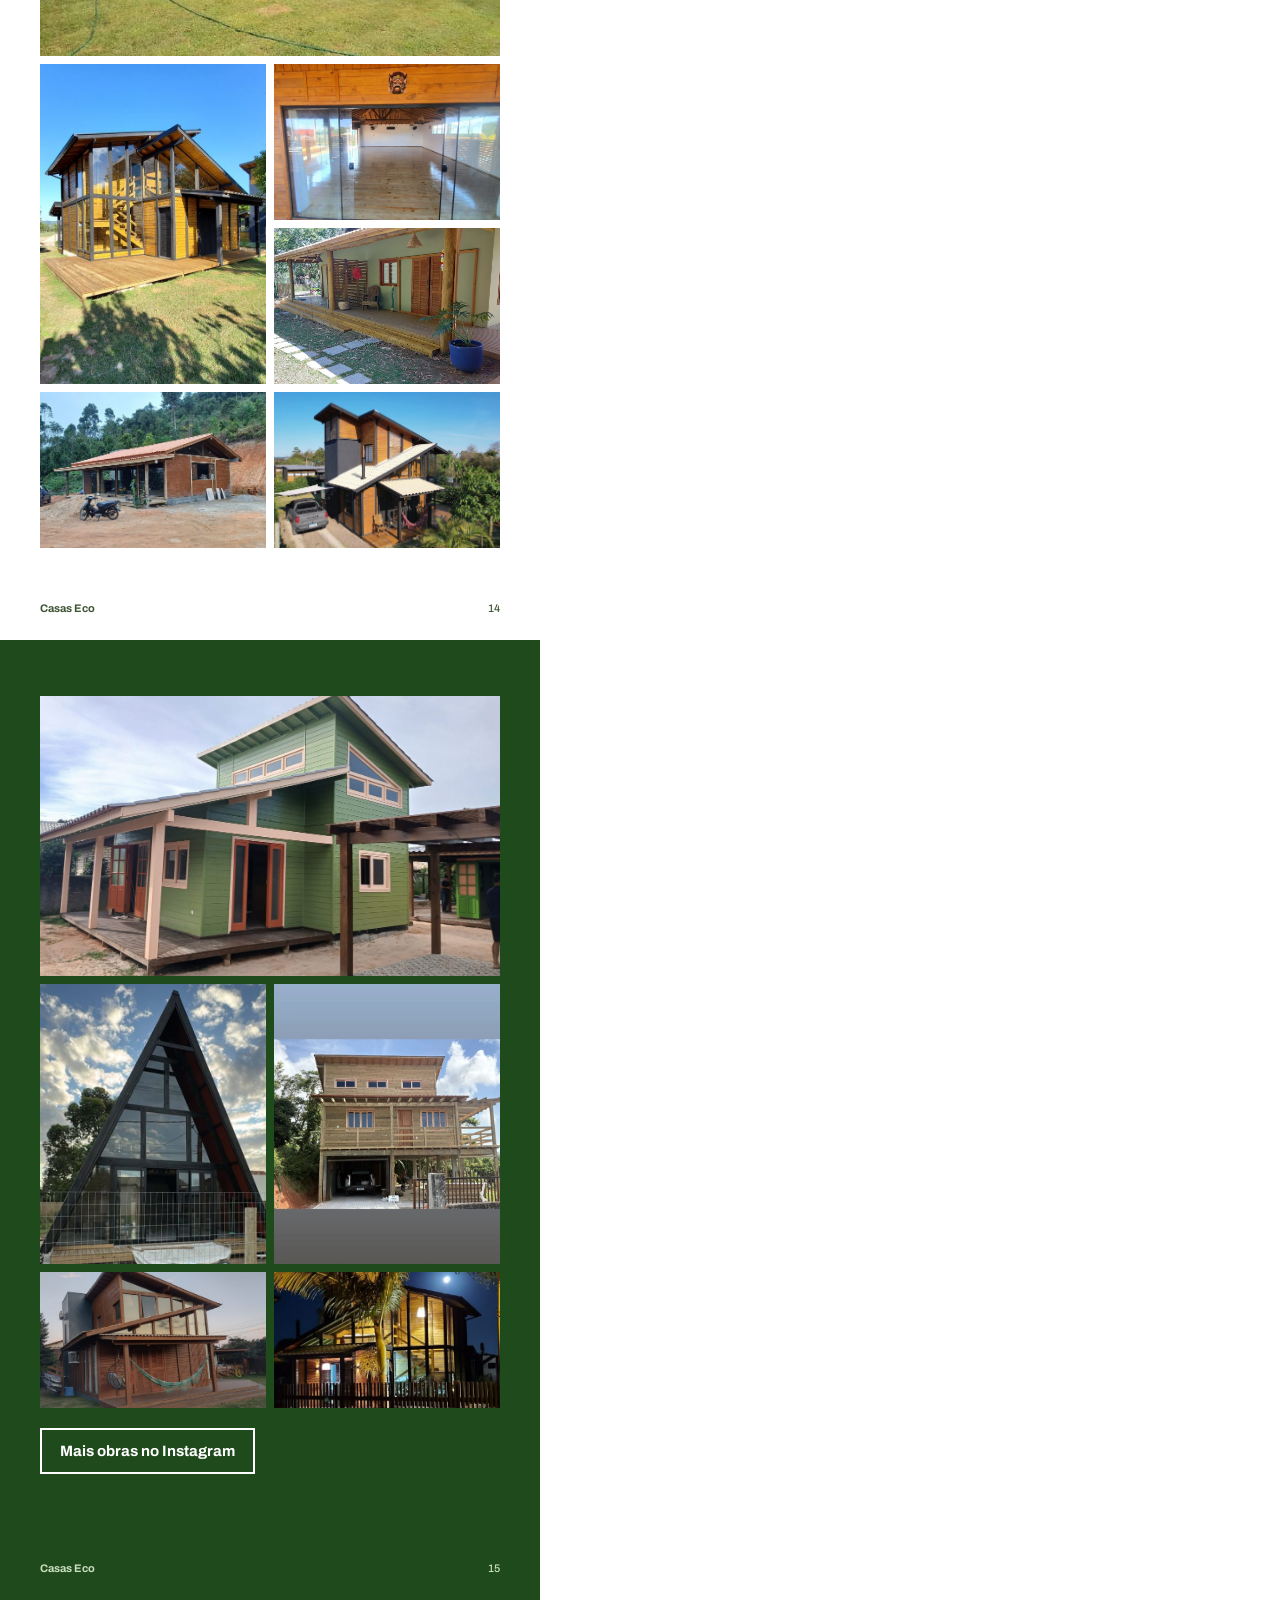
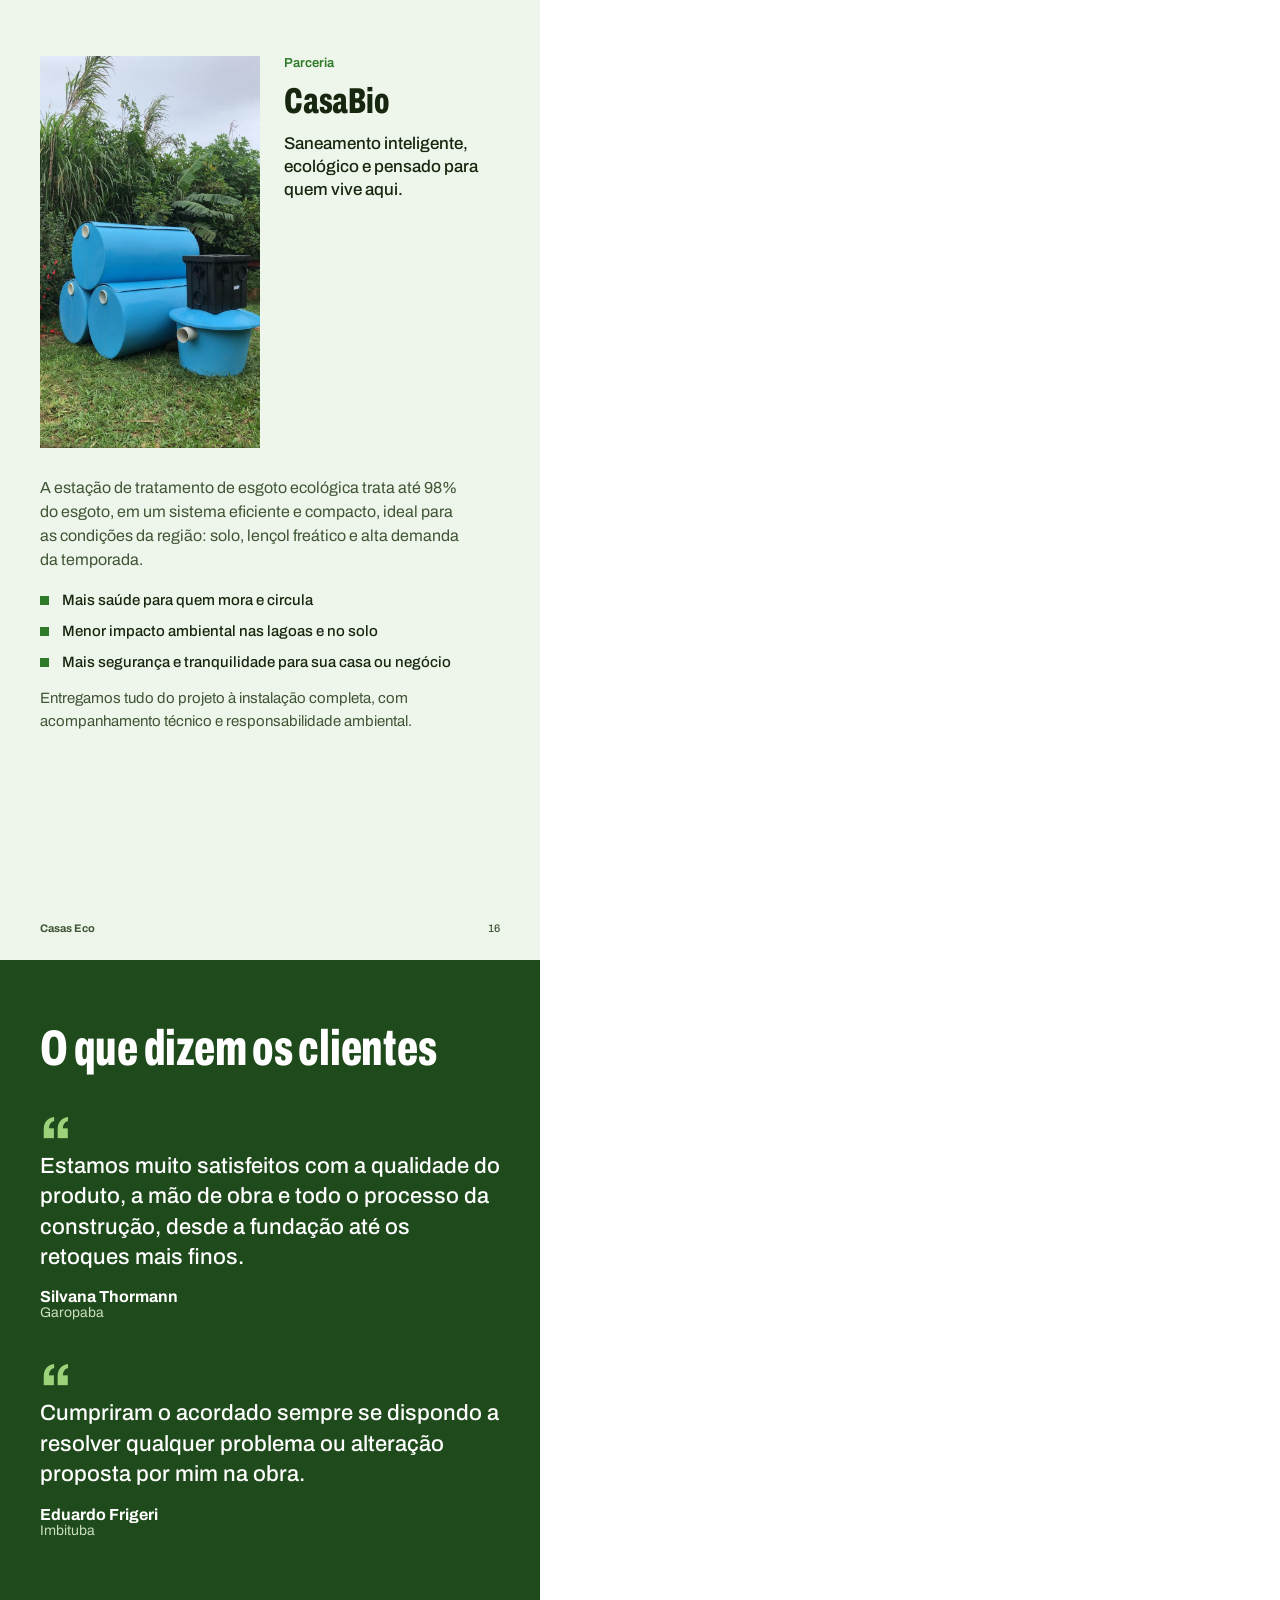
==== commit b3e92e80: "Galeria com as 11 fotos novas do álbum e vídeos do PDF apontando para o Instagram - Site: 11 fotos d" ====
--- a/apresentacao/index.html
+++ b/apresentacao/index.html
@@ -3,7 +3,9 @@
 <head>
 <meta charset="utf-8">
 <title>Casas Eco: apresentação</title>
-<!-- Fonte do PDF de apresentação para WhatsApp. Gere o PDF com apresentacao/gerar-pdf.js -->
+<!-- Fonte do PDF de apresentação para WhatsApp. Gere o PDF com apresentacao/gerar-pdf.js.
+     Links com data-video abrem o vídeo no Instagram: o endereço de cada um fica em links-videos.json
+     (vazio = perfil @casasecomadeiras). -->
 <style>
 @font-face { font-family: "Archivo"; src: url("../fonts/archivo.woff2") format("woff2"); font-weight: 100 900; font-stretch: 62% 125%; }
 :root {
@@ -138,13 +140,13 @@
 
 <!-- 5. chalé a-frame -->
 <section class="pg">
-  <a class="vid" href="https://rafael-cfc.github.io/Roteiro-8-30-04/#h-chale" style="height:560px"><img src="img/chale-aframe-frente.jpg" style="object-position:50% 22%" alt=""></a>
+  <a class="vid" data-video="chale-aframe" href="https://www.instagram.com/casasecomadeiras/" style="height:560px"><img src="img/chale-aframe-frente.jpg" style="object-position:50% 22%" alt=""></a>
   <div class="pad" style="padding-top:30px">
     <p class="kicker">Projeto</p>
     <h3>Chalé A-frame</h3>
     <p class="lead" style="margin-top:8px">Pronto em 30 dias. 100% em madeira ecologicamente correta, com pergolado, churrasqueira e área de lazer.</p>
     <dl class="dl"><div><dt>Local</dt><dd>Praia do Rosa</dd></div><div><dt>Área</dt><dd>60,33 m²</dd></div><div><dt>Prazo</dt><dd>30 dias</dd></div></dl>
-    <a class="btn" style="margin-top:22px" href="https://rafael-cfc.github.io/Roteiro-8-30-04/#h-chale"><i></i>Ver o vídeo</a>
+    <a class="btn" style="margin-top:22px" data-video="chale-aframe" href="https://www.instagram.com/casasecomadeiras/"><i></i>Ver o vídeo</a>
   </div>
   <div class="foot"><span><b>Casas Eco</b></span><span>05</span></div>
 </section>
@@ -158,49 +160,49 @@
     <dl class="dl"><div><dt>Local</dt><dd>Praia do Rosa</dd></div><div><dt>Área total</dt><dd>210 m²</dd></div><div><dt>Dois lofts</dt><dd>90 dias</dd></div><div><dt>Pousada inteira</dt><dd>150 dias</dd></div></dl>
   </div>
   <div class="pad" style="display:grid;grid-template-columns:repeat(3,1fr);gap:10px;margin-top:30px">
-    <a href="https://rafael-cfc.github.io/Roteiro-8-30-04/#h-lagoa" style="text-decoration:none"><span class="vid" style="height:262px"><img src="img/pousada-antes-depois.jpg" alt=""></span><p class="cap">Antes e depois</p></a>
-    <a href="https://rafael-cfc.github.io/Roteiro-8-30-04/#h-lagoa" style="text-decoration:none"><span class="vid" style="height:262px"><img src="img/pousada-construcao.jpg" alt=""></span><p class="cap">Em construção</p></a>
-    <a href="https://rafael-cfc.github.io/Roteiro-8-30-04/#h-lagoa" style="text-decoration:none"><span class="vid" style="height:262px"><img src="img/pousada-pronta.jpg" alt=""></span><p class="cap">Pronta</p></a>
-  </div>
-  <div class="pad"><a class="btn" style="margin-top:26px" href="https://rafael-cfc.github.io/Roteiro-8-30-04/#h-lagoa"><i></i>Ver os vídeos</a></div>
+    <a data-video="pousada-antes-depois" href="https://www.instagram.com/casasecomadeiras/" style="text-decoration:none"><span class="vid" style="height:262px"><img src="img/pousada-antes-depois.jpg" alt=""></span><p class="cap">Antes e depois</p></a>
+    <a data-video="pousada-construcao" href="https://www.instagram.com/casasecomadeiras/" style="text-decoration:none"><span class="vid" style="height:262px"><img src="img/pousada-construcao.jpg" alt=""></span><p class="cap">Em construção</p></a>
+    <a data-video="pousada-pronta" href="https://www.instagram.com/casasecomadeiras/" style="text-decoration:none"><span class="vid" style="height:262px"><img src="img/pousada-pronta.jpg" alt=""></span><p class="cap">Pronta</p></a>
+  </div>
+  <div class="pad"><a class="btn" style="margin-top:26px" data-video="pousada-antes-depois" href="https://www.instagram.com/casasecomadeiras/"><i></i>Ver os vídeos</a></div>
   <div class="foot"><span><b>Casas Eco</b></span><span>06</span></div>
 </section>
 
 <!-- 7. casa 2 pisos -->
 <section class="pg">
-  <a class="vid" href="https://rafael-cfc.github.io/Roteiro-8-30-04/#h-casa120" style="height:560px"><img src="img/casa-2-pisos.jpg" style="object-position:50% 40%" alt=""></a>
+  <a class="vid" data-video="casa-2-pisos" href="https://www.instagram.com/casasecomadeiras/" style="height:560px"><img src="img/casa-2-pisos.jpg" style="object-position:50% 40%" alt=""></a>
   <div class="pad" style="padding-top:30px">
     <p class="kicker">Projeto</p>
     <h3>Casa 2 pisos</h3>
     <p class="lead" style="margin-top:8px">Pronta em 120 dias. 3 quartos, sendo 1 suíte, e 50 m² de área externa.</p>
     <dl class="dl"><div><dt>Área</dt><dd>164 m²</dd></div><div><dt>Área externa</dt><dd>50 m²</dd></div><div><dt>Quartos</dt><dd>3</dd></div><div><dt>Prazo</dt><dd>120 dias</dd></div></dl>
-    <a class="btn" style="margin-top:22px" href="https://rafael-cfc.github.io/Roteiro-8-30-04/#h-casa120"><i></i>Ver o vídeo</a>
+    <a class="btn" style="margin-top:22px" data-video="casa-2-pisos" href="https://www.instagram.com/casasecomadeiras/"><i></i>Ver o vídeo</a>
   </div>
   <div class="foot"><span><b>Casas Eco</b></span><span>07</span></div>
 </section>
 
 <!-- 8. chalé 76 -->
 <section class="pg dark">
-  <a class="vid" href="https://rafael-cfc.github.io/Roteiro-8-30-04/#h-chale76" style="height:560px"><img src="img/chale-76.jpg" style="object-position:50% 45%" alt=""></a>
+  <a class="vid" data-video="chale-76" href="https://www.instagram.com/casasecomadeiras/" style="height:560px"><img src="img/chale-76.jpg" style="object-position:50% 45%" alt=""></a>
   <div class="pad" style="padding-top:30px">
     <p class="kicker">Projeto</p>
     <h3>Chalé 76 m²</h3>
     <p class="lead" style="margin-top:8px">Concluído em 90 dias, com 36 m² de deck e varanda.</p>
     <dl class="dl"><div><dt>Área útil</dt><dd>76 m²</dd></div><div><dt>Deck e varanda</dt><dd>36 m²</dd></div><div><dt>Prazo</dt><dd>90 dias</dd></div></dl>
-    <a class="btn" style="margin-top:22px" href="https://rafael-cfc.github.io/Roteiro-8-30-04/#h-chale76"><i></i>Ver o vídeo</a>
+    <a class="btn" style="margin-top:22px" data-video="chale-76" href="https://www.instagram.com/casasecomadeiras/"><i></i>Ver o vídeo</a>
   </div>
   <div class="foot"><span><b>Casas Eco</b></span><span>08</span></div>
 </section>
 
 <!-- 9. casa lagoa -->
 <section class="pg">
-  <a class="vid" href="https://rafael-cfc.github.io/Roteiro-8-30-04/#h-casa150" style="height:560px"><img src="img/casa-lagoa-alto.jpg" style="object-position:50% 45%" alt=""></a>
+  <a class="vid" data-video="casa-lagoa" href="https://www.instagram.com/casasecomadeiras/" style="height:560px"><img src="img/casa-lagoa-alto.jpg" style="object-position:50% 45%" alt=""></a>
   <div class="pad" style="padding-top:30px">
     <p class="kicker">Projeto</p>
     <h3>Casa 2 pisos com vista pra lagoa</h3>
     <p class="lead" style="margin-top:8px">150 m² com parede dupla de drywall.</p>
     <dl class="dl"><div><dt>Área</dt><dd>150 m²</dd></div><div><dt>Pavimentos</dt><dd>2</dd></div><div><dt>Parede</dt><dd>Dupla, com drywall</dd></div></dl>
-    <a class="btn" style="margin-top:22px" href="https://rafael-cfc.github.io/Roteiro-8-30-04/#h-casa150"><i></i>Ver o vídeo</a>
+    <a class="btn" style="margin-top:22px" data-video="casa-lagoa" href="https://www.instagram.com/casasecomadeiras/"><i></i>Ver o vídeo</a>
   </div>
   <div class="foot"><span><b>Casas Eco</b></span><span>09</span></div>
 </section>
@@ -231,9 +233,9 @@
     <p class="lead">Três vídeos da equipe da Casas Eco na construção de uma cobertura.</p>
   </div>
   <div class="pad" style="display:grid;grid-template-columns:repeat(3,1fr);gap:10px;margin-top:32px">
-    <a href="https://rafael-cfc.github.io/Roteiro-8-30-04/#como-construimos" style="text-decoration:none"><span class="vid" style="height:300px"><img src="img/cobertura-1.jpg" alt=""></span><p class="cap">Parte 1</p></a>
-    <a href="https://rafael-cfc.github.io/Roteiro-8-30-04/#como-construimos" style="text-decoration:none"><span class="vid" style="height:300px"><img src="img/cobertura-2.jpg" alt=""></span><p class="cap">Parte 2</p></a>
-    <a href="https://rafael-cfc.github.io/Roteiro-8-30-04/#como-construimos" style="text-decoration:none"><span class="vid" style="height:300px"><img src="img/cobertura-3.jpg" alt=""></span><p class="cap">Parte 3</p></a>
+    <a data-video="cobertura-1" href="https://www.instagram.com/casasecomadeiras/" style="text-decoration:none"><span class="vid" style="height:300px"><img src="img/cobertura-1.jpg" alt=""></span><p class="cap">Parte 1</p></a>
+    <a data-video="cobertura-2" href="https://www.instagram.com/casasecomadeiras/" style="text-decoration:none"><span class="vid" style="height:300px"><img src="img/cobertura-2.jpg" alt=""></span><p class="cap">Parte 2</p></a>
+    <a data-video="cobertura-3" href="https://www.instagram.com/casasecomadeiras/" style="text-decoration:none"><span class="vid" style="height:300px"><img src="img/cobertura-3.jpg" alt=""></span><p class="cap">Parte 3</p></a>
   </div>
   <div class="pad" style="margin-top:44px">
     <h3 style="font-size:34px">Obra e material no mesmo lugar</h3>
@@ -243,7 +245,7 @@
       <li>Menos retrabalho</li>
       <li>Qualidade do projeto ao acabamento</li>
     </ul>
-    <a class="btn btn--line" style="margin-top:22px" href="https://rafael-cfc.github.io/Roteiro-8-30-04/#como-construimos"><i></i>Ver os vídeos</a>
+    <a class="btn btn--line" style="margin-top:22px" data-video="construtora-e-material" href="https://www.instagram.com/casasecomadeiras/"><i></i>Ver o vídeo</a>
   </div>
   <div class="foot"><span><b>Casas Eco</b></span><span>11</span></div>
 </section>
